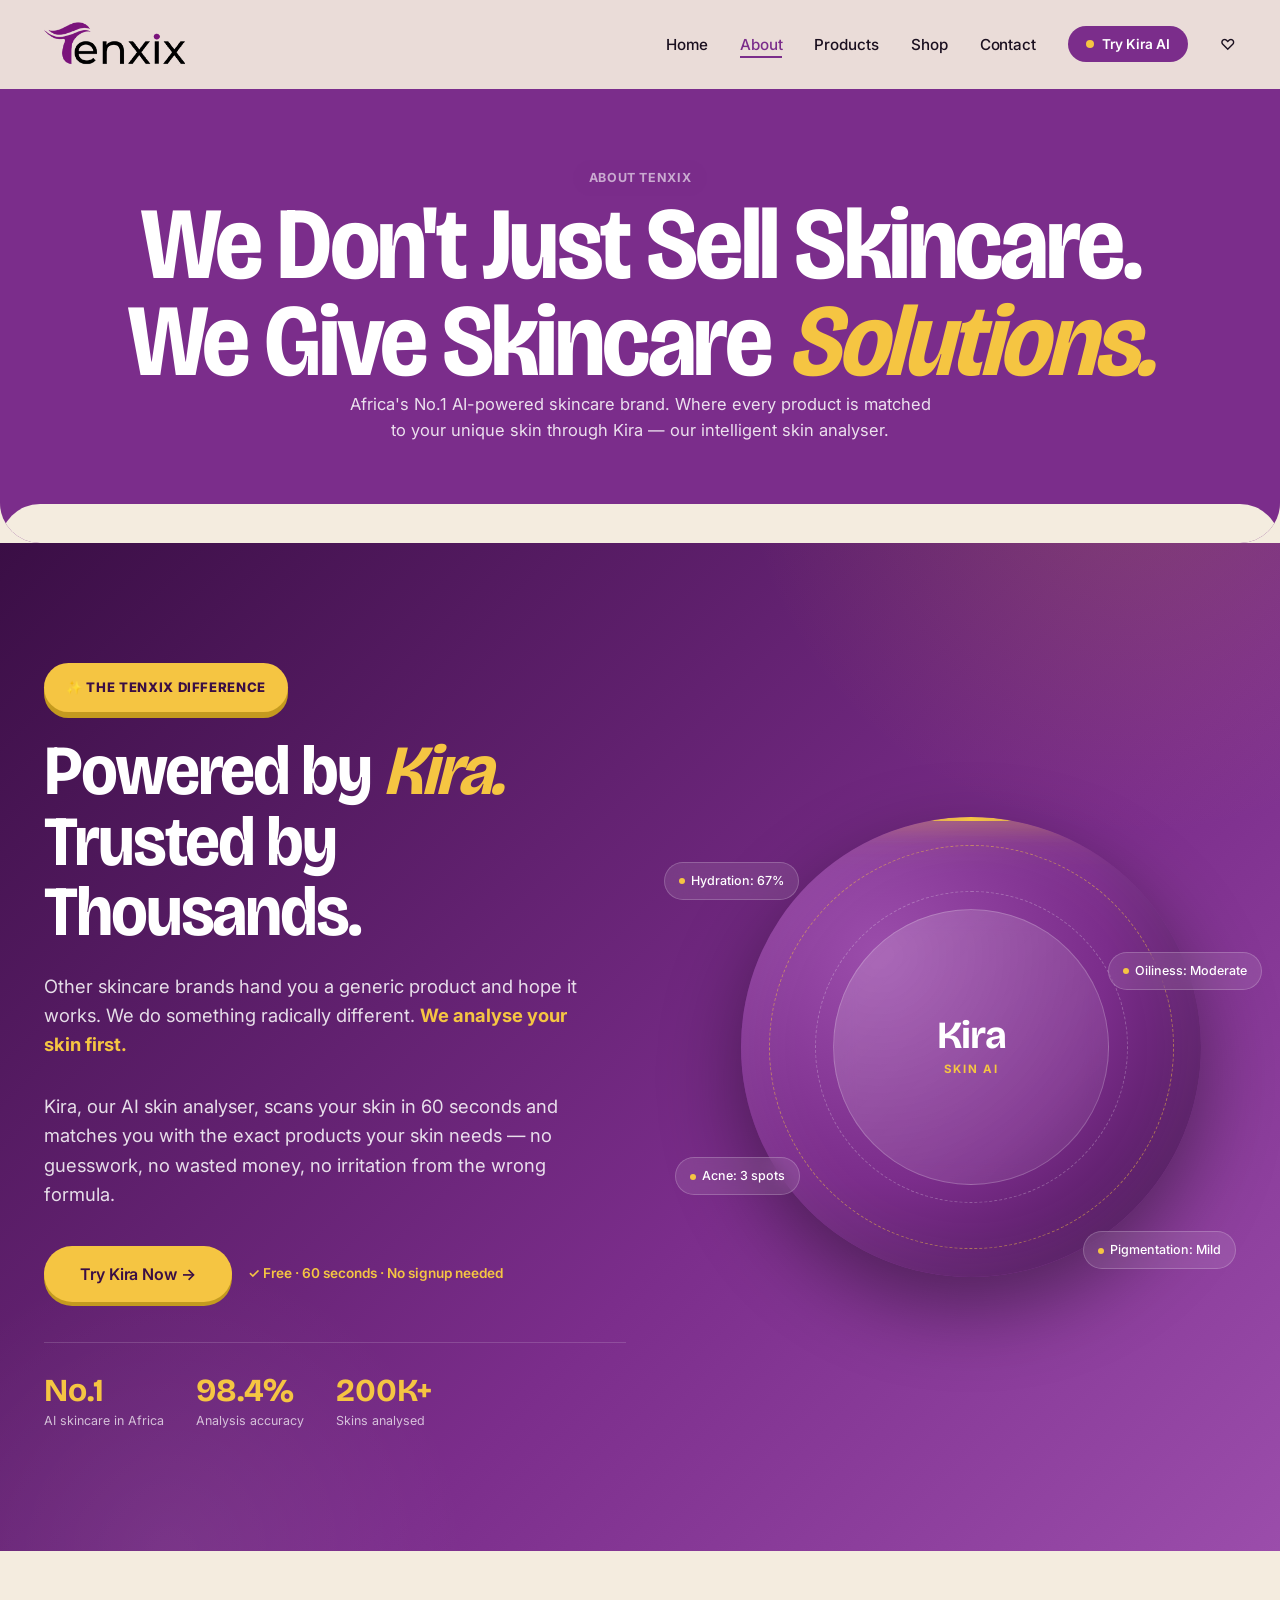
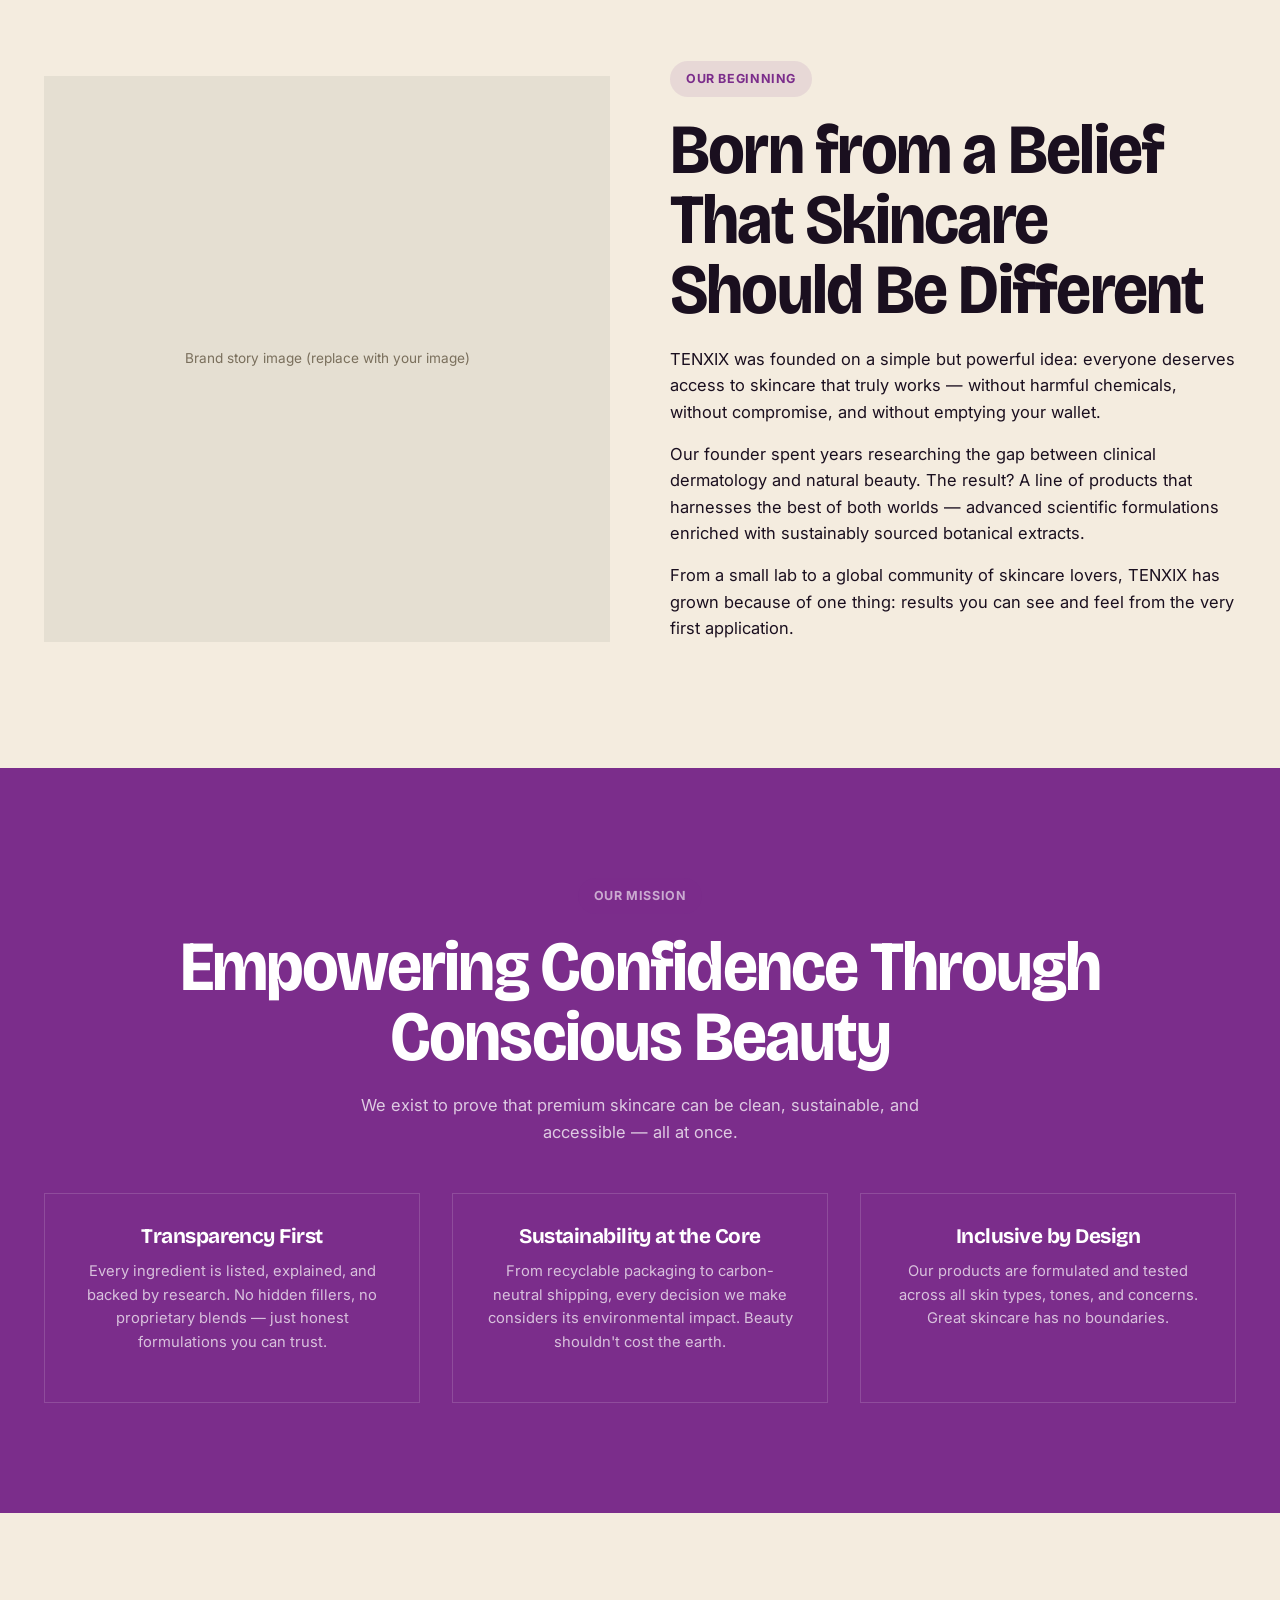
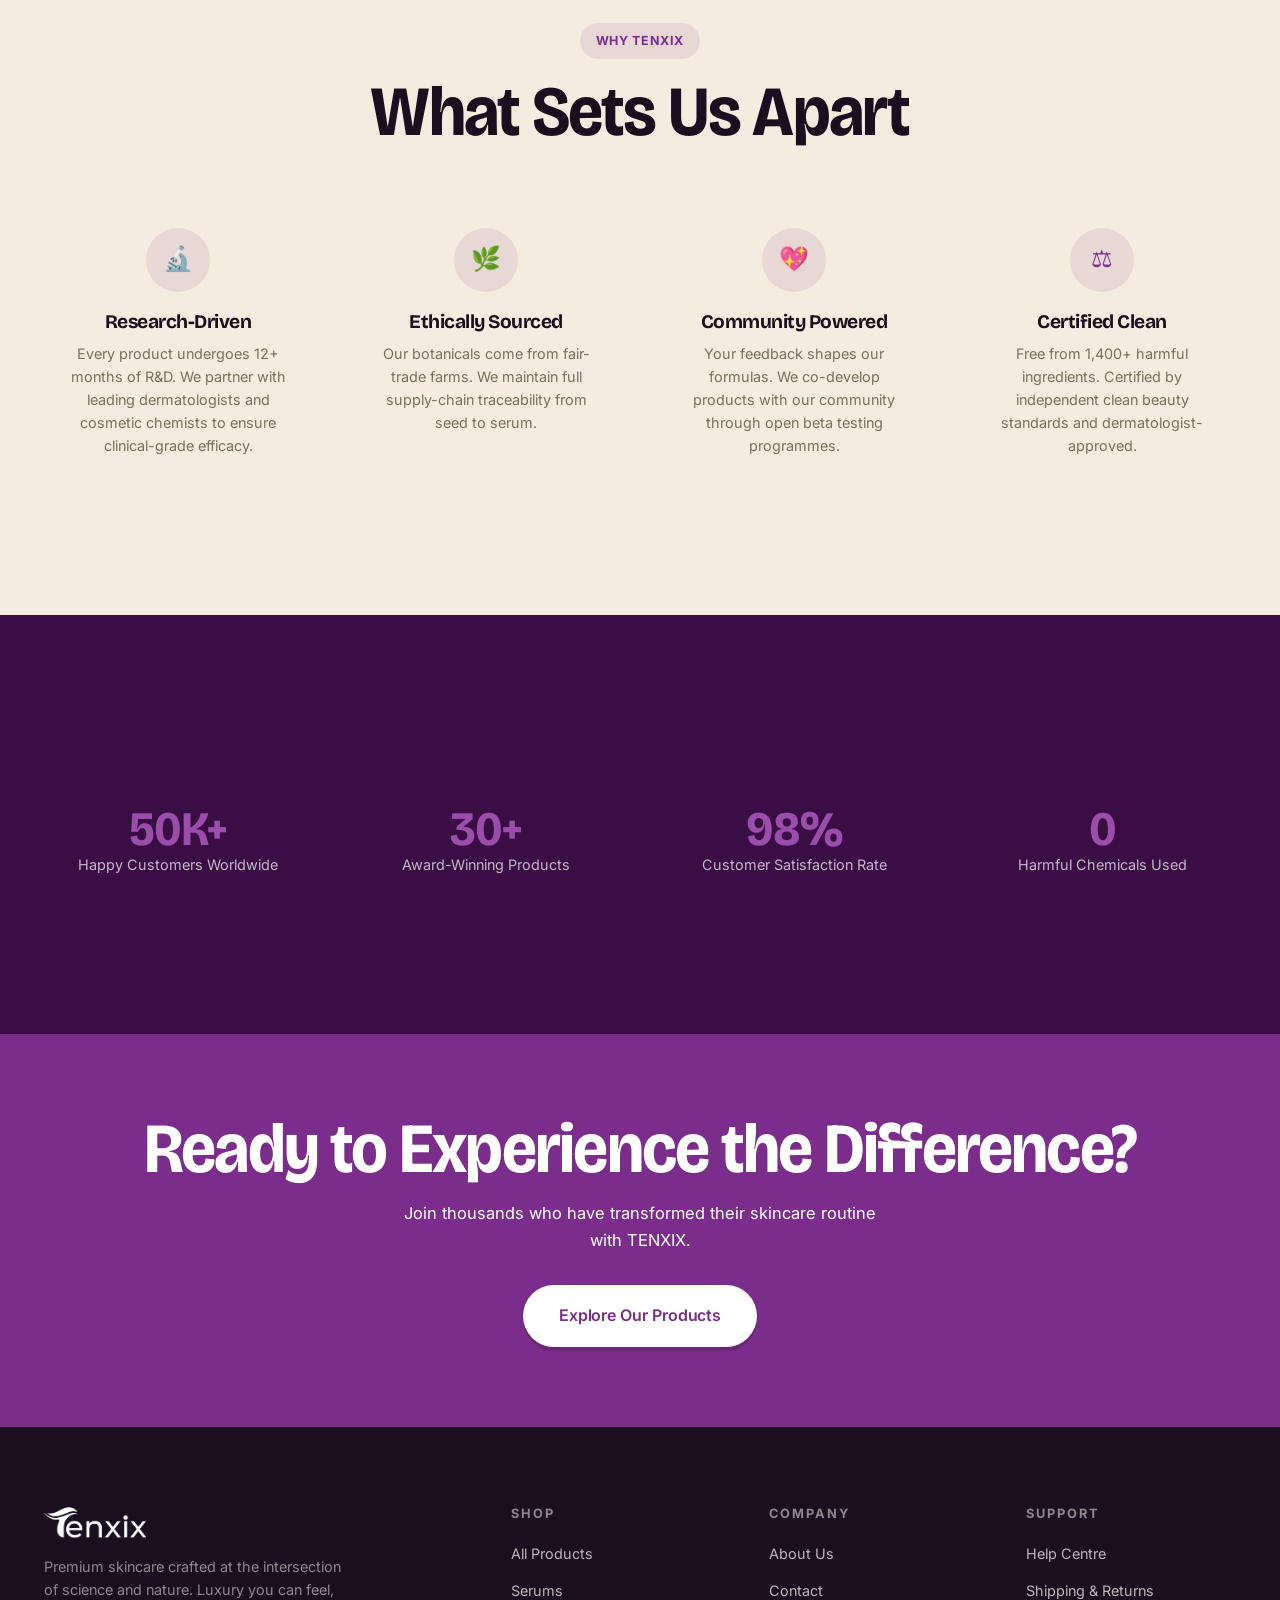
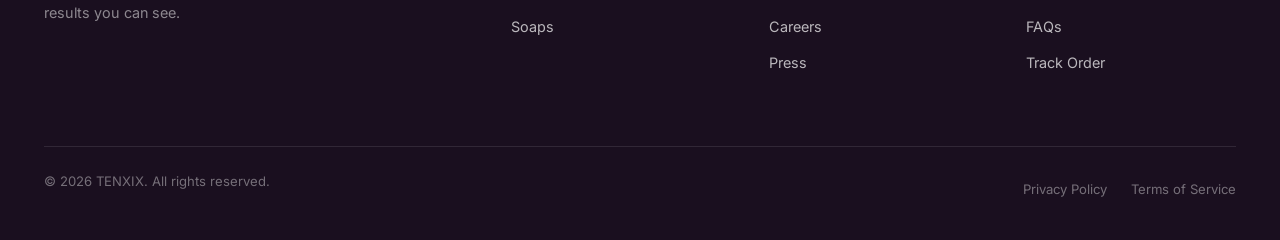
==== about.html @ 17459f5a "Cart redesign: free shipping progress bar, discount banner, secure checkout, trust badges" ====
<!DOCTYPE html>
<html lang="en">
<head>
  <meta charset="UTF-8">
  <meta name="viewport" content="width=device-width, initial-scale=1.0">
  <title>About — TENXIX</title>
  <link rel="preconnect" href="https://fonts.googleapis.com">
  <link rel="preconnect" href="https://fonts.gstatic.com" crossorigin>
  <link href="https://fonts.googleapis.com/css2?family=Bricolage+Grotesque:opsz,wght@12..96,400;12..96,500;12..96,600;12..96,700;12..96,800&family=Inter:wght@400;500;600;700;800&display=swap" rel="stylesheet">
  <link rel="stylesheet" href="assets/css/styles.css">
</head>
<body>

  <!-- ========== NAVBAR ========== -->
  <nav class="navbar">
    <div class="container">
      <a href="index.html" class="nav-logo">
        <img src="assets/images/tenxix-logo.png" alt="TENXIX">
      </a>
      <ul class="nav-links">
        <li><a href="index.html">Home</a></li>
        <li><a href="about.html" class="active">About</a></li>
        <li><a href="products.html">Products</a></li>
        <li><a href="shop.html">Shop</a></li>
        <li><a href="contact.html">Contact</a></li>
        <li><button class="btn-kira" onclick="openKira()"><span class="pulse-dot"></span> Try Kira AI</button></li>
        <li><a href="#" class="nav-cart" onclick="openCart(); return false;">&#9825; <span class="cart-count">0</span></a></li>
      </ul>
      <button class="hamburger" aria-label="Menu">
        <span></span><span></span><span></span>
      </button>
    </div>
  </nav>

  <!-- ========== PAGE HEADER ========== -->
  <section class="page-header">
    <div class="container">
      <p class="section-label">About TENXIX</p>
      <h1>We Don't Just Sell Skincare.<br>We Give Skincare <em style="color:var(--yellow);font-style:italic;">Solutions.</em></h1>
      <p>Africa's No.1 AI-powered skincare brand. Where every product is matched to your unique skin through Kira &mdash; our intelligent skin analyser.</p>
    </div>
  </section>

  <!-- ========== KIRA POSITIONING ========== -->
  <section class="kira-section">
    <div class="container">
      <div class="kira-grid">
        <div class="kira-content">
          <span class="sticker fade-up">&#10024; The TENXIX Difference</span>
          <h2 class="fade-up">Powered by <em>Kira.</em><br>Trusted by Thousands.</h2>
          <p class="fade-up">Other skincare brands hand you a generic product and hope it works. We do something radically different. <strong style="color:var(--yellow);">We analyse your skin first.</strong></p>
          <p class="fade-up" style="margin-bottom: 36px;">Kira, our AI skin analyser, scans your skin in 60 seconds and matches you with the exact products your skin needs &mdash; no guesswork, no wasted money, no irritation from the wrong formula.</p>

          <div class="kira-cta-row fade-up">
            <button class="btn btn-yellow" onclick="openKira()">Try Kira Now &rarr;</button>
            <span class="free-tag">&#10003; Free &middot; 60 seconds &middot; No signup needed</span>
          </div>

          <div class="kira-stats fade-up">
            <div>
              <div class="kira-stat-num">No.1</div>
              <div class="kira-stat-lbl">AI skincare in Africa</div>
            </div>
            <div>
              <div class="kira-stat-num">98.4%</div>
              <div class="kira-stat-lbl">Analysis accuracy</div>
            </div>
            <div>
              <div class="kira-stat-num">200K+</div>
              <div class="kira-stat-lbl">Skins analysed</div>
            </div>
          </div>
        </div>

        <div class="kira-visual fade-up">
          <div class="kira-orb">
            <div class="kira-scanline"></div>
            <div class="kira-orb-center">
              <div class="name">Kira</div>
              <div class="tag">Skin AI</div>
            </div>
          </div>
          <div class="kira-data kira-data-1"><span class="dot"></span>Hydration: 67%</div>
          <div class="kira-data kira-data-2"><span class="dot"></span>Oiliness: Moderate</div>
          <div class="kira-data kira-data-3"><span class="dot"></span>Acne: 3 spots</div>
          <div class="kira-data kira-data-4"><span class="dot"></span>Pigmentation: Mild</div>
        </div>
      </div>
    </div>
  </section>

  <!-- ========== BRAND STORY ========== -->
  <section class="section">
    <div class="container">
      <div class="story-section">
        <div class="story-image fade-up">Brand story image (replace with your image)</div>
        <div class="fade-up">
          <p class="section-label">Our Beginning</p>
          <h2 class="section-title">Born from a Belief That Skincare Should Be Different</h2>
          <p>TENXIX was founded on a simple but powerful idea: everyone deserves access to skincare that truly works — without harmful chemicals, without compromise, and without emptying your wallet.</p>
          <p>Our founder spent years researching the gap between clinical dermatology and natural beauty. The result? A line of products that harnesses the best of both worlds — advanced scientific formulations enriched with sustainably sourced botanical extracts.</p>
          <p>From a small lab to a global community of skincare lovers, TENXIX has grown because of one thing: results you can see and feel from the very first application.</p>
        </div>
      </div>
    </div>
  </section>

  <!-- ========== MISSION ========== -->
  <section class="section section-purple">
    <div class="container text-center">
      <p class="section-label fade-up" style="color:rgba(255,255,255,0.6);">Our Mission</p>
      <h2 class="section-title fade-up">Empowering Confidence Through Conscious Beauty</h2>
      <p class="section-subtitle mx-auto fade-up" style="color:rgba(255,255,255,0.75);">We exist to prove that premium skincare can be clean, sustainable, and accessible — all at once.</p>

      <div class="mission-grid">
        <div class="mission-card fade-up">
          <h4>Transparency First</h4>
          <p>Every ingredient is listed, explained, and backed by research. No hidden fillers, no proprietary blends — just honest formulations you can trust.</p>
        </div>
        <div class="mission-card fade-up">
          <h4>Sustainability at the Core</h4>
          <p>From recyclable packaging to carbon-neutral shipping, every decision we make considers its environmental impact. Beauty shouldn't cost the earth.</p>
        </div>
        <div class="mission-card fade-up">
          <h4>Inclusive by Design</h4>
          <p>Our products are formulated and tested across all skin types, tones, and concerns. Great skincare has no boundaries.</p>
        </div>
      </div>
    </div>
  </section>

  <!-- ========== WHY TENXIX ========== -->
  <section class="section">
    <div class="container text-center">
      <p class="section-label fade-up">Why TENXIX</p>
      <h2 class="section-title fade-up">What Sets Us Apart</h2>
      <div class="values-grid">
        <div class="value-card fade-up">
          <div class="value-icon">&#128300;</div>
          <h4>Research-Driven</h4>
          <p>Every product undergoes 12+ months of R&amp;D. We partner with leading dermatologists and cosmetic chemists to ensure clinical-grade efficacy.</p>
        </div>
        <div class="value-card fade-up">
          <div class="value-icon">&#127807;</div>
          <h4>Ethically Sourced</h4>
          <p>Our botanicals come from fair-trade farms. We maintain full supply-chain traceability from seed to serum.</p>
        </div>
        <div class="value-card fade-up">
          <div class="value-icon">&#128150;</div>
          <h4>Community Powered</h4>
          <p>Your feedback shapes our formulas. We co-develop products with our community through open beta testing programmes.</p>
        </div>
        <div class="value-card fade-up">
          <div class="value-icon">&#9878;</div>
          <h4>Certified Clean</h4>
          <p>Free from 1,400+ harmful ingredients. Certified by independent clean beauty standards and dermatologist-approved.</p>
        </div>
      </div>
    </div>
  </section>

  <!-- ========== STATS ========== -->
  <section class="section section-dark">
    <div class="container text-center">
      <div class="values-grid">
        <div class="value-card fade-up">
          <h2 style="color:var(--purple-light);font-size:3rem;">50K+</h2>
          <p style="color:rgba(255,255,255,0.7);">Happy Customers Worldwide</p>
        </div>
        <div class="value-card fade-up">
          <h2 style="color:var(--purple-light);font-size:3rem;">30+</h2>
          <p style="color:rgba(255,255,255,0.7);">Award-Winning Products</p>
        </div>
        <div class="value-card fade-up">
          <h2 style="color:var(--purple-light);font-size:3rem;">98%</h2>
          <p style="color:rgba(255,255,255,0.7);">Customer Satisfaction Rate</p>
        </div>
        <div class="value-card fade-up">
          <h2 style="color:var(--purple-light);font-size:3rem;">0</h2>
          <p style="color:rgba(255,255,255,0.7);">Harmful Chemicals Used</p>
        </div>
      </div>
    </div>
  </section>

  <!-- ========== CTA ========== -->
  <section class="section-purple cta-banner">
    <div class="container">
      <h2 class="fade-up">Ready to Experience the Difference?</h2>
      <p class="fade-up">Join thousands who have transformed their skincare routine with TENXIX.</p>
      <a href="shop.html" class="btn btn-white fade-up">Explore Our Products</a>
    </div>
  </section>

  <!-- ========== FOOTER ========== -->
  <footer class="footer">
    <div class="container">
      <div class="footer-grid">
        <div class="footer-brand">
          <img src="assets/images/tenxix-logo.png" alt="TENXIX">
          <p>Premium skincare crafted at the intersection of science and nature. Luxury you can feel, results you can see.</p>
        </div>
        <div>
          <h4>Shop</h4>
          <ul>
            <li><a href="products.html">All Products</a></li>
            <li><a href="shop.html">Serums</a></li>
            <li><a href="shop.html">Soaps</a></li>
          </ul>
        </div>
        <div>
          <h4>Company</h4>
          <ul>
            <li><a href="about.html">About Us</a></li>
            <li><a href="contact.html">Contact</a></li>
            <li><a href="#">Careers</a></li>
            <li><a href="#">Press</a></li>
          </ul>
        </div>
        <div>
          <h4>Support</h4>
          <ul>
            <li><a href="contact.html">Help Centre</a></li>
            <li><a href="#">Shipping & Returns</a></li>
            <li><a href="#">FAQs</a></li>
            <li><a href="#">Track Order</a></li>
          </ul>
        </div>
      </div>
      <div class="footer-bottom">
        <p>&copy; 2026 TENXIX. All rights reserved.</p>
        <div class="footer-bottom-links">
          <a href="#">Privacy Policy</a>
          <a href="#">Terms of Service</a>
        </div>
      </div>
    </div>
  </footer>

  <!-- Kira AI Modal -->
  <div class="kira-modal-overlay" onclick="closeKira()"></div>
  <div class="kira-modal" role="dialog" aria-label="Kira Skin Analyser">
    <div class="kira-modal-header">
      <div class="kira-modal-title">
        <div class="kira-modal-title-icon">K</div>
        <div class="kira-modal-title-text">
          <h3>Kira &mdash; AI Skin Analyser</h3>
          <p>Africa's smartest skincare advisor</p>
        </div>
      </div>
      <button class="kira-modal-close" onclick="closeKira()" aria-label="Close">&times;</button>
    </div>
    <div class="kira-modal-body">
      <div class="kira-modal-loading">
        <div class="kira-loader"></div>
        <p>Loading Kira&hellip;</p>
      </div>
      <iframe data-src="https://scan.tenxix.com" allow="camera; microphone" title="Kira Skin Analyser"></iframe>
    </div>
  </div>

  <!-- Cart Sidebar -->
  <div class="cart-overlay"></div>
  <div class="cart-sidebar">
    <div class="cart-header">
      <h3>Your Cart (<span class="cart-count-text">0</span>)</h3>
      <button class="cart-close" aria-label="Close cart">&times;</button>
    </div>
    <div class="cart-progress">
      <p class="cart-progress-text">Add <strong>&#8358;<span class="cart-progress-remaining">30,000</span></strong> more for <strong>FREE SHIPPING</strong></p>
      <div class="cart-progress-bar"><div class="cart-progress-fill"></div></div>
    </div>
    <div class="cart-discount-banner">
      <span class="cart-discount-banner-icon">&check;</span>
      Limited Time Discount Auto-Applied
    </div>
    <div class="cart-items"></div>
    <div class="cart-footer">
      <div class="cart-total">
        <span>Subtotal</span>
        <span class="cart-total-amount">&#8358;0</span>
      </div>
      <button class="btn btn-primary cart-checkout-btn">
        <svg viewBox="0 0 24 24" fill="currentColor"><path d="M18 8h-1V6c0-2.76-2.24-5-5-5S7 3.24 7 6v2H6c-1.1 0-2 .9-2 2v10c0 1.1.9 2 2 2h12c1.1 0 2-.9 2-2V10c0-1.1-.9-2-2-2zm-6 9c-1.1 0-2-.9-2-2s.9-2 2-2 2 .9 2 2-.9 2-2 2zm3.1-9H8.9V6c0-1.71 1.39-3.1 3.1-3.1 1.71 0 3.1 1.39 3.1 3.1v2z"/></svg>
        Secure Checkout
      </button>
      <div class="cart-trust">
        <div class="cart-trust-item">
          <span class="cart-trust-item-icon"><svg viewBox="0 0 24 24" stroke-linecap="round" stroke-linejoin="round"><polygon points="12 2 15.09 8.26 22 9.27 17 14.14 18.18 21.02 12 17.77 5.82 21.02 7 14.14 2 9.27 8.91 8.26 12 2"/></svg></span>
          4.9 Stars<br>50K+ reviews
        </div>
        <div class="cart-trust-item">
          <span class="cart-trust-item-icon"><svg viewBox="0 0 24 24" stroke-linecap="round" stroke-linejoin="round"><path d="M21 12a9 9 0 1 1-3.5-7.1"/><polyline points="21 4 21 12 13 12"/></svg></span>
          30-day<br>guarantee
        </div>
        <div class="cart-trust-item">
          <span class="cart-trust-item-icon"><svg viewBox="0 0 24 24" stroke-linecap="round" stroke-linejoin="round"><rect x="3" y="11" width="18" height="11" rx="2"/><path d="M7 11V7a5 5 0 0 1 10 0v4"/></svg></span>
          Secure<br>checkout
        </div>
      </div>
    </div>
  </div>

  <script src="assets/js/main.js"></script>
</body>
</html>
---- assets/css/styles.css ----
/* ============================================
   TENXIX — Premium Skincare Brand
   Global Stylesheet
   ============================================ */

/* ---------- Reset & Base ---------- */
*, *::before, *::after {
  margin: 0;
  padding: 0;
  box-sizing: border-box;
}

:root {
  --purple: #7B2D8B;
  --purple-light: #9B4DAB;
  --purple-dark: #5A1D6B;
  --purple-deep: #3A0E45;
  --black: #1A0F1F;
  --cream: #F4ECDF;
  --cream-light: #FAF4E8;
  --cream-dark: #E8DDC9;
  --white: #FFFFFF;
  --yellow: #F5C542;
  --yellow-soft: #FCE9A4;
  --gray: #E5DFD2;
  --gray-light: #F0EADC;
  --gray-dark: #7A6F5C;
  --font-heading: 'Bricolage Grotesque', sans-serif;
  --font-body: 'Inter', sans-serif;
  --max-width: 1240px;
  --transition: 0.3s cubic-bezier(0.4, 0, 0.2, 1);
  --radius-sm: 12px;
  --radius: 18px;
  --radius-lg: 28px;
  --radius-xl: 40px;
  --shadow-sm: 0 4px 12px rgba(58,14,69,0.06);
  --shadow: 0 10px 35px rgba(58,14,69,0.08);
  --shadow-lg: 0 25px 70px rgba(58,14,69,0.12);
}

html {
  scroll-behavior: smooth;
}

body {
  font-family: var(--font-body);
  background: var(--cream);
  color: var(--black);
  line-height: 1.6;
  font-size: 16.5px;
  -webkit-font-smoothing: antialiased;
}

a {
  text-decoration: none;
  color: inherit;
  transition: color var(--transition);
}

ul { list-style: none; }
img { max-width: 100%; display: block; }

.container {
  max-width: var(--max-width);
  margin: 0 auto;
  padding: 0 24px;
}

/* ---------- Typography ---------- */
h1, h2, h3, h4 {
  font-family: var(--font-heading);
  font-weight: 700;
  line-height: 1.05;
  letter-spacing: -0.025em;
  font-stretch: 100%;
}

h1 { font-size: clamp(3.2rem, 8vw, 7rem); font-weight: 700; font-stretch: 90%; line-height: 0.95; }
h2 { font-size: clamp(2.4rem, 5.5vw, 4.4rem); font-weight: 700; font-stretch: 92%; line-height: 1; }
h3 { font-size: clamp(1.5rem, 2.6vw, 2rem); font-weight: 700; }
h4 { font-size: 1.25rem; font-weight: 700; }

p { margin-bottom: 1rem; }

.section-label {
  display: inline-block;
  font-family: var(--font-body);
  text-transform: uppercase;
  letter-spacing: 0.05em;
  font-size: 0.78rem;
  color: var(--purple);
  margin-bottom: 18px;
  font-weight: 700;
  background: rgba(123,45,139,0.1);
  padding: 8px 16px;
  border-radius: 999px;
}

.section-title {
  margin-bottom: 20px;
}

.section-subtitle {
  color: var(--gray-dark);
  max-width: 600px;
  margin-bottom: 40px;
}

/* ---------- Buttons ---------- */
.btn {
  display: inline-flex;
  align-items: center;
  justify-content: center;
  gap: 8px;
  padding: 18px 36px;
  font-family: var(--font-body);
  font-size: 1rem;
  font-weight: 600;
  letter-spacing: -0.005em;
  text-transform: none;
  border: none;
  border-radius: 999px;
  cursor: pointer;
  transition: all var(--transition);
  white-space: nowrap;
}

.btn-primary {
  background: var(--purple);
  color: #fff;
  box-shadow: 0 4px 0 var(--purple-deep);
}
.btn-primary:hover {
  background: var(--purple-dark);
  transform: translateY(-2px);
  box-shadow: 0 6px 0 var(--purple-deep);
}
.btn-primary:active {
  transform: translateY(2px);
  box-shadow: 0 0 0 var(--purple-deep);
}

.btn-outline {
  background: transparent;
  color: var(--purple);
  border: 2px solid var(--purple);
}
.btn-outline:hover {
  background: var(--purple);
  color: #fff;
}

.btn-dark {
  background: var(--black);
  color: #fff;
}
.btn-dark:hover {
  background: #222;
  transform: translateY(-2px);
}

.btn-white {
  background: #fff;
  color: var(--purple);
  box-shadow: 0 4px 0 rgba(0,0,0,0.15);
}
.btn-white:hover {
  background: var(--cream-light);
  transform: translateY(-2px);
  box-shadow: 0 6px 0 rgba(0,0,0,0.18);
}

.btn-yellow {
  background: var(--yellow);
  color: var(--purple-deep);
  box-shadow: 0 4px 0 #C49A1F;
}
.btn-yellow:hover {
  background: #FFD060;
  transform: translateY(-2px);
  box-shadow: 0 6px 0 #C49A1F;
}

/* ---------- Navigation ---------- */
.navbar {
  position: fixed;
  top: 0;
  left: 0;
  width: 100%;
  z-index: 1000;
  background: rgba(244, 236, 223, 0.92);
  backdrop-filter: blur(20px);
  border-bottom: 1px solid transparent;
  transition: border-color var(--transition), box-shadow var(--transition), background var(--transition);
}
.navbar.scrolled {
  background: rgba(244, 236, 223, 0.98);
  border-bottom-color: rgba(123,45,139,0.1);
}

.navbar .container {
  display: flex;
  align-items: center;
  justify-content: space-between;
  height: 88px;
  padding-top: 16px;
  padding-bottom: 16px;
}

.nav-logo {
  display: flex;
  align-items: center;
  flex-shrink: 0;
  height: 100%;
}
.nav-logo img {
  height: auto;
  max-height: 44px;
  width: auto;
  max-width: 160px;
  object-fit: contain;
  display: block;
}

.nav-links {
  display: flex;
  gap: 32px;
  align-items: center;
}

.nav-links a {
  font-size: 0.95rem;
  font-weight: 500;
  letter-spacing: -0.005em;
  text-transform: none;
  color: var(--black);
  position: relative;
}
.nav-links a::after {
  content: '';
  position: absolute;
  bottom: -4px;
  left: 0;
  width: 0;
  height: 1.5px;
  background: var(--purple);
  transition: width var(--transition);
}
.nav-links a:hover::after,
.nav-links a.active::after {
  width: 100%;
}
.nav-links a:hover,
.nav-links a.active {
  color: var(--purple);
}

.nav-cart {
  position: relative;
  font-size: 1.2rem;
}
.cart-count {
  position: absolute;
  top: -8px;
  right: -10px;
  background: var(--purple);
  color: #fff;
  font-size: 0.65rem;
  width: 18px;
  height: 18px;
  border-radius: 50%;
  display: flex;
  align-items: center;
  justify-content: center;
  font-weight: 600;
}

/* Hamburger */
.hamburger {
  display: none;
  flex-direction: column;
  gap: 5px;
  cursor: pointer;
  background: none;
  border: none;
  padding: 4px;
}
.hamburger span {
  width: 24px;
  height: 2px;
  background: var(--black);
  transition: all var(--transition);
}
.hamburger.open span:nth-child(1) {
  transform: rotate(45deg) translate(5px, 5px);
}
.hamburger.open span:nth-child(2) {
  opacity: 0;
}
.hamburger.open span:nth-child(3) {
  transform: rotate(-45deg) translate(5px, -5px);
}

/* ---------- Hero Section ---------- */
.hero {
  min-height: 100vh;
  position: relative;
  padding-top: 88px;
  padding-bottom: 60px;
  overflow: hidden;
  border-radius: 0 0 var(--radius-xl) var(--radius-xl);
  color: #fff;
}
.hero h1 {
  font-size: clamp(2.8rem, 7vw, 6.5rem);
  line-height: 0.95;
  margin-bottom: 24px;
  letter-spacing: -0.03em;
}
.hero-content p {
  font-size: 1.15rem;
  margin-bottom: 28px;
  max-width: 520px;
  opacity: 0.9;
}
.hero::after {
  content: '';
  position: absolute;
  bottom: -1px;
  left: 0;
  right: 0;
  height: 40px;
  background: var(--cream);
  border-radius: var(--radius-xl) var(--radius-xl) 0 0;
  z-index: 1;
  pointer-events: none;
}

/* Slides container */
.hero-slides {
  position: absolute;
  inset: 0;
}
.hero-slide {
  position: absolute;
  inset: 0;
  opacity: 0;
  visibility: hidden;
  transition: opacity 0.8s ease, visibility 0.8s ease;
  display: flex;
  align-items: center;
  padding-top: 130px;
  padding-bottom: 180px;
  z-index: 2;
}
.hero-slide .container {
  max-height: 100%;
}
.hero-slide.active {
  opacity: 1;
  visibility: visible;
}
.hero-slide.bg-purple { background: var(--purple); }
.hero-slide.bg-deep { background: linear-gradient(135deg, var(--purple-deep) 0%, var(--purple) 100%); }
.hero-slide.bg-gradient { background: linear-gradient(135deg, var(--purple) 0%, var(--purple-light) 100%); }
.hero-slide .container {
  display: grid;
  grid-template-columns: 1fr 1fr;
  gap: 60px;
  align-items: center;
  position: relative;
  z-index: 2;
  width: 100%;
}
.hero-slide .hero-content { animation: none; }
.hero-slide.active .hero-content > * {
  animation: hero-fade-in 0.8s ease backwards;
}
.hero-slide.active .hero-content > *:nth-child(1) { animation-delay: 0.1s; }
.hero-slide.active .hero-content > *:nth-child(2) { animation-delay: 0.2s; }
.hero-slide.active .hero-content > *:nth-child(3) { animation-delay: 0.3s; }
.hero-slide.active .hero-content > *:nth-child(4) { animation-delay: 0.4s; }
.hero-slide.active .hero-image img { animation: hero-fade-in 0.8s ease 0.2s backwards; }
@keyframes hero-fade-in {
  from { opacity: 0; transform: translateY(20px); }
  to { opacity: 1; transform: translateY(0); }
}

/* Pagination dots */
.hero-dots {
  position: absolute;
  bottom: 80px;
  left: 50%;
  transform: translateX(-50%);
  z-index: 6;
  display: flex;
  gap: 10px;
  background: rgba(255,255,255,0.15);
  backdrop-filter: blur(10px);
  padding: 10px 14px;
  border-radius: 999px;
  border: 1px solid rgba(255,255,255,0.2);
}
.hero-dot {
  width: 32px;
  height: 6px;
  background: rgba(255,255,255,0.3);
  border-radius: 999px;
  cursor: pointer;
  border: none;
  padding: 0;
  transition: all var(--transition);
  position: relative;
  overflow: hidden;
}
.hero-dot.active {
  background: rgba(255,255,255,0.4);
  width: 60px;
}
.hero-dot.active::after {
  content: '';
  position: absolute;
  inset: 0;
  background: var(--yellow);
  border-radius: 999px;
  animation: hero-progress 6s linear forwards;
  transform-origin: left;
}
@keyframes hero-progress {
  from { transform: scaleX(0); }
  to { transform: scaleX(1); }
}

/* Arrow controls */
.hero-arrow {
  position: absolute;
  top: 50%;
  transform: translateY(-50%);
  z-index: 6;
  width: 52px;
  height: 52px;
  background: rgba(255,255,255,0.12);
  backdrop-filter: blur(10px);
  border: 1px solid rgba(255,255,255,0.2);
  color: #fff;
  border-radius: 50%;
  display: flex;
  align-items: center;
  justify-content: center;
  cursor: pointer;
  font-size: 1.4rem;
  transition: all var(--transition);
}
.hero-arrow:hover { background: rgba(255,255,255,0.25); }
.hero-arrow.prev { left: 24px; }
.hero-arrow.next { right: 24px; }
@media (max-width: 768px) { .hero-arrow { display: none; } }
.hero::before {
  content: '';
  position: absolute;
  top: -50%;
  right: -20%;
  width: 80%;
  height: 200%;
  background: radial-gradient(ellipse, rgba(255,255,255,0.06) 0%, transparent 70%);
  pointer-events: none;
}
.hero .container {
  display: grid;
  grid-template-columns: 1fr 1fr;
  gap: 60px;
  align-items: center;
  position: relative;
  z-index: 1;
}
.hero-content .section-label {
  color: rgba(255,255,255,0.7);
}
.hero-content h1 {
  margin-bottom: 24px;
}
.hero-content p {
  font-size: 1.1rem;
  opacity: 0.85;
  margin-bottom: 32px;
  max-width: 480px;
}
.hero-buttons {
  display: flex;
  gap: 16px;
  flex-wrap: wrap;
}
.hero-image {
  display: flex;
  align-items: center;
  justify-content: center;
  position: relative;
}
.hero-image img {
  width: 100%;
  max-width: 540px;
  height: auto;
  filter: drop-shadow(0 30px 60px rgba(0,0,0,0.35));
  animation: float 6s ease-in-out infinite;
  position: relative;
  z-index: 2;
}
.hero-image-placeholder {
  width: 100%;
  max-width: 460px;
  aspect-ratio: 3/4;
  background: rgba(255,255,255,0.08);
  border: 1px solid rgba(255,255,255,0.15);
  border-radius: var(--radius-xl);
  display: flex;
  align-items: center;
  justify-content: center;
  font-size: 0.85rem;
  color: rgba(255,255,255,0.4);
  text-align: center;
  padding: 20px;
}
@keyframes float {
  0%, 100% { transform: translateY(0) rotate(0deg); }
  50% { transform: translateY(-20px) rotate(2deg); }
}

/* Decorative orbits/blobs around hero product */
.hero-blob {
  position: absolute;
  border-radius: 50%;
  filter: blur(40px);
  z-index: 1;
  pointer-events: none;
}
.hero-blob-1 { width: 280px; height: 280px; background: var(--yellow); opacity: 0.35; top: 10%; left: 10%; }
.hero-blob-2 { width: 200px; height: 200px; background: var(--purple-light); opacity: 0.5; bottom: 10%; right: 5%; }

/* Floating sticker accents */
.hero-accent {
  position: absolute;
  z-index: 3;
  font-family: var(--font-body);
  font-weight: 800;
  font-size: 0.78rem;
  text-transform: uppercase;
  letter-spacing: 0.05em;
  background: var(--yellow);
  color: var(--purple-deep);
  padding: 12px 18px;
  border-radius: 999px;
  box-shadow: 0 6px 0 #C49A1F, 0 12px 30px rgba(0,0,0,0.15);
}
.hero-accent-1 { top: 12%; right: 5%; transform: rotate(8deg); }
.hero-accent-2 { bottom: 18%; left: -2%; transform: rotate(-6deg); background: #fff; color: var(--purple); box-shadow: 0 6px 0 rgba(0,0,0,0.15); }

/* Hero Rating Badge */
.hero-rating {
  display: inline-flex;
  align-items: center;
  gap: 12px;
  background: rgba(255,255,255,0.12);
  backdrop-filter: blur(10px);
  border: 1px solid rgba(255,255,255,0.2);
  padding: 10px 18px;
  border-radius: 999px;
  margin-bottom: 24px;
  font-size: 0.85rem;
  color: #fff;
}
.hero-rating-stars {
  color: #FFD56B;
  letter-spacing: 1px;
  font-size: 0.95rem;
}
.hero-rating-text strong { font-weight: 700; }

/* ---------- Section Padding ---------- */
.section {
  padding: 110px 0;
}
.section-dark {
  background: var(--purple-deep);
  color: #fff;
}
.section-purple {
  background: var(--purple);
  color: #fff;
}
.section-gray {
  background: var(--cream-light);
}
.section-cream {
  background: var(--cream);
}
.section-white {
  background: var(--white);
}
.section-yellow {
  background: var(--yellow-soft);
}

.text-center {
  text-align: center;
}
.mx-auto {
  margin-left: auto;
  margin-right: auto;
}

/* ---------- Featured Products ---------- */
.products-grid {
  display: grid;
  grid-template-columns: repeat(auto-fill, minmax(280px, 1fr));
  gap: 32px;
  margin-top: 48px;
}

.product-card {
  background: var(--white);
  border: none;
  border-radius: var(--radius-xl);
  transition: all var(--transition);
  overflow: hidden;
  box-shadow: var(--shadow-sm);
}
.product-card:hover {
  box-shadow: var(--shadow-lg);
  transform: translateY(-8px);
}
.product-image {
  width: 100%;
  aspect-ratio: 1;
  background: var(--cream-light);
  display: flex;
  align-items: center;
  justify-content: center;
  color: var(--gray-dark);
  font-size: 0.8rem;
  position: relative;
  overflow: hidden;
  border-radius: var(--radius-xl) var(--radius-xl) 0 0;
  padding: 20px;
}
.product-image img {
  width: 100%;
  height: 100%;
  object-fit: contain;
  transition: transform 0.6s cubic-bezier(0.4,0,0.2,1);
  filter: drop-shadow(0 20px 30px rgba(58,14,69,0.18));
}
.product-card:hover .product-image img {
  transform: scale(1.08) rotate(-2deg);
}
.product-badge {
  position: absolute;
  top: 18px;
  left: 18px;
  background: var(--yellow);
  color: var(--purple-deep);
  font-size: 0.75rem;
  padding: 8px 16px;
  border-radius: 999px;
  text-transform: uppercase;
  letter-spacing: 0.05em;
  font-weight: 800;
  z-index: 2;
  transform: rotate(-4deg);
  box-shadow: 0 4px 0 #C49A1F, 0 8px 18px rgba(0,0,0,0.08);
  font-family: var(--font-body);
}
.product-info {
  padding: 32px 28px;
}
.product-category {
  font-size: 0.72rem;
  text-transform: uppercase;
  letter-spacing: 1.5px;
  color: var(--purple);
  margin-bottom: 6px;
}
.product-name {
  font-family: var(--font-heading);
  font-size: 1.3rem;
  margin-bottom: 8px;
  font-weight: 700;
  letter-spacing: -0.01em;
}
.product-desc {
  font-size: 0.88rem;
  color: var(--gray-dark);
  margin-bottom: 16px;
}
.product-price {
  font-weight: 600;
  font-size: 1.1rem;
  margin-bottom: 16px;
}
.product-card .btn {
  width: 100%;
  text-align: center;
}

/* ---------- About Snippet ---------- */
.about-grid {
  display: grid;
  grid-template-columns: 1fr 1fr;
  gap: 60px;
  align-items: center;
}
.about-image-placeholder {
  width: 100%;
  aspect-ratio: 4/3;
  background: var(--gray);
  display: flex;
  align-items: center;
  justify-content: center;
  color: var(--gray-dark);
  font-size: 0.85rem;
}
.about-content h2 {
  margin-bottom: 20px;
}
.about-content p {
  color: var(--gray-dark);
  margin-bottom: 16px;
}

/* ---------- Values / Features ---------- */
.values-grid {
  display: grid;
  grid-template-columns: repeat(auto-fill, minmax(250px, 1fr));
  gap: 40px;
  margin-top: 48px;
}
.value-card {
  text-align: center;
  padding: 32px 20px;
}
.value-icon {
  width: 64px;
  height: 64px;
  margin: 0 auto 20px;
  background: rgba(123, 45, 139, 0.1);
  border-radius: 50%;
  display: flex;
  align-items: center;
  justify-content: center;
  font-size: 1.5rem;
  color: var(--purple);
}
.section-dark .value-icon {
  background: rgba(255,255,255,0.1);
  color: #fff;
}
.value-card h4 {
  margin-bottom: 10px;
  font-family: var(--font-heading);
  font-size: 1.2rem;
}
.value-card p {
  font-size: 0.9rem;
  color: var(--gray-dark);
}
.section-dark .value-card p {
  color: rgba(255,255,255,0.6);
}

/* ---------- Testimonials ---------- */
.testimonials-grid {
  display: grid;
  grid-template-columns: repeat(auto-fill, minmax(320px, 1fr));
  gap: 32px;
  margin-top: 48px;
}
.testimonial-card {
  background: linear-gradient(135deg, var(--purple) 0%, var(--purple-deep) 100%);
  color: #fff;
  padding: 36px 32px;
  border: none;
  border-radius: var(--radius-lg);
  position: relative;
  overflow: hidden;
  transition: transform var(--transition), box-shadow var(--transition);
  display: flex;
  flex-direction: column;
  box-shadow: 0 8px 30px rgba(58,14,69,0.12);
}
.testimonial-card::before {
  content: '\201C';
  position: absolute;
  top: 12px;
  right: 24px;
  font-family: var(--font-heading);
  font-size: 6rem;
  line-height: 1;
  color: rgba(255,255,255,0.15);
  font-weight: 700;
}
.testimonial-card:hover {
  transform: translateY(-6px);
  box-shadow: 0 14px 40px rgba(58,14,69,0.25);
}
.testimonial-product-tag {
  display: inline-block;
  background: rgba(255,255,255,0.15);
  color: var(--yellow);
  font-size: 0.72rem;
  font-weight: 700;
  padding: 5px 12px;
  border-radius: 999px;
  margin-bottom: 14px;
  text-transform: uppercase;
  letter-spacing: 0.04em;
  position: relative;
  z-index: 1;
  border: 1px solid rgba(255,255,255,0.2);
}
.testimonial-stars {
  color: var(--yellow);
  font-size: 1rem;
  margin-bottom: 14px;
  letter-spacing: 2px;
  position: relative;
  z-index: 1;
}
.testimonial-text {
  font-size: 1rem;
  line-height: 1.55;
  color: #fff;
  margin-bottom: 24px;
  font-style: normal;
  font-weight: 500;
  flex: 1;
  position: relative;
  z-index: 1;
}
.testimonial-meta {
  display: flex;
  align-items: center;
  gap: 14px;
  position: relative;
  z-index: 1;
}
.testimonial-avatar {
  width: 52px;
  height: 52px;
  border-radius: 50%;
  background: linear-gradient(135deg, var(--yellow), #FFD060);
  color: var(--purple-deep);
  display: flex;
  align-items: center;
  justify-content: center;
  font-family: var(--font-heading);
  font-weight: 800;
  font-size: 1rem;
  flex-shrink: 0;
  overflow: hidden;
  border: 2px solid rgba(255,255,255,0.3);
  box-shadow: 0 4px 14px rgba(0,0,0,0.2);
}
.testimonial-avatar img {
  width: 100%;
  height: 100%;
  object-fit: cover;
  display: block;
}
.testimonial-author {
  font-weight: 700;
  font-size: 0.95rem;
  color: #fff;
  margin: 0;
}
.testimonial-role {
  font-size: 0.78rem;
  color: rgba(255,255,255,0.7);
  margin: 2px 0 0;
}
.testimonial-role .verified {
  color: var(--yellow);
  font-weight: 600;
}

/* ---------- CTA Banner ---------- */
.cta-banner {
  text-align: center;
  padding: 80px 24px;
}
.cta-banner h2 {
  margin-bottom: 16px;
}
.cta-banner p {
  opacity: 0.8;
  margin-bottom: 32px;
  max-width: 500px;
  margin-left: auto;
  margin-right: auto;
}

/* ---------- Categories Grid ---------- */
.categories-grid {
  display: grid;
  grid-template-columns: repeat(auto-fill, minmax(300px, 1fr));
  gap: 24px;
  margin-top: 48px;
}
.category-card {
  position: relative;
  aspect-ratio: 4/3;
  background: var(--gray);
  border-radius: var(--radius-lg);
  overflow: hidden;
  cursor: pointer;
  display: flex;
  align-items: flex-end;
}
.category-card::before {
  content: '';
  position: absolute;
  inset: 0;
  background: linear-gradient(to top, rgba(10,10,10,0.7) 0%, transparent 60%);
  z-index: 1;
  transition: background var(--transition);
}
.category-card:hover::before {
  background: linear-gradient(to top, rgba(123,45,139,0.8) 0%, rgba(123,45,139,0.2) 60%);
}
.category-info {
  position: relative;
  z-index: 2;
  padding: 28px;
  color: #fff;
}
.category-info h3 {
  margin-bottom: 4px;
}
.category-info p {
  font-size: 0.85rem;
  opacity: 0.8;
}

/* ---------- About Page ---------- */
.page-header {
  padding: 160px 0 100px;
  text-align: center;
  background: var(--purple);
  color: #fff;
  border-radius: 0 0 var(--radius-xl) var(--radius-xl);
  position: relative;
  overflow: hidden;
}
.page-header::after {
  content: '';
  position: absolute;
  bottom: -1px;
  left: 0;
  right: 0;
  height: 40px;
  background: var(--cream);
  border-radius: var(--radius-xl) var(--radius-xl) 0 0;
}
.page-header .section-label {
  color: rgba(255,255,255,0.7);
}
.page-header p {
  max-width: 600px;
  margin: 0 auto;
  opacity: 0.85;
}

.story-section {
  display: grid;
  grid-template-columns: 1fr 1fr;
  gap: 60px;
  align-items: center;
}
.story-image {
  width: 100%;
  aspect-ratio: 1;
  background: var(--gray);
  display: flex;
  align-items: center;
  justify-content: center;
  color: var(--gray-dark);
  font-size: 0.85rem;
}

.mission-grid {
  display: grid;
  grid-template-columns: repeat(auto-fill, minmax(300px, 1fr));
  gap: 32px;
  margin-top: 48px;
}
.mission-card {
  padding: 32px;
  border: 1px solid rgba(255,255,255,0.15);
}
.mission-card h4 {
  font-family: var(--font-heading);
  font-size: 1.3rem;
  margin-bottom: 12px;
}
.mission-card p {
  opacity: 0.7;
  font-size: 0.92rem;
}

/* ---------- Filters ---------- */
.filter-bar {
  display: flex;
  gap: 12px;
  flex-wrap: wrap;
  justify-content: center;
  margin-top: 32px;
}
.filter-btn {
  padding: 10px 24px;
  background: transparent;
  border: 1.5px solid var(--gray);
  font-family: var(--font-body);
  font-size: 0.82rem;
  letter-spacing: 0.5px;
  cursor: pointer;
  transition: all var(--transition);
  color: var(--black);
}
.filter-btn:hover,
.filter-btn.active {
  border-color: var(--purple);
  background: var(--purple);
  color: #fff;
}

/* ---------- Contact ---------- */
.contact-grid {
  display: grid;
  grid-template-columns: 1fr 1fr;
  gap: 60px;
  margin-top: 48px;
}
.contact-form {
  display: flex;
  flex-direction: column;
  gap: 20px;
}
.form-group label {
  display: block;
  font-size: 0.82rem;
  text-transform: uppercase;
  letter-spacing: 1px;
  margin-bottom: 8px;
  font-weight: 500;
}
.form-group input,
.form-group textarea,
.form-group select {
  width: 100%;
  padding: 16px 18px;
  border: 1.5px solid var(--gray);
  border-radius: var(--radius-sm);
  background: #fff;
  font-family: var(--font-body);
  font-size: 0.95rem;
  transition: all var(--transition);
  outline: none;
}
.form-group input:focus,
.form-group textarea:focus,
.form-group select:focus {
  border-color: var(--purple);
}
.form-group textarea {
  resize: vertical;
  min-height: 140px;
}

.contact-info-block {
  margin-bottom: 32px;
}
.contact-info-block h4 {
  font-family: var(--font-heading);
  font-size: 1.2rem;
  margin-bottom: 8px;
}
.contact-info-block p,
.contact-info-block a {
  color: var(--gray-dark);
  font-size: 0.95rem;
}
.contact-info-block a:hover {
  color: var(--purple);
}

.social-links {
  display: flex;
  gap: 16px;
  margin-top: 8px;
}
.social-links a {
  width: 44px;
  height: 44px;
  border: 1.5px solid var(--gray);
  border-radius: 50%;
  display: flex;
  align-items: center;
  justify-content: center;
  font-size: 1rem;
  transition: all var(--transition);
}
.social-links a:hover {
  background: var(--purple);
  border-color: var(--purple);
  color: #fff;
}

/* ---------- Footer ---------- */
.footer {
  background: var(--black);
  color: #fff;
  padding: 80px 0 32px;
}
.footer-grid {
  display: grid;
  grid-template-columns: 2fr 1fr 1fr 1fr;
  gap: 48px;
  margin-bottom: 60px;
}
.footer-brand p {
  color: rgba(255,255,255,0.5);
  font-size: 0.9rem;
  margin-top: 16px;
  max-width: 300px;
}
.footer-brand img {
  height: 32px;
  filter: brightness(0) invert(1);
}
.footer h4 {
  font-family: var(--font-body);
  font-size: 0.8rem;
  text-transform: uppercase;
  letter-spacing: 2px;
  margin-bottom: 20px;
  color: rgba(255,255,255,0.5);
}
.footer ul li {
  margin-bottom: 10px;
}
.footer ul a {
  color: rgba(255,255,255,0.7);
  font-size: 0.9rem;
  transition: color var(--transition);
}
.footer ul a:hover {
  color: var(--purple-light);
}
.footer-bottom {
  border-top: 1px solid rgba(255,255,255,0.1);
  padding-top: 24px;
  display: flex;
  justify-content: space-between;
  align-items: center;
  font-size: 0.82rem;
  color: rgba(255,255,255,0.4);
}
.footer-bottom-links {
  display: flex;
  gap: 24px;
}
.footer-bottom-links a {
  color: rgba(255,255,255,0.4);
}
.footer-bottom-links a:hover {
  color: #fff;
}

/* ---------- Cart Sidebar ---------- */
.cart-overlay {
  position: fixed;
  inset: 0;
  background: rgba(10,10,10,0.5);
  z-index: 2000;
  opacity: 0;
  visibility: hidden;
  transition: all var(--transition);
}
.cart-overlay.open {
  opacity: 1;
  visibility: visible;
}

.cart-sidebar {
  position: fixed;
  top: 0;
  right: -420px;
  width: 400px;
  max-width: 90vw;
  height: 100vh;
  background: #fff;
  z-index: 2001;
  transition: right var(--transition);
  display: flex;
  flex-direction: column;
}
.cart-sidebar.open {
  right: 0;
}

.cart-header {
  display: flex;
  justify-content: space-between;
  align-items: center;
  padding: 22px 24px 16px;
  border-bottom: 1px solid var(--gray);
}
.cart-header h3 {
  font-family: var(--font-heading);
  font-size: 1.3rem;
}
.cart-close {
  background: none;
  border: none;
  font-size: 1.6rem;
  cursor: pointer;
  color: var(--black);
  width: 36px;
  height: 36px;
  border-radius: 50%;
  display: flex;
  align-items: center;
  justify-content: center;
  transition: background var(--transition);
}
.cart-close:hover { background: var(--gray); }

/* Free shipping progress */
.cart-progress {
  padding: 16px 24px 14px;
  background: var(--cream-light);
  border-bottom: 1px solid var(--gray);
}
.cart-progress-text {
  font-size: 0.82rem;
  text-align: center;
  margin-bottom: 10px;
  color: var(--black);
  font-weight: 500;
}
.cart-progress-text strong { color: var(--purple); font-weight: 700; }
.cart-progress-text.unlocked { color: #2a9d2a; font-weight: 600; }
.cart-progress-text.unlocked strong { color: #2a9d2a; }
.cart-progress-bar {
  width: 100%;
  height: 6px;
  background: var(--cream-dark);
  border-radius: 999px;
  overflow: hidden;
}
.cart-progress-fill {
  height: 100%;
  background: linear-gradient(90deg, var(--purple), var(--purple-light));
  border-radius: 999px;
  transition: width 0.4s ease;
  width: 0%;
}
.cart-progress-fill.unlocked {
  background: linear-gradient(90deg, #2a9d2a, #4dbe4d);
}

/* Discount auto-applied banner */
.cart-discount-banner {
  background: var(--purple-deep);
  color: #fff;
  text-align: center;
  padding: 12px 20px;
  font-family: var(--font-body);
  font-weight: 700;
  font-size: 0.85rem;
  letter-spacing: 0.02em;
  display: flex;
  align-items: center;
  justify-content: center;
  gap: 8px;
}
.cart-discount-banner-icon {
  width: 18px;
  height: 18px;
  background: var(--yellow);
  color: var(--purple-deep);
  border-radius: 4px;
  display: inline-flex;
  align-items: center;
  justify-content: center;
  font-size: 0.7rem;
  font-weight: 800;
  flex-shrink: 0;
}

.cart-items {
  flex: 1;
  overflow-y: auto;
  padding: 24px;
}
.cart-item {
  display: flex;
  gap: 14px;
  padding: 18px 0;
  border-bottom: 1px solid var(--gray);
}
.cart-item:last-child { border-bottom: none; }
.cart-item-image {
  width: 72px;
  height: 72px;
  background: var(--cream-light);
  border-radius: var(--radius-sm);
  flex-shrink: 0;
  display: flex;
  align-items: center;
  justify-content: center;
  font-family: var(--font-heading);
  font-size: 1.6rem;
  font-weight: 700;
  color: var(--purple);
}
.cart-item-details {
  flex: 1;
}
.cart-item-name {
  font-weight: 600;
  font-size: 0.9rem;
  margin-bottom: 4px;
}
.cart-item-price {
  font-size: 0.85rem;
  color: var(--gray-dark);
}
.cart-item-qty {
  display: flex;
  align-items: center;
  gap: 8px;
  margin-top: 8px;
}
.cart-item-qty button {
  width: 28px;
  height: 28px;
  border: 1px solid var(--gray);
  background: #fff;
  cursor: pointer;
  font-size: 0.9rem;
  display: flex;
  align-items: center;
  justify-content: center;
}
.cart-item-qty span {
  font-size: 0.85rem;
  min-width: 20px;
  text-align: center;
}
.cart-item-remove {
  background: none;
  border: none;
  color: var(--gray-dark);
  cursor: pointer;
  font-size: 0.75rem;
  text-transform: uppercase;
  letter-spacing: 1px;
  align-self: flex-start;
  margin-top: 4px;
}
.cart-item-remove:hover {
  color: #c00;
}

.cart-empty {
  text-align: center;
  padding: 60px 20px;
  color: var(--gray-dark);
}

.cart-footer {
  padding: 20px 24px 24px;
  border-top: 1px solid var(--gray);
  background: #fff;
}
.cart-total {
  display: flex;
  justify-content: space-between;
  align-items: center;
  font-size: 1.05rem;
  font-weight: 700;
  margin-bottom: 18px;
}
.cart-total span:first-child {
  color: var(--black);
}
.cart-total-amount {
  color: var(--purple-deep);
  font-size: 1.25rem;
  font-family: var(--font-heading);
  font-weight: 800;
}
.cart-footer .btn.cart-checkout-btn {
  width: 100%;
  text-align: center;
  padding: 18px 24px;
  font-size: 1rem;
  font-weight: 700;
  display: inline-flex;
  align-items: center;
  justify-content: center;
  gap: 10px;
}
.cart-checkout-btn svg {
  width: 16px;
  height: 16px;
  fill: currentColor;
}

/* Trust badges in cart */
.cart-trust {
  display: grid;
  grid-template-columns: 1fr 1fr 1fr;
  gap: 12px;
  margin-top: 16px;
  padding-top: 16px;
  border-top: 1px solid var(--gray);
}
.cart-trust-item {
  text-align: center;
  font-size: 0.7rem;
  color: var(--gray-dark);
  font-weight: 600;
  display: flex;
  flex-direction: column;
  align-items: center;
  gap: 4px;
  line-height: 1.2;
}
.cart-trust-item-icon {
  width: 24px;
  height: 24px;
  display: flex;
  align-items: center;
  justify-content: center;
  color: var(--purple);
}
.cart-trust-item-icon svg { width: 18px; height: 18px; stroke: currentColor; fill: none; stroke-width: 2; }

/* ---------- Notification Toast ---------- */
.toast {
  position: fixed;
  bottom: 32px;
  right: 32px;
  background: var(--black);
  color: #fff;
  padding: 16px 28px;
  font-size: 0.9rem;
  z-index: 3000;
  transform: translateY(100px);
  opacity: 0;
  transition: all 0.4s ease;
}
.toast.show {
  transform: translateY(0);
  opacity: 1;
}

/* ---------- Responsive ---------- */
@media (max-width: 992px) {
  .hero .container {
    grid-template-columns: 1fr;
    text-align: center;
  }
  .hero-content p { margin-left: auto; margin-right: auto; }
  .hero-buttons { justify-content: center; }
  .hero-image { display: none; }

  .about-grid,
  .story-section,
  .contact-grid {
    grid-template-columns: 1fr;
  }

  .footer-grid {
    grid-template-columns: 1fr 1fr;
  }
}

@media (max-width: 768px) {
  .nav-links {
    position: fixed;
    top: 80px;
    left: 0;
    width: 100%;
    background: var(--white);
    flex-direction: column;
    padding: 32px 24px;
    gap: 24px;
    border-bottom: 1px solid var(--gray);
    transform: translateY(-120%);
    transition: transform var(--transition);
  }
  .nav-links.open {
    transform: translateY(0);
  }
  .hamburger {
    display: flex;
  }

  .footer-grid {
    grid-template-columns: 1fr;
    gap: 32px;
  }
  .footer-bottom {
    flex-direction: column;
    gap: 12px;
    text-align: center;
  }

  .section { padding: 60px 0; }
  .page-header { padding: 120px 0 60px; }
}

@media (max-width: 480px) {
  .products-grid { grid-template-columns: 1fr; }
  .testimonials-grid { grid-template-columns: 1fr; }
  .categories-grid { grid-template-columns: 1fr; }
  .hero-buttons { flex-direction: column; align-items: center; }
}

/* ---------- Product Detail Page ---------- */
.breadcrumb { padding: 100px 0 0; }
.breadcrumb a { font-size: 0.82rem; color: var(--gray-dark); text-transform: uppercase; letter-spacing: 1px; }
.breadcrumb a:hover { color: var(--purple); }
.breadcrumb span { font-size: 0.82rem; color: var(--black); text-transform: uppercase; letter-spacing: 1px; }

.product-page { padding: 160px 0 80px; }
.product-page-grid { display: grid; grid-template-columns: 1fr 1fr; gap: 60px; align-items: start; }

/* ---------- Product Hero Card (Gruns-style image card) ---------- */
.product-hero-card {
  background: linear-gradient(135deg, #FAF4E8 0%, #F0E6F4 100%);
  border-radius: var(--radius-xl);
  overflow: hidden;
  box-shadow: var(--shadow);
  position: relative;
}
.product-hero-banner {
  background: var(--purple-deep);
  color: #fff;
  text-align: center;
  padding: 14px 20px;
  font-family: var(--font-body);
  font-size: 0.95rem;
  font-weight: 800;
  letter-spacing: 0.02em;
  text-transform: uppercase;
}
.product-hero-banner .flame { color: var(--yellow); display: inline-block; margin: 0 6px; }

.product-hero-body {
  display: block;
}
.product-hero-image-area {
  padding: 0;
  display: flex;
  align-items: center;
  justify-content: center;
  position: relative;
}
.product-hero-image-area img {
  width: 100%;
  height: auto;
  display: block;
}

@media (max-width: 768px) {
  .product-hero-image-area img { width: 100%; }
}

/* ---------- Checkmark Benefit List (Gruns-style) ---------- */
.benefit-list {
  list-style: none;
  margin: 0 0 28px;
  padding: 0;
  display: flex;
  flex-direction: column;
  gap: 14px;
}
.benefit-list li {
  display: flex;
  align-items: flex-start;
  gap: 14px;
  font-size: 1rem;
  font-weight: 600;
  color: var(--black);
  line-height: 1.4;
}
.benefit-check {
  width: 24px;
  height: 24px;
  border-radius: 50%;
  background: var(--purple);
  color: #fff;
  display: flex;
  align-items: center;
  justify-content: center;
  font-size: 0.78rem;
  font-weight: 800;
  flex-shrink: 0;
  margin-top: 2px;
}

/* ---------- Subhead under product title ---------- */
.product-page-subhead {
  font-size: 1.15rem;
  font-weight: 700;
  color: var(--black);
  line-height: 1.45;
  margin-bottom: 24px;
  letter-spacing: -0.01em;
}

/* ---------- Reviews link styling ---------- */
.product-rating-link {
  text-decoration: underline;
  text-decoration-thickness: 1.5px;
  text-underline-offset: 3px;
  cursor: pointer;
  color: var(--gray-dark);
  font-weight: 600;
  transition: color var(--transition);
}
.product-rating-link:hover { color: var(--purple); }

/* Image Gallery */
.product-gallery { position: sticky; top: 100px; }
.product-gallery-main {
  width: 100%;
  aspect-ratio: 1;
  overflow: hidden;
  border: 1px solid var(--gray);
  background: var(--gray);
  margin-bottom: 12px;
}
.product-gallery-main img {
  width: 100%;
  height: 100%;
  object-fit: cover;
  transition: opacity 0.3s ease;
}
.product-gallery-thumbs {
  display: flex;
  gap: 10px;
}
.product-gallery-thumbs .thumb {
  width: 72px;
  height: 72px;
  border: 2px solid transparent;
  overflow: hidden;
  cursor: pointer;
  background: var(--gray);
  transition: border-color var(--transition);
  flex-shrink: 0;
}
.product-gallery-thumbs .thumb.active,
.product-gallery-thumbs .thumb:hover {
  border-color: var(--purple);
}
.product-gallery-thumbs .thumb img {
  width: 100%;
  height: 100%;
  object-fit: cover;
}

/* Product Info */
.product-page-info .section-label { margin-bottom: 8px; }
.product-page-info h1 { font-size: clamp(1.8rem, 4vw, 2.6rem); margin-bottom: 12px; }

.product-rating {
  display: flex;
  align-items: center;
  gap: 8px;
  margin-bottom: 16px;
}
.product-rating-stars { color: var(--purple); font-size: 1rem; letter-spacing: 2px; }
.product-rating-text { font-size: 0.85rem; color: var(--gray-dark); }

.product-page-price { font-size: 1.6rem; font-weight: 600; color: var(--purple); margin-bottom: 8px; }
.product-page-price-note { font-size: 0.82rem; color: var(--gray-dark); margin-bottom: 24px; }

.product-page-desc { color: #555; line-height: 1.8; margin-bottom: 28px; font-size: 1.02rem; }

/* Quick benefits strip */
.product-quick-benefits {
  display: flex;
  flex-wrap: wrap;
  gap: 10px;
  margin-bottom: 28px;
}
.product-quick-benefits .qb {
  display: flex;
  align-items: center;
  gap: 6px;
  background: rgba(123,45,139,0.06);
  padding: 8px 14px;
  font-size: 0.82rem;
  font-weight: 500;
  color: var(--purple-dark);
}
.product-quick-benefits .qb-icon { font-size: 1rem; }

/* Actions */
.product-page-actions { display: flex; gap: 16px; flex-wrap: wrap; margin-bottom: 24px; }
.qty-selector { display: flex; align-items: center; border: 1.5px solid var(--gray); }
.qty-selector button { width: 48px; height: 52px; border: none; background: #fff; font-size: 1.2rem; cursor: pointer; transition: background var(--transition); }
.qty-selector button:hover { background: var(--gray); }
.qty-selector span { width: 48px; text-align: center; font-weight: 600; font-size: 1rem; }

/* Trust badges */
.trust-badges {
  margin-bottom: 28px;
  border-radius: var(--radius-lg);
  overflow: hidden;
  border: 1px solid rgba(123,45,139,0.1);
  background: #fff;
}
.trust-badges-banner {
  background: var(--yellow-soft);
  color: var(--purple-deep);
  text-align: center;
  font-size: 0.92rem;
  font-weight: 700;
  padding: 12px 20px;
  display: flex;
  align-items: center;
  justify-content: center;
  gap: 10px;
}
.trust-badges-banner-check {
  width: 22px;
  height: 22px;
  border-radius: 6px;
  background: var(--purple);
  color: #fff;
  display: inline-flex;
  align-items: center;
  justify-content: center;
  font-size: 0.78rem;
  font-weight: 800;
}
.trust-badges-row {
  display: grid;
  grid-template-columns: 1fr 1fr 1fr;
  gap: 0;
  padding: 28px 12px;
  background: #fff;
}
.trust-badge {
  display: flex;
  flex-direction: column;
  align-items: center;
  text-align: center;
  gap: 12px;
  font-size: 0.85rem;
  font-weight: 600;
  color: var(--purple-deep);
  padding: 0 10px;
  line-height: 1.35;
}
.trust-badge-icon {
  width: 52px;
  height: 52px;
  border: 2px solid var(--purple);
  border-radius: 50%;
  display: flex;
  align-items: center;
  justify-content: center;
  color: var(--purple);
  flex-shrink: 0;
}
.trust-badge-icon svg { width: 24px; height: 24px; stroke: var(--purple); fill: none; stroke-width: 2; }
@media (max-width: 600px) {
  .trust-badges-row { grid-template-columns: 1fr; gap: 18px; padding: 22px 16px; }
  .trust-badge { flex-direction: row; text-align: left; }
}

/* Product meta */
.product-page-meta { border-top: 1px solid var(--gray); padding-top: 20px; }
.product-page-meta p { font-size: 0.88rem; color: var(--gray-dark); margin-bottom: 6px; }
.product-page-meta p strong { color: var(--black); }

/* ---------- Product Highlights Section ---------- */
.highlights-grid {
  display: grid;
  grid-template-columns: repeat(4, 1fr);
  gap: 32px;
  margin-top: 48px;
}
.highlight-card {
  text-align: center;
  padding: 32px 16px;
}
.highlight-icon {
  width: 80px;
  height: 80px;
  margin: 0 auto 20px;
  background: rgba(123,45,139,0.08);
  border-radius: 50%;
  display: flex;
  align-items: center;
  justify-content: center;
  font-size: 2rem;
}
.section-dark .highlight-icon {
  background: rgba(255,255,255,0.08);
}
.highlight-card h4 {
  font-family: var(--font-heading);
  font-size: 1.15rem;
  margin-bottom: 8px;
}
.highlight-card p {
  font-size: 0.88rem;
  color: var(--gray-dark);
  line-height: 1.6;
}
.section-dark .highlight-card p { color: rgba(255,255,255,0.6); }

/* ---------- Before / After ---------- */
.ba-grid {
  display: grid;
  grid-template-columns: 1fr 1fr;
  gap: 40px;
  margin-top: 48px;
  align-items: center;
}
.ba-visual {
  display: grid;
  grid-template-columns: 1fr 1fr;
  gap: 16px;
}
.ba-card {
  text-align: center;
}
.ba-card-img {
  width: 100%;
  aspect-ratio: 1;
  background: var(--gray);
  display: flex;
  align-items: center;
  justify-content: center;
  color: var(--gray-dark);
  font-size: 0.8rem;
  margin-bottom: 12px;
  border: 1px solid var(--gray);
}
.ba-card-img img {
  width: 100%;
  height: 100%;
  object-fit: cover;
}
.ba-card p { font-weight: 600; font-size: 0.85rem; text-transform: uppercase; letter-spacing: 1px; }
.ba-content h2 { margin-bottom: 16px; }
.ba-content p { color: #555; margin-bottom: 16px; }
.ba-stats {
  display: grid;
  grid-template-columns: 1fr 1fr;
  gap: 16px;
  margin-top: 24px;
}
.ba-stat {
  background: rgba(123,45,139,0.06);
  padding: 20px;
  text-align: center;
}
.ba-stat-number {
  font-family: var(--font-heading);
  font-size: 2rem;
  font-weight: 700;
  color: var(--purple);
  margin-bottom: 4px;
}
.ba-stat-label { font-size: 0.8rem; color: #555; }

/* ---------- Ingredients ---------- */
.ingredients-grid {
  display: grid;
  grid-template-columns: repeat(auto-fill, minmax(220px, 1fr));
  gap: 24px;
  margin-top: 48px;
}
.ingredient-card {
  background: #fff;
  border: 1px solid var(--gray);
  padding: 28px 24px;
  text-align: center;
  transition: all var(--transition);
}
.ingredient-card:hover {
  border-color: var(--purple);
  box-shadow: 0 8px 30px rgba(123,45,139,0.08);
}
.ingredient-icon {
  font-size: 2.2rem;
  margin-bottom: 14px;
}
.ingredient-card h4 {
  font-family: var(--font-heading);
  font-size: 1.15rem;
  margin-bottom: 8px;
}
.ingredient-card p {
  font-size: 0.85rem;
  color: var(--gray-dark);
  line-height: 1.6;
}

/* ---------- Product Testimonials ---------- */
.product-reviews {
  margin-top: 48px;
  display: grid;
  grid-template-columns: 1fr 1fr;
  gap: 20px;
}
.review-card {
  background: #fff;
  border: 1px solid var(--gray);
  border-radius: var(--radius);
  padding: 28px;
  margin-bottom: 0;
}
.review-header {
  display: flex;
  justify-content: space-between;
  align-items: flex-start;
  margin-bottom: 12px;
  gap: 16px;
}
.review-author-info h4 { font-family: var(--font-heading); font-size: 1.05rem; font-weight: 700; }
.review-author-info p { font-size: 0.78rem; color: var(--gray-dark); }
.review-stars { color: var(--purple); letter-spacing: 2px; font-size: 0.88rem; flex-shrink: 0; }
.review-text { color: #555; line-height: 1.65; font-size: 0.92rem; }
.review-verified {
  display: inline-flex;
  align-items: center;
  gap: 4px;
  font-size: 0.74rem;
  color: #2a9d2a;
  margin-top: 12px;
  font-weight: 600;
}
@media (max-width: 768px) {
  .product-reviews { grid-template-columns: 1fr; gap: 16px; }
  .review-card { padding: 22px 20px; }
}

/* ---------- FAQ Accordion ---------- */
.faq-list { margin-top: 48px; max-width: 800px; }
.faq-item {
  border-bottom: 1px solid var(--gray);
}
.faq-question {
  width: 100%;
  background: none;
  border: none;
  padding: 20px 0;
  display: flex;
  justify-content: space-between;
  align-items: center;
  cursor: pointer;
  font-family: var(--font-heading);
  font-size: 1.15rem;
  font-weight: 600;
  color: var(--black);
  text-align: left;
}
.faq-question:hover { color: var(--purple); }
.faq-toggle {
  font-size: 1.4rem;
  transition: transform var(--transition);
  color: var(--purple);
  flex-shrink: 0;
  margin-left: 16px;
}
.faq-item.open .faq-toggle { transform: rotate(45deg); }
.faq-answer {
  max-height: 0;
  overflow: hidden;
  transition: max-height 0.4s ease, padding 0.4s ease;
}
.faq-item.open .faq-answer {
  max-height: 300px;
}
.faq-answer p {
  padding-bottom: 20px;
  color: #555;
  line-height: 1.7;
  font-size: 0.95rem;
}

/* ---------- Urgency Banner ---------- */
.urgency-bar {
  position: fixed;
  top: 0;
  left: 0;
  right: 0;
  z-index: 1001;
  background: linear-gradient(90deg, #FF6B6B 0%, #E63946 50%, #FF6B6B 100%);
  background-size: 200% 100%;
  color: #fff;
  text-align: center;
  padding: 12px 24px;
  font-size: 0.85rem;
  font-weight: 600;
  letter-spacing: 0;
  animation: urgency-shimmer 6s linear infinite;
}
.urgency-bar strong { font-weight: 800; }
@keyframes urgency-shimmer {
  0% { background-position: 0% 50%; }
  100% { background-position: 200% 50%; }
}
@media (max-width: 600px) {
  .urgency-bar { font-size: 0.75rem; padding: 10px 16px; }
}

/* ---------- Product Page Responsive ---------- */
@media (max-width: 992px) {
  .product-page-grid { grid-template-columns: 1fr; }
  .product-gallery { position: static; }
  .ba-grid { grid-template-columns: 1fr; }
  .highlights-grid { grid-template-columns: 1fr 1fr; }
}
@media (max-width: 768px) {
  .product-page { padding: 24px 0 60px; }
  .trust-badges { grid-template-columns: 1fr; }
  .highlights-grid { grid-template-columns: 1fr; }
  .ba-stats { grid-template-columns: 1fr; }
}

/* ============================================
   GRUNS-INSPIRED SECTIONS
   ============================================ */

/* ---------- Press Logos Strip ---------- */
.press-strip {
  background: var(--white);
  padding: 40px 0;
  border-bottom: 1px solid var(--gray);
}
.press-strip-label {
  text-align: center;
  font-size: 0.78rem;
  font-weight: 600;
  letter-spacing: 2px;
  text-transform: uppercase;
  color: var(--gray-dark);
  margin-bottom: 24px;
}
.press-logos {
  display: flex;
  justify-content: center;
  align-items: center;
  flex-wrap: wrap;
  gap: 48px;
}
.press-logo {
  font-family: var(--font-heading);
  font-size: 1.4rem;
  font-weight: 700;
  letter-spacing: -0.02em;
  color: var(--black);
  opacity: 0.55;
  transition: opacity var(--transition);
}
.press-logo:hover { opacity: 1; }
.press-logo.italic { font-style: italic; }
.press-logo.serif { font-family: 'Cormorant Garamond', serif; font-weight: 600; font-size: 1.6rem; }

/* ---------- Big Stats Section ---------- */
.big-stats {
  background: var(--white);
  padding: 100px 0;
}
.big-stats-grid {
  display: grid;
  grid-template-columns: repeat(4, 1fr);
  gap: 32px;
  text-align: center;
}
.big-stat {
  padding: 40px 20px;
  background: var(--gray-light);
  border-radius: var(--radius-lg);
  transition: transform var(--transition);
}
.big-stat:hover { transform: translateY(-6px); }
.big-stat-number {
  font-family: var(--font-heading);
  font-size: clamp(2.8rem, 5vw, 4rem);
  font-weight: 800;
  line-height: 1;
  color: var(--purple);
  margin-bottom: 12px;
  letter-spacing: -0.03em;
}
.big-stat-label {
  font-size: 0.95rem;
  color: #555;
  font-weight: 500;
  line-height: 1.5;
}

/* ---------- Comparison Table (Gruns-style) ---------- */
.comparison-section {
  padding: 100px 0;
  background: var(--cream-light);
}
.comparison-layout {
  display: grid;
  grid-template-columns: 1fr 1.5fr;
  gap: 80px;
  align-items: center;
}
.comparison-text { text-align: left; }
.comparison-text h2 { margin-bottom: 20px; line-height: 1; }
.comparison-text p {
  font-size: 1.1rem;
  color: #555;
  max-width: 420px;
}

/* Table (built as a grid for tighter control) */
.compare-table {
  position: relative;
  padding: 40px 0;
  border: 1.5px solid rgba(123,45,139,0.12);
  border-radius: var(--radius-lg);
  background: #fff;
}
.compare-row {
  display: grid;
  grid-template-columns: 1.4fr 1fr 1fr 1fr;
  align-items: stretch;
  border-bottom: 1px solid rgba(123,45,139,0.08);
}
.compare-row:last-child { border-bottom: none; }
.compare-row > div {
  padding: 18px 14px;
  display: flex;
  align-items: center;
  justify-content: center;
  text-align: center;
  font-size: 0.95rem;
  color: var(--black);
}
.compare-row > div:first-child {
  text-align: left;
  justify-content: flex-start;
  font-weight: 700;
  padding-left: 24px;
}

/* TENXIX column — highlighted, popping out */
.compare-row > .col-tenxix {
  background: var(--purple-deep);
  color: var(--yellow);
  font-weight: 800;
  font-size: 1.05rem;
  position: relative;
}
.compare-row.compare-header > .col-tenxix {
  border-radius: var(--radius-lg) var(--radius-lg) 0 0;
  padding-top: 28px;
  margin-top: -40px;
  height: calc(100% + 40px);
  align-items: flex-end;
  padding-bottom: 28px;
}
.compare-row:last-child > .col-tenxix {
  border-radius: 0 0 var(--radius-lg) var(--radius-lg);
  padding-bottom: 28px;
  margin-bottom: -40px;
  align-items: flex-start;
  padding-top: 28px;
}

/* Header brand cells (logos at the top) */
.compare-header { border-bottom: 1.5px solid rgba(123,45,139,0.12); }
.compare-brand {
  font-family: var(--font-heading);
  font-weight: 800;
  font-size: 1.5rem;
  letter-spacing: -0.02em;
}
.compare-brand-tenxix { color: var(--yellow); font-style: italic; }
.compare-brand-other {
  color: var(--gray-dark);
  font-size: 0.85rem;
  font-weight: 600;
  text-transform: lowercase;
  display: flex;
  flex-direction: column;
  align-items: center;
  gap: 6px;
}
.compare-brand-other-icon {
  width: 36px;
  height: 36px;
  border: 2px solid #ccc;
  border-radius: 8px;
  display: flex;
  align-items: center;
  justify-content: center;
  color: #aaa;
  margin-bottom: 4px;
}

/* Symbols inside cells */
.compare-circle {
  width: 32px;
  height: 32px;
  border-radius: 50%;
  display: inline-flex;
  align-items: center;
  justify-content: center;
  font-weight: 800;
  font-size: 0.95rem;
  flex-shrink: 0;
}
.compare-yes-bg {
  background: var(--black);
  color: #fff;
}
.compare-no-bg {
  background: #E8E1D2;
  color: #999;
  font-size: 1rem;
}
.compare-tenxix-mark {
  font-family: var(--font-heading);
  font-weight: 800;
  font-size: 1.5rem;
  color: var(--yellow);
  letter-spacing: -0.05em;
}
.compare-stars-yellow { color: var(--yellow); font-size: 0.95rem; letter-spacing: 1px; }
.compare-stars-grey { color: #c4baa8; font-size: 0.95rem; letter-spacing: 1px; }
.compare-price-red { color: #C9302C; font-weight: 700; }
.compare-emoji { font-size: 1.4rem; }

@media (max-width: 992px) {
  .comparison-layout { grid-template-columns: 1fr; gap: 40px; }
  .comparison-text { text-align: center; }
  .comparison-text p { margin-left: auto; margin-right: auto; }
}
@media (max-width: 600px) {
  .compare-row { grid-template-columns: 1.6fr 1fr 0.9fr 0.9fr; }
  .compare-row > div { font-size: 0.78rem; padding: 14px 6px; }
  .compare-row > div:first-child { padding-left: 14px; font-size: 0.82rem; }
  .compare-circle { width: 26px; height: 26px; font-size: 0.78rem; }
  .compare-tenxix-mark { font-size: 1.2rem; }
  .compare-brand { font-size: 1.05rem; }
  .compare-brand-other { font-size: 0.66rem; }
  .compare-brand-other-icon { width: 28px; height: 28px; }
  .compare-stars-yellow, .compare-stars-grey { font-size: 0.78rem; letter-spacing: 0.5px; }
  .compare-row.compare-header > .col-tenxix { padding-top: 18px; padding-bottom: 18px; }
}

/* ---------- Bundle Builder ---------- */
.bundle-section {
  padding: 100px 0;
  background: var(--white);
}
.bundle-grid {
  display: grid;
  grid-template-columns: 2fr 1fr;
  gap: 48px;
  margin-top: 48px;
  align-items: start;
}
.bundle-products {
  display: grid;
  grid-template-columns: repeat(3, 1fr);
  gap: 16px;
}
.bundle-item {
  background: #fff;
  border: 2px solid var(--gray);
  border-radius: var(--radius-lg);
  padding: 20px 16px;
  text-align: center;
  cursor: pointer;
  transition: all var(--transition);
  position: relative;
}
.bundle-item:hover {
  border-color: var(--purple);
}
.bundle-item.selected {
  border-color: var(--purple);
  background: rgba(123,45,139,0.03);
}
.bundle-item.selected::after {
  content: '✓';
  position: absolute;
  top: 10px;
  right: 10px;
  width: 24px;
  height: 24px;
  background: var(--purple);
  color: #fff;
  border-radius: 50%;
  display: flex;
  align-items: center;
  justify-content: center;
  font-size: 0.85rem;
  font-weight: 700;
}
.bundle-item-image {
  width: 100%;
  aspect-ratio: 1;
  background: var(--gray-light);
  border-radius: var(--radius);
  margin-bottom: 14px;
  overflow: hidden;
}
.bundle-item-image img {
  width: 100%;
  height: 100%;
  object-fit: cover;
}
.bundle-item-name {
  font-size: 0.88rem;
  font-weight: 700;
  margin-bottom: 4px;
  line-height: 1.3;
}
.bundle-item-price {
  font-size: 0.85rem;
  color: var(--gray-dark);
}

.bundle-summary {
  background: var(--black);
  color: #fff;
  padding: 32px;
  border-radius: var(--radius-lg);
  position: sticky;
  top: 100px;
}
.bundle-summary h3 {
  margin-bottom: 20px;
}
.bundle-summary-row {
  display: flex;
  justify-content: space-between;
  align-items: center;
  padding: 10px 0;
  font-size: 0.92rem;
  color: rgba(255,255,255,0.75);
}
.bundle-summary-row.discount { color: #FFD56B; font-weight: 600; }
.bundle-summary-divider {
  height: 1px;
  background: rgba(255,255,255,0.15);
  margin: 12px 0;
}
.bundle-summary-total {
  display: flex;
  justify-content: space-between;
  align-items: center;
  padding: 16px 0;
  font-size: 1.3rem;
  font-weight: 800;
  color: #fff;
}
.bundle-summary .btn {
  width: 100%;
  margin-top: 16px;
  text-align: center;
}

/* ---------- Sticky Add to Cart Bar ---------- */
.sticky-cart-bar {
  position: fixed;
  bottom: 0;
  left: 0;
  width: 100%;
  background: #fff;
  border-top: 1px solid var(--gray);
  padding: 14px 24px;
  display: flex;
  align-items: center;
  justify-content: space-between;
  gap: 20px;
  z-index: 900;
  box-shadow: 0 -8px 30px rgba(0,0,0,0.06);
  transform: translateY(100%);
  transition: transform 0.4s ease;
}
.sticky-cart-bar.visible {
  transform: translateY(0);
}
.sticky-cart-info {
  display: flex;
  align-items: center;
  gap: 14px;
  flex: 1;
  min-width: 0;
}
.sticky-cart-img {
  width: 48px;
  height: 48px;
  border-radius: var(--radius-sm);
  background: var(--gray-light);
  overflow: hidden;
  flex-shrink: 0;
}
.sticky-cart-img img {
  width: 100%;
  height: 100%;
  object-fit: cover;
}
.sticky-cart-text { min-width: 0; flex: 1; }
.sticky-cart-name {
  font-weight: 700;
  font-size: 0.92rem;
  white-space: nowrap;
  overflow: hidden;
  text-overflow: ellipsis;
}
.sticky-cart-price {
  font-size: 0.9rem;
  color: var(--purple);
  font-weight: 700;
}
.sticky-cart-bar .btn {
  flex-shrink: 0;
  padding: 12px 28px;
}
@media (max-width: 600px) {
  .sticky-cart-bar { padding: 10px 16px; gap: 12px; }
  .sticky-cart-img { width: 40px; height: 40px; }
  .sticky-cart-name { font-size: 0.85rem; }
  .sticky-cart-bar .btn { padding: 10px 18px; font-size: 0.82rem; }
}

/* ---------- Responsive Adjustments ---------- */
@media (max-width: 992px) {
  .big-stats-grid { grid-template-columns: repeat(2, 1fr); }
  .bundle-grid { grid-template-columns: 1fr; }
  .bundle-summary { position: static; }
}
@media (max-width: 600px) {
  .big-stats-grid { grid-template-columns: 1fr; }
  .bundle-products { grid-template-columns: 1fr; }
  .press-logos { gap: 24px; }
  .press-logo, .press-logo.serif { font-size: 1.1rem; }
  .comparison-table thead th { padding: 16px 8px; font-size: 0.85rem; }
  .comparison-table tbody td { padding: 14px 8px; font-size: 0.82rem; }
}

/* ============================================
   VIDEO TESTIMONIALS — Gruns-style reel
   ============================================ */
.video-reel {
  padding: 100px 0;
  background: var(--cream-light);
  overflow: hidden;
}
.video-grid {
  display: grid;
  grid-template-columns: repeat(5, 1fr);
  gap: 16px;
  margin-top: 56px;
}
.video-card {
  position: relative;
  aspect-ratio: 9/16;
  border-radius: var(--radius-lg);
  overflow: hidden;
  cursor: pointer;
  transition: transform var(--transition);
  background: linear-gradient(160deg, #E8D5C4 0%, #D4B8A0 100%);
}
.video-card:nth-child(2n) { background: linear-gradient(160deg, #D8C9B4 0%, #B8A088 100%); }
.video-card:nth-child(3n) { background: linear-gradient(160deg, #EBD8C7 0%, #C9A98E 100%); }
.video-card:nth-child(4n) { background: linear-gradient(160deg, #C8B59A 0%, #A89478 100%); }
.video-card:nth-child(5n) { background: linear-gradient(160deg, #DCC8B0 0%, #B89B7E 100%); }
.video-card:hover { transform: translateY(-6px); }
.video-card video,
.video-card img.video-thumb {
  position: absolute;
  inset: 0;
  width: 100%;
  height: 100%;
  object-fit: cover;
  z-index: 0;
}

/* Decorative customer initial placeholder */
.video-card-placeholder {
  position: absolute;
  inset: 0;
  display: flex;
  flex-direction: column;
  align-items: center;
  justify-content: center;
  color: rgba(58,14,69,0.25);
  font-family: var(--font-heading);
  font-weight: 800;
  font-size: 4rem;
  letter-spacing: -0.03em;
  z-index: 0;
}
.video-card-placeholder span {
  font-size: 0.75rem;
  font-weight: 600;
  letter-spacing: 0.1em;
  text-transform: uppercase;
  color: rgba(58,14,69,0.35);
  margin-top: 4px;
  font-family: var(--font-body);
}

/* Tag at top of card */
.video-card-tag {
  position: absolute;
  top: 16px;
  left: 50%;
  transform: translateX(-50%);
  background: var(--cream);
  color: var(--purple-deep);
  padding: 9px 16px;
  border-radius: 999px;
  font-weight: 800;
  font-size: 0.72rem;
  text-transform: uppercase;
  letter-spacing: 0.05em;
  box-shadow: 0 4px 0 var(--cream-dark);
  z-index: 3;
  white-space: nowrap;
}

/* Play button */
.video-card-play {
  position: absolute;
  top: 50%;
  left: 50%;
  transform: translate(-50%, -50%);
  width: 54px;
  height: 54px;
  background: rgba(0,0,0,0.75);
  border: none;
  border-radius: 14px;
  display: flex;
  align-items: center;
  justify-content: center;
  color: #fff;
  cursor: pointer;
  z-index: 2;
  transition: transform var(--transition);
}
.video-card:hover .video-card-play { transform: translate(-50%, -50%) scale(1.1); }
.video-card-play svg { width: 22px; height: 22px; fill: #fff; margin-left: 3px; }

/* Caption pill near bottom */
.video-card-caption {
  position: absolute;
  bottom: 64px;
  left: 50%;
  transform: translateX(-50%);
  background: rgba(0,0,0,0.78);
  color: #fff;
  padding: 9px 14px;
  border-radius: 10px;
  font-size: 0.82rem;
  font-weight: 600;
  text-align: center;
  width: 84%;
  line-height: 1.35;
  z-index: 2;
}

/* Expand icon */
.video-card-expand {
  position: absolute;
  bottom: 14px;
  right: 14px;
  width: 32px;
  height: 32px;
  background: rgba(0,0,0,0.75);
  color: #fff;
  border-radius: 8px;
  display: flex;
  align-items: center;
  justify-content: center;
  font-size: 0.95rem;
  z-index: 2;
}
.video-card-expand svg { width: 14px; height: 14px; fill: none; stroke: #fff; stroke-width: 2.5; stroke-linecap: round; stroke-linejoin: round; }

@media (max-width: 1100px) {
  .video-grid { grid-template-columns: repeat(3, 1fr); }
  .video-grid .video-card:nth-child(n+4) { display: none; }
}
@media (max-width: 768px) {
  .video-reel { padding: 70px 0; }
  .video-grid {
    grid-template-columns: none;
    grid-auto-flow: column;
    grid-auto-columns: 70%;
    gap: 12px;
    overflow-x: auto;
    scroll-snap-type: x mandatory;
    padding: 0 24px;
    margin: 56px -24px 0;
    scrollbar-width: none;
  }
  .video-grid::-webkit-scrollbar { display: none; }
  .video-grid .video-card { scroll-snap-align: start; display: block; }
  .video-card-placeholder { font-size: 3rem; }
  .video-card-caption { font-size: 0.76rem; bottom: 58px; }
}

/* ============================================
   GRUNS-INSPIRED PLAYFUL EXTRAS
   ============================================ */

/* ---------- Sticker Badge (rotated chunky badge) ---------- */
.sticker {
  display: inline-block;
  background: var(--yellow);
  color: var(--purple-deep);
  padding: 14px 22px;
  border-radius: 999px;
  font-family: var(--font-body);
  font-weight: 800;
  font-size: 0.82rem;
  text-transform: uppercase;
  letter-spacing: 0.05em;
  transform: rotate(-5deg);
  box-shadow: 0 6px 0 #C49A1F;
}
.sticker.purple { background: var(--purple); color: #fff; box-shadow: 0 6px 0 var(--purple-deep); }
.sticker.cream { background: var(--cream); color: var(--purple-deep); box-shadow: 0 6px 0 var(--cream-dark); }

/* ---------- Scrolling Reviews Marquee ---------- */
.marquee {
  background: var(--purple-deep);
  color: #fff;
  padding: 24px 0;
  overflow: hidden;
  position: relative;
}
.marquee-track {
  display: flex;
  gap: 60px;
  animation: marquee-scroll 40s linear infinite;
  white-space: nowrap;
  width: max-content;
}
.marquee-item {
  display: inline-flex;
  align-items: center;
  gap: 14px;
  font-size: 1.05rem;
  font-family: var(--font-heading);
  font-weight: 600;
}
.marquee-item .stars { color: var(--yellow); }
.marquee-item .dot { width: 6px; height: 6px; border-radius: 50%; background: var(--yellow); }
@keyframes marquee-scroll {
  0% { transform: translateX(0); }
  100% { transform: translateX(-50%); }
}

/* ---------- Subscribe & Save Toggle ---------- */
.purchase-options {
  display: grid;
  grid-template-columns: 1fr 1fr;
  gap: 12px;
  margin-bottom: 24px;
}
.purchase-option {
  background: var(--white);
  border: 2px solid var(--gray);
  border-radius: var(--radius);
  padding: 18px 20px;
  cursor: pointer;
  transition: all var(--transition);
  position: relative;
}
.purchase-option:hover { border-color: var(--purple-light); }
.purchase-option.selected {
  border-color: var(--purple);
  background: rgba(123,45,139,0.04);
}
.purchase-option.selected::before {
  content: '';
  position: absolute;
  top: 16px;
  right: 16px;
  width: 20px;
  height: 20px;
  border-radius: 50%;
  background: var(--purple);
  border: 4px solid #fff;
  box-shadow: 0 0 0 2px var(--purple);
}
.purchase-option-label {
  font-weight: 700;
  font-size: 0.95rem;
  margin-bottom: 4px;
  display: flex;
  align-items: center;
  gap: 8px;
}
.purchase-option-savings {
  display: inline-block;
  background: var(--yellow);
  color: var(--purple-deep);
  font-size: 0.7rem;
  padding: 2px 8px;
  border-radius: 999px;
  font-weight: 800;
}
.purchase-option-price {
  font-size: 1.05rem;
  font-weight: 700;
  color: var(--purple);
}
.purchase-option-strike {
  text-decoration: line-through;
  color: var(--gray-dark);
  font-weight: 400;
  font-size: 0.9rem;
  margin-right: 6px;
}
.purchase-option-perks {
  font-size: 0.8rem;
  color: var(--gray-dark);
  margin-top: 4px;
}

/* ---------- Pack Selector ---------- */
.pack-selector {
  display: grid;
  grid-template-columns: repeat(3, 1fr);
  gap: 10px;
  margin-bottom: 24px;
}
.pack-option {
  background: var(--white);
  border: 2px solid var(--gray);
  border-radius: var(--radius);
  padding: 18px 12px;
  cursor: pointer;
  text-align: center;
  transition: all var(--transition);
  position: relative;
}
.pack-option:hover { border-color: var(--purple-light); }
.pack-option.selected {
  border-color: var(--purple);
  background: rgba(123,45,139,0.04);
}
.pack-option-badge {
  position: absolute;
  top: -10px;
  left: 50%;
  transform: translateX(-50%);
  background: var(--yellow);
  color: var(--purple-deep);
  font-size: 0.65rem;
  padding: 4px 10px;
  border-radius: 999px;
  font-weight: 800;
  text-transform: uppercase;
  letter-spacing: 0.05em;
  white-space: nowrap;
}
.pack-option-qty {
  font-family: var(--font-heading);
  font-size: 1.6rem;
  font-weight: 700;
  line-height: 1;
  margin-bottom: 4px;
}
.pack-option-label {
  font-size: 0.78rem;
  color: var(--gray-dark);
  margin-bottom: 8px;
}
.pack-option-price {
  font-size: 0.95rem;
  font-weight: 700;
  color: var(--purple);
}

/* ---------- Stock Bar (Almost Sold Out) ---------- */
.stock-bar {
  background: var(--cream-light);
  padding: 14px 18px;
  border-radius: var(--radius);
  margin-bottom: 20px;
  display: flex;
  align-items: center;
  gap: 12px;
  font-size: 0.88rem;
}
.stock-bar-icon { font-size: 1.1rem; }
.stock-bar-text strong { color: var(--purple-deep); }
.stock-bar-progress {
  flex: 1;
  height: 6px;
  background: var(--cream-dark);
  border-radius: 999px;
  overflow: hidden;
  margin-left: auto;
  max-width: 120px;
}
.stock-bar-progress-fill {
  height: 100%;
  background: var(--purple);
  border-radius: 999px;
  width: 18%;
}

/* ---------- Big Decorative Curved Section ---------- */
.curved-section {
  border-radius: var(--radius-xl);
  margin: 60px 24px;
  padding: 80px 40px;
}
.curved-purple {
  background: var(--purple);
  color: #fff;
}
.curved-yellow {
  background: var(--yellow-soft);
}

/* ---------- Animations ---------- */
.fade-up {
  opacity: 0;
  transform: translateY(30px);
  transition: opacity 0.6s ease, transform 0.6s ease;
}
.fade-up.visible {
  opacity: 1;
  transform: translateY(0);
}

/* Wiggle on hover */
@keyframes wiggle {
  0%, 100% { transform: rotate(-5deg); }
  50% { transform: rotate(5deg); }
}
.sticker:hover, .product-badge:hover { animation: wiggle 0.5s ease; }

/* ============================================
   MOBILE OPTIMIZATIONS
   ============================================ */
@media (max-width: 992px) {
  /* Hero carousel — stack columns */
  .hero-slide .container {
    grid-template-columns: 1fr;
    gap: 32px;
    text-align: center;
  }
  .hero-content p { margin-left: auto; margin-right: auto; }
  .hero-buttons { justify-content: center; }
  .hero-image { order: -1; }
  .hero-image img { max-width: 320px; margin: 0 auto; }

  /* Kira section — stack */
  .kira-grid { grid-template-columns: 1fr; gap: 56px; text-align: center; }
  .kira-content > p { margin-left: auto; margin-right: auto; }
  .kira-cta-row { justify-content: center; }
  .kira-stats { justify-content: center; }
  .kira-visual { max-width: 360px; margin: 0 auto; }
}

@media (max-width: 768px) {
  body { font-size: 15.5px; }

  /* Section padding globally tighter */
  .section { padding: 56px 0; }

  /* Mobile nav — Try Kira sits in the mobile menu */
  .nav-links {
    padding: 24px;
    gap: 16px;
  }
  .nav-links li { width: 100%; }
  .nav-links a, .nav-links .btn-kira {
    width: 100%;
    justify-content: center;
    text-align: center;
    padding: 14px 18px;
  }
  .btn-kira { font-size: 0.95rem; }
  .nav-cart { width: auto !important; }

  /* Hero — compact mobile layout */
  .hero {
    min-height: 100vh;
    padding-top: 0;
    padding-bottom: 0;
  }
  .hero-slide {
    padding-top: 110px;
    padding-bottom: 80px;
    align-items: flex-start;
  }
  .hero-slide .container { padding: 0 20px; gap: 20px; }
  .hero h1 {
    font-size: clamp(1.9rem, 9vw, 2.6rem);
    line-height: 1.05;
    margin-bottom: 14px;
  }
  .hero-content p { font-size: 0.95rem; margin-bottom: 18px; }
  .hero-buttons { flex-direction: column; gap: 10px; width: 100%; }
  .hero-buttons .btn { width: 100%; padding: 14px 22px; font-size: 0.92rem; }
  .hero-image img { max-width: 200px; }
  .hero-image .kira-orb { max-width: 220px; margin: 0 auto; }
  .hero-image > div[style*="aspect-ratio"] { max-width: 220px !important; }

  /* Show floating stickers on mobile (smaller) */
  .hero-accent-1, .hero-accent-2 {
    display: inline-block;
    font-size: 0.62rem;
    padding: 7px 12px;
    box-shadow: 0 4px 0 #C49A1F, 0 8px 16px rgba(0,0,0,0.12);
  }
  .hero-accent-1 { top: 4%; right: -2%; transform: rotate(6deg); }
  .hero-accent-2 { bottom: 4%; left: -2%; transform: rotate(-5deg); background: #fff; color: var(--purple); box-shadow: 0 4px 0 rgba(0,0,0,0.12); }
  .hero-blob-1 { width: 200px; height: 200px; opacity: 0.3; }
  .hero-blob-2 { width: 160px; height: 160px; opacity: 0.4; }

  /* Ensure hero image / orb wrapper is properly sized on mobile */
  .hero-image {
    width: 100%;
    display: flex;
    justify-content: center;
    position: relative;
    min-height: 240px;
  }
  .hero-image > div[style*="aspect-ratio"] {
    max-width: 240px !important;
    width: 100% !important;
    margin: 0 auto !important;
  }
  .hero-image .kira-orb { width: 100%; height: 100%; }

  /* Hero rating badge smaller */
  .hero-rating {
    padding: 7px 12px;
    font-size: 0.74rem;
    gap: 6px;
    margin-bottom: 14px;
  }
  .hero-rating-stars { font-size: 0.82rem; }

  /* Hero sticker on slides */
  .hero-content .sticker {
    font-size: 0.66rem;
    padding: 8px 14px;
    margin-bottom: 12px !important;
  }

  /* Hero dots — sit cleanly above cream curve */
  .hero-dots { bottom: 56px; padding: 7px 10px; gap: 5px; }
  .hero-dot { width: 20px; height: 4px; }
  .hero-dot.active { width: 36px; }

  /* Marquee — tighter */
  .marquee { padding: 12px 0; }
  .marquee-item { font-size: 0.8rem; gap: 8px; }
  .marquee-track { gap: 32px; }

  /* Kira section adjustments — much tighter */
  .kira-section { padding: 56px 0; }
  .kira-content h2 { font-size: clamp(1.8rem, 8vw, 2.4rem); margin-bottom: 16px; }
  .kira-content > p { font-size: 1rem; margin-bottom: 22px; }
  .kira-steps { flex-direction: column; }
  .kira-step { min-width: 100%; }
  .kira-cta-row { flex-direction: column; gap: 12px; }
  .kira-cta-row .btn { width: 100%; }
  .kira-stats { gap: 20px 28px; padding-top: 24px; flex-wrap: wrap; }
  .kira-stat-num { font-size: 1.6rem; }
  .kira-visual { max-width: 280px; }
  .kira-data { font-size: 0.7rem; padding: 6px 10px; }
  .kira-data-1 { left: -4%; }
  .kira-data-2 { right: -2%; }
  .kira-data-3 { left: -3%; }
  .kira-orb-center .name { font-size: 1.8rem; }
  .kira-orb-center .tag { font-size: 0.62rem; }

  /* Big stats — single column readable */
  .big-stats { padding: 56px 0; }
  .big-stats-grid { grid-template-columns: 1fr 1fr; gap: 12px; }
  .big-stat { padding: 24px 12px; }
  .big-stat-number { font-size: clamp(2rem, 7vw, 2.8rem); }
  .big-stat-label { font-size: 0.85rem; }

  /* Press strip — wrap better */
  .press-strip { padding: 24px 0; }
  .press-logos { gap: 20px 28px; }
  .press-logo, .press-logo.serif { font-size: 1rem; }
  .press-strip-label { font-size: 0.7rem; margin-bottom: 16px; }

  /* Comparison table — readable on mobile */
  .comparison-section { padding: 56px 0; }
  .comparison-table-wrap { margin-top: 28px; }
  .comparison-table thead th { padding: 14px 8px; font-size: 0.78rem; }
  .comparison-table tbody td { padding: 14px 8px; font-size: 0.78rem; }
  .comparison-table tbody td:first-child { font-size: 0.82rem; }

  /* Bundle builder */
  .bundle-section { padding: 56px 0; }
  .bundle-grid { grid-template-columns: 1fr; gap: 20px; }
  .bundle-products { grid-template-columns: 1fr 1fr 1fr; gap: 10px; }
  .bundle-item { padding: 14px 10px; }
  .bundle-item-name { font-size: 0.78rem; }
  .bundle-item-price { font-size: 0.78rem; }
  .bundle-summary { position: static; padding: 24px; }

  /* Wall of love */
  .wall-of-love { padding: 56px 0; }
  .wall-grid { grid-template-columns: 1fr 1fr; gap: 12px; }
  .wall-card:nth-child(n) { transform: none; aspect-ratio: 1; }
  .wall-card-content { padding: 14px; }
  .wall-card-content p { font-size: 0.78rem; }
  .wall-card-content .name { font-size: 0.7rem; }

  /* Big display headline section */
  .headline-massive { font-size: clamp(2.2rem, 11vw, 3.6rem); }

  /* Page header (about/contact/products) */
  .page-header { padding: 110px 0 60px; }
  .page-header h1 { font-size: clamp(2rem, 8vw, 3.2rem); }
  .page-header p { font-size: 0.95rem; }

  /* Tighter heading spacing globally on mobile */
  .section-label {
    font-size: 0.68rem;
    padding: 6px 12px;
    margin-bottom: 14px;
    letter-spacing: 0.08em;
  }
  .section-title { margin-bottom: 14px; font-size: clamp(1.7rem, 7vw, 2.4rem); }
  .section-subtitle { font-size: 0.95rem; margin-bottom: 28px; }

  /* Product cards */
  .products-grid { gap: 20px; }
  .product-info { padding: 22px 20px; }

  /* Product detail page */
  .product-page-grid { grid-template-columns: 1fr; gap: 32px; }
  .product-gallery { position: static; }
  .product-page-info h1 { font-size: clamp(1.6rem, 6vw, 2.2rem); }
  .product-page-price { font-size: 1.4rem; }
  .pack-selector { grid-template-columns: 1fr 1fr 1fr; gap: 8px; }
  .pack-option { padding: 14px 8px; }
  .pack-option-qty { font-size: 1.3rem; }
  .pack-option-label { font-size: 0.7rem; }
  .pack-option-price { font-size: 0.82rem; }
  .pack-option-badge { font-size: 0.58rem; padding: 3px 8px; }
  .purchase-options { grid-template-columns: 1fr; }
  .qty-selector button { width: 40px; height: 46px; }
  .qty-selector span { width: 40px; }

  /* Trust badges single column on phone */
  .trust-badges { grid-template-columns: 1fr; gap: 10px; padding: 16px; }
  .trust-badge { font-size: 0.78rem; }

  /* Kira CTA card stacks vertically */
  .kira-cta-card { flex-direction: column; text-align: center; padding: 22px 18px; gap: 14px; }
  .kira-cta-card .btn { width: 100%; }
  .kira-cta-text h4 { font-size: 1rem; }
  .kira-cta-text p { font-size: 0.82rem; }

  /* Stock bar */
  .stock-bar { flex-wrap: wrap; }
  .stock-bar-progress { width: 100%; max-width: 100%; margin-left: 0; margin-top: 6px; }

  /* Highlights / value cards */
  .highlights-grid { grid-template-columns: 1fr 1fr; gap: 16px; }
  .highlight-card { padding: 24px 12px; }
  .highlight-icon { width: 60px; height: 60px; font-size: 1.6rem; margin-bottom: 14px; }
  .highlight-card h4 { font-size: 1rem; }
  .highlight-card p { font-size: 0.82rem; }

  /* Before & After */
  .ba-grid { grid-template-columns: 1fr; gap: 32px; }
  .ba-stats { grid-template-columns: 1fr 1fr; gap: 12px; }
  .ba-stat { padding: 16px; }
  .ba-stat-number { font-size: 1.6rem; }

  /* Ingredients */
  .ingredients-grid { grid-template-columns: 1fr 1fr; gap: 14px; }
  .ingredient-card { padding: 22px 16px; }
  .ingredient-icon { font-size: 1.8rem; margin-bottom: 10px; }
  .ingredient-card h4 { font-size: 1rem; }
  .ingredient-card p { font-size: 0.8rem; }

  /* Reviews */
  .review-card { padding: 24px 20px; }
  .review-text { font-size: 0.88rem; }

  /* FAQ */
  .faq-question { font-size: 1rem; padding: 16px 0; }
  .faq-answer p { font-size: 0.88rem; }

  /* About story section */
  .story-section { grid-template-columns: 1fr; gap: 32px; }
  .story-image { aspect-ratio: 4/3; }

  /* Mission grid */
  .mission-grid { grid-template-columns: 1fr; gap: 16px; }
  .mission-card { padding: 24px 20px; }

  /* Contact form */
  .contact-grid { grid-template-columns: 1fr; gap: 40px; }
  .form-group input, .form-group textarea, .form-group select {
    padding: 14px 16px;
    font-size: 1rem;
  }

  /* Footer */
  .footer { padding: 60px 0 24px; }
  .footer-grid { grid-template-columns: 1fr; gap: 32px; margin-bottom: 40px; }
  .footer-bottom { flex-direction: column; gap: 12px; text-align: center; }
  .footer-brand p { max-width: 100%; }

  /* Page header (about etc) curved corners on mobile */
  .page-header h1 { line-height: 1.05; }

  /* Cart sidebar full width */
  .cart-sidebar { width: 100%; max-width: 100%; }

  /* CTA banner */
  .cta-banner { padding: 60px 20px; }
  .cta-banner h2 { font-size: clamp(1.8rem, 7vw, 2.6rem); }
  .cta-banner p { font-size: 0.95rem; }

  /* Sticker on mobile slightly smaller */
  .sticker { font-size: 0.72rem; padding: 10px 16px; }

  /* Buttons full-width feel */
  .btn { padding: 16px 26px; font-size: 0.95rem; }
}

@media (max-width: 480px) {
  /* Press logos — minimal */
  .press-logos { gap: 18px 24px; }
  .press-logo, .press-logo.serif { font-size: 0.9rem; }

  /* Big stats — single col */
  .big-stats-grid { grid-template-columns: 1fr; }

  /* Wall of love */
  .wall-grid { grid-template-columns: 1fr; }

  /* Bundle products stack on smallest */
  .bundle-products { grid-template-columns: 1fr; }

  /* Highlights / Ingredients single col */
  .highlights-grid { grid-template-columns: 1fr; }
  .ingredients-grid { grid-template-columns: 1fr; }

  /* Filter bar buttons smaller */
  .filter-btn { padding: 8px 16px; font-size: 0.78rem; }

  /* Hero accents — hide both on tiny screens */
  .hero-accent-1, .hero-accent-2 { display: none; }
  .hero-image img { max-width: 200px; }

  /* Kira data labels — hide some on tiny screens */
  .kira-data-2, .kira-data-4 { display: none; }

  /* Pack selector — keep 3 col but tighter */
  .pack-selector { gap: 6px; }
  .pack-option { padding: 12px 6px; }
  .pack-option-qty { font-size: 1.2rem; }
  .pack-option-label { font-size: 0.65rem; line-height: 1.2; }
  .pack-option-price { font-size: 0.75rem; }
  .pack-option-badge { font-size: 0.55rem; padding: 3px 6px; top: -8px; }
}

/* ---------- Decorative SVG / Doodle Elements ---------- */
.squiggle-underline {
  display: inline-block;
  position: relative;
}
.squiggle-underline::after {
  content: '';
  position: absolute;
  left: 0;
  right: 0;
  bottom: -16px;
  height: 14px;
  background-image: url("data:image/svg+xml,%3Csvg xmlns='http://www.w3.org/2000/svg' viewBox='0 0 200 14' preserveAspectRatio='none'%3E%3Cpath d='M0 7 Q25 0 50 7 T100 7 T150 7 T200 7' fill='none' stroke='%23F5C542' stroke-width='4' stroke-linecap='round'/%3E%3C/svg%3E");
  background-repeat: no-repeat;
  background-size: 100% 100%;
}

.highlight-yellow {
  background: linear-gradient(180deg, transparent 60%, var(--yellow-soft) 60%);
  padding: 0 4px;
}

/* Decorative star */
.star-decor {
  display: inline-block;
  color: var(--yellow);
  filter: drop-shadow(0 4px 0 #C49A1F);
  animation: spin-slow 8s linear infinite;
}
@keyframes spin-slow {
  from { transform: rotate(0deg); }
  to { transform: rotate(360deg); }
}

/* Sparkles around heading */
.sparkle-wrap { position: relative; display: inline-block; }
.sparkle-wrap::before, .sparkle-wrap::after {
  content: '✦';
  position: absolute;
  color: var(--yellow);
  font-size: 1.6rem;
  animation: twinkle 2s ease-in-out infinite;
}
.sparkle-wrap::before { top: -10px; left: -30px; animation-delay: 0s; }
.sparkle-wrap::after { bottom: -10px; right: -30px; animation-delay: 1s; }
@keyframes twinkle {
  0%, 100% { transform: scale(1) rotate(0deg); opacity: 0.7; }
  50% { transform: scale(1.4) rotate(180deg); opacity: 1; }
}

/* ---------- "Wall of Love" — testimonial grid ---------- */
.wall-of-love {
  padding: 100px 0;
  background: var(--cream);
  overflow: hidden;
}
.wall-grid {
  display: grid;
  grid-template-columns: repeat(4, 1fr);
  gap: 20px;
  margin-top: 56px;
}
.wall-card {
  background: linear-gradient(135deg, var(--purple) 0%, var(--purple-deep) 100%);
  color: #fff;
  border: none;
  border-radius: var(--radius-lg);
  padding: 28px 24px;
  cursor: default;
  transition: transform var(--transition), box-shadow var(--transition);
  display: flex;
  flex-direction: column;
  position: relative;
  overflow: hidden;
  box-shadow: 0 8px 24px rgba(58,14,69,0.12);
}
.wall-card:nth-child(2n) {
  background: linear-gradient(135deg, var(--purple-deep) 0%, var(--purple) 100%);
}
.wall-card:nth-child(3n) {
  background: linear-gradient(135deg, var(--purple-light) 0%, var(--purple) 100%);
}
.wall-card::before {
  content: '\201C';
  position: absolute;
  top: 8px;
  right: 18px;
  font-family: var(--font-heading);
  font-size: 5rem;
  line-height: 1;
  color: rgba(255,255,255,0.18);
  font-weight: 700;
}
.wall-card:hover {
  transform: translateY(-6px);
  box-shadow: 0 14px 36px rgba(58,14,69,0.25);
}
.wall-card .stars {
  color: var(--yellow);
  font-size: 0.9rem;
  letter-spacing: 1.5px;
  margin-bottom: 14px;
  position: relative;
  z-index: 1;
}
.wall-card-quote {
  font-size: 0.95rem;
  line-height: 1.5;
  color: #fff;
  font-weight: 500;
  margin: 0 0 20px;
  flex: 1;
  position: relative;
  z-index: 1;
}
.wall-card-author {
  display: flex;
  align-items: center;
  gap: 12px;
  position: relative;
  z-index: 1;
}
.wall-card-avatar {
  width: 56px;
  height: 56px;
  border-radius: 50%;
  background: linear-gradient(135deg, var(--yellow), #FFD060);
  color: var(--purple-deep);
  display: flex;
  align-items: center;
  justify-content: center;
  font-family: var(--font-heading);
  font-weight: 800;
  font-size: 1.05rem;
  flex-shrink: 0;
  overflow: hidden;
  border: 2px solid rgba(255,255,255,0.3);
  box-shadow: 0 4px 14px rgba(0,0,0,0.2);
}
.wall-card-avatar img {
  width: 100%;
  height: 100%;
  object-fit: cover;
  display: block;
}
.wall-card-meta .name {
  font-size: 0.88rem;
  font-weight: 700;
  color: #fff;
  margin: 0;
}
.wall-card-meta .location {
  font-size: 0.75rem;
  color: rgba(255,255,255,0.7);
  margin: 2px 0 0;
}
.wall-card-meta .location .verified,
.wall-card-meta .location:has(span) {
  color: var(--yellow);
}
@media (max-width: 992px) {
  .wall-grid { grid-template-columns: 1fr 1fr; }
}
@media (max-width: 600px) {
  .wall-grid { grid-template-columns: 1fr; gap: 14px; }
  .wall-card { padding: 24px 22px; }
}

/* ============================================
   KIRA — AI Skin Analyser
   ============================================ */

/* Meet Kira hero section */
.kira-section {
  padding: 120px 0;
  background: linear-gradient(135deg, var(--purple-deep) 0%, var(--purple) 60%, var(--purple-light) 100%);
  color: #fff;
  position: relative;
  overflow: hidden;
}
.kira-section::before {
  content: '';
  position: absolute;
  top: -50%;
  right: -20%;
  width: 800px;
  height: 800px;
  background: radial-gradient(circle, rgba(245,197,66,0.15) 0%, transparent 70%);
  pointer-events: none;
}
.kira-section::after {
  content: '';
  position: absolute;
  bottom: -30%;
  left: -10%;
  width: 600px;
  height: 600px;
  background: radial-gradient(circle, rgba(255,255,255,0.06) 0%, transparent 70%);
  pointer-events: none;
}
.kira-grid {
  display: grid;
  grid-template-columns: 1.1fr 1fr;
  gap: 80px;
  align-items: center;
  position: relative;
  z-index: 1;
}
.kira-content .sticker { margin-bottom: 24px; }
.kira-content h2 {
  color: #fff;
  margin-bottom: 24px;
  font-size: clamp(2.4rem, 5.5vw, 4.5rem);
  letter-spacing: -0.03em;
}
.kira-content h2 em {
  font-style: italic;
  color: var(--yellow);
  font-weight: 700;
}
.kira-content > p {
  font-size: 1.15rem;
  color: rgba(255,255,255,0.85);
  margin-bottom: 32px;
  line-height: 1.6;
  max-width: 540px;
}
.kira-steps {
  display: flex;
  gap: 14px;
  margin-bottom: 36px;
  flex-wrap: wrap;
}
.kira-step {
  flex: 1;
  min-width: 140px;
  background: rgba(255,255,255,0.08);
  border: 1px solid rgba(255,255,255,0.15);
  backdrop-filter: blur(10px);
  border-radius: var(--radius);
  padding: 20px 18px;
  position: relative;
}
.kira-step-num {
  width: 30px;
  height: 30px;
  background: var(--yellow);
  color: var(--purple-deep);
  border-radius: 50%;
  display: flex;
  align-items: center;
  justify-content: center;
  font-family: var(--font-heading);
  font-weight: 700;
  font-size: 0.92rem;
  margin-bottom: 12px;
}
.kira-step h4 {
  font-size: 1rem;
  margin-bottom: 4px;
  color: #fff;
}
.kira-step p {
  font-size: 0.82rem;
  color: rgba(255,255,255,0.7);
  margin: 0;
  line-height: 1.4;
}

.kira-cta-row {
  display: flex;
  gap: 16px;
  align-items: center;
  flex-wrap: wrap;
}
.kira-cta-row .free-tag {
  font-size: 0.85rem;
  color: var(--yellow);
  font-weight: 600;
}

.kira-stats {
  display: flex;
  gap: 32px;
  margin-top: 40px;
  padding-top: 32px;
  border-top: 1px solid rgba(255,255,255,0.15);
}
.kira-stat-num {
  font-family: var(--font-heading);
  font-size: 2rem;
  font-weight: 700;
  color: var(--yellow);
  line-height: 1;
  margin-bottom: 4px;
}
.kira-stat-lbl {
  font-size: 0.78rem;
  color: rgba(255,255,255,0.7);
}

/* Visual side — animated scan visual */
.kira-visual {
  position: relative;
  aspect-ratio: 1;
  display: flex;
  align-items: center;
  justify-content: center;
}
.kira-orb {
  position: relative;
  width: 100%;
  max-width: 460px;
  aspect-ratio: 1;
  border-radius: 50%;
  background: radial-gradient(circle at 30% 30%, var(--purple-light), var(--purple) 50%, var(--purple-deep));
  box-shadow: 0 30px 80px rgba(0,0,0,0.4), inset 0 0 80px rgba(255,255,255,0.08);
  display: flex;
  align-items: center;
  justify-content: center;
  overflow: hidden;
}
.kira-orb::before {
  content: '';
  position: absolute;
  inset: 6%;
  border-radius: 50%;
  border: 1.5px dashed rgba(245,197,66,0.5);
  animation: kira-spin 25s linear infinite;
}
.kira-orb::after {
  content: '';
  position: absolute;
  inset: 16%;
  border-radius: 50%;
  border: 1.5px dashed rgba(255,255,255,0.25);
  animation: kira-spin 18s linear infinite reverse;
}
@keyframes kira-spin { to { transform: rotate(360deg); } }

.kira-scanline {
  position: absolute;
  inset: 0;
  border-radius: 50%;
  overflow: hidden;
}
.kira-scanline::before {
  content: '';
  position: absolute;
  left: 0;
  right: 0;
  height: 4px;
  background: linear-gradient(to right, transparent, var(--yellow), transparent);
  box-shadow: 0 0 20px var(--yellow), 0 0 40px var(--yellow);
  animation: kira-scan 3s ease-in-out infinite;
}
@keyframes kira-scan {
  0% { top: 10%; opacity: 0; }
  20% { opacity: 1; }
  80% { opacity: 1; }
  100% { top: 90%; opacity: 0; }
}

.kira-orb-center {
  position: relative;
  z-index: 2;
  width: 60%;
  aspect-ratio: 1;
  border-radius: 50%;
  background: linear-gradient(135deg, rgba(255,255,255,0.18), rgba(255,255,255,0.05));
  backdrop-filter: blur(10px);
  border: 1px solid rgba(255,255,255,0.2);
  display: flex;
  flex-direction: column;
  align-items: center;
  justify-content: center;
  text-align: center;
  padding: 20px;
}
.kira-orb-center .name {
  font-family: var(--font-heading);
  font-size: 2.4rem;
  font-weight: 700;
  letter-spacing: -0.03em;
  color: #fff;
  line-height: 1;
}
.kira-orb-center .tag {
  font-size: 0.72rem;
  text-transform: uppercase;
  letter-spacing: 0.15em;
  color: var(--yellow);
  margin-top: 6px;
  font-weight: 700;
}

/* Floating data labels around orb */
.kira-data {
  position: absolute;
  background: rgba(255,255,255,0.1);
  border: 1px solid rgba(255,255,255,0.2);
  backdrop-filter: blur(10px);
  padding: 8px 14px;
  border-radius: 999px;
  font-size: 0.78rem;
  color: #fff;
  font-weight: 500;
  white-space: nowrap;
  animation: kira-float 4s ease-in-out infinite;
}
.kira-data .dot { display: inline-block; width: 6px; height: 6px; border-radius: 50%; background: var(--yellow); margin-right: 6px; vertical-align: middle; }
.kira-data-1 { top: 15%; left: -8%; animation-delay: 0s; }
.kira-data-2 { top: 32%; right: -5%; animation-delay: 1s; }
.kira-data-3 { bottom: 22%; left: -6%; animation-delay: 2s; }
.kira-data-4 { bottom: 8%; right: 0%; animation-delay: 3s; }
@keyframes kira-float {
  0%, 100% { transform: translateY(0); }
  50% { transform: translateY(-12px); }
}

@media (max-width: 992px) {
  .kira-grid { grid-template-columns: 1fr; gap: 60px; }
  .kira-visual { max-width: 400px; margin: 0 auto; }
  .kira-data { font-size: 0.72rem; }
  .kira-stats { flex-wrap: wrap; gap: 20px; }
}

/* ---------- Try Kira Nav Button ---------- */
.btn-kira {
  display: inline-flex;
  align-items: center;
  gap: 8px;
  background: var(--purple);
  color: #fff;
  padding: 10px 18px;
  border-radius: 999px;
  font-family: var(--font-body);
  font-size: 0.85rem;
  font-weight: 600;
  cursor: pointer;
  border: none;
  transition: all var(--transition);
  text-decoration: none;
  position: relative;
  overflow: hidden;
}
.btn-kira::before {
  content: '';
  position: absolute;
  inset: -2px;
  background: linear-gradient(45deg, var(--yellow), var(--purple-light), var(--yellow));
  background-size: 200% 200%;
  border-radius: 999px;
  z-index: -1;
  opacity: 0;
  transition: opacity var(--transition);
  animation: shimmer 3s linear infinite;
}
.btn-kira:hover {
  transform: translateY(-2px);
  background: var(--purple-dark);
}
.btn-kira:hover::before { opacity: 1; }
.btn-kira .pulse-dot {
  width: 8px;
  height: 8px;
  background: var(--yellow);
  border-radius: 50%;
  box-shadow: 0 0 0 0 var(--yellow);
  animation: pulse 1.6s ease infinite;
}
@keyframes pulse {
  0% { box-shadow: 0 0 0 0 rgba(245,197,66,0.7); }
  70% { box-shadow: 0 0 0 8px rgba(245,197,66,0); }
  100% { box-shadow: 0 0 0 0 rgba(245,197,66,0); }
}
@keyframes shimmer {
  0% { background-position: 0% 50%; }
  100% { background-position: 200% 50%; }
}

/* ---------- Kira CTA Card (for product pages) ---------- */
.kira-cta-card {
  background: linear-gradient(135deg, var(--purple-deep), var(--purple));
  color: #fff;
  border-radius: var(--radius-lg);
  padding: 28px 32px;
  margin: 24px 0;
  display: flex;
  align-items: center;
  gap: 20px;
  position: relative;
  overflow: hidden;
}
.kira-cta-card::before {
  content: '';
  position: absolute;
  top: -40%;
  right: -10%;
  width: 250px;
  height: 250px;
  background: radial-gradient(circle, rgba(245,197,66,0.2), transparent);
  border-radius: 50%;
  pointer-events: none;
}
.kira-cta-icon {
  width: 56px;
  height: 56px;
  border-radius: 50%;
  background: var(--yellow);
  display: flex;
  align-items: center;
  justify-content: center;
  font-size: 1.6rem;
  flex-shrink: 0;
  position: relative;
  z-index: 1;
}
.kira-cta-text { flex: 1; position: relative; z-index: 1; }
.kira-cta-text h4 {
  margin-bottom: 4px;
  font-size: 1.1rem;
  color: #fff;
}
.kira-cta-text p {
  margin: 0;
  font-size: 0.85rem;
  color: rgba(255,255,255,0.8);
}
.kira-cta-card .btn { flex-shrink: 0; position: relative; z-index: 1; }
@media (max-width: 600px) {
  .kira-cta-card { flex-direction: column; text-align: center; padding: 24px 20px; }
}

/* ---------- Kira Iframe Modal ---------- */
.kira-modal-overlay {
  position: fixed;
  inset: 0;
  background: rgba(58,14,69,0.8);
  backdrop-filter: blur(8px);
  z-index: 4000;
  opacity: 0;
  visibility: hidden;
  transition: all var(--transition);
}
.kira-modal-overlay.open { opacity: 1; visibility: visible; }

.kira-modal {
  position: fixed;
  top: 50%;
  left: 50%;
  transform: translate(-50%, -50%) scale(0.9);
  width: 95%;
  max-width: 1000px;
  height: 90vh;
  max-height: 800px;
  background: #fff;
  border-radius: var(--radius-lg);
  z-index: 4001;
  opacity: 0;
  visibility: hidden;
  transition: all 0.4s cubic-bezier(0.4,0,0.2,1);
  display: flex;
  flex-direction: column;
  overflow: hidden;
  box-shadow: 0 40px 100px rgba(0,0,0,0.4);
}
.kira-modal.open {
  opacity: 1;
  visibility: visible;
  transform: translate(-50%, -50%) scale(1);
}

.kira-modal-header {
  background: linear-gradient(90deg, var(--purple-deep), var(--purple));
  color: #fff;
  padding: 18px 24px;
  display: flex;
  align-items: center;
  justify-content: space-between;
  flex-shrink: 0;
}
.kira-modal-title {
  display: flex;
  align-items: center;
  gap: 12px;
}
.kira-modal-title-icon {
  width: 36px;
  height: 36px;
  background: var(--yellow);
  color: var(--purple-deep);
  border-radius: 50%;
  display: flex;
  align-items: center;
  justify-content: center;
  font-size: 1.1rem;
  font-weight: 700;
  font-family: var(--font-heading);
}
.kira-modal-title-text h3 {
  margin: 0;
  font-size: 1.1rem;
  letter-spacing: -0.01em;
}
.kira-modal-title-text p {
  margin: 0;
  font-size: 0.78rem;
  color: rgba(255,255,255,0.7);
}
.kira-modal-close {
  width: 36px;
  height: 36px;
  background: rgba(255,255,255,0.1);
  border: none;
  color: #fff;
  font-size: 1.4rem;
  cursor: pointer;
  border-radius: 50%;
  display: flex;
  align-items: center;
  justify-content: center;
  transition: background var(--transition);
}
.kira-modal-close:hover { background: rgba(255,255,255,0.2); }

.kira-modal-body {
  flex: 1;
  position: relative;
  background: var(--cream);
}
.kira-modal-body iframe {
  width: 100%;
  height: 100%;
  border: 0;
  display: block;
}
.kira-modal-loading {
  position: absolute;
  inset: 0;
  display: flex;
  flex-direction: column;
  align-items: center;
  justify-content: center;
  gap: 20px;
  background: var(--cream);
  pointer-events: none;
  transition: opacity var(--transition);
}
.kira-modal-loading.hidden { opacity: 0; }
.kira-loader {
  width: 60px;
  height: 60px;
  border: 4px solid var(--cream-dark);
  border-top-color: var(--purple);
  border-radius: 50%;
  animation: kira-spin 1s linear infinite;
}
.kira-modal-loading p {
  font-size: 0.95rem;
  color: var(--gray-dark);
  margin: 0;
}

@media (max-width: 600px) {
  .kira-modal { width: 100%; height: 100%; max-height: 100vh; border-radius: 0; }
}

/* ---------- Big Display Headlines ---------- */
.headline-massive {
  font-size: clamp(3.5rem, 10vw, 9rem);
  line-height: 0.9;
  letter-spacing: -0.04em;
  font-stretch: 80%;
  font-weight: 700;
}
.headline-massive em {
  font-style: italic;
  color: var(--yellow);
}
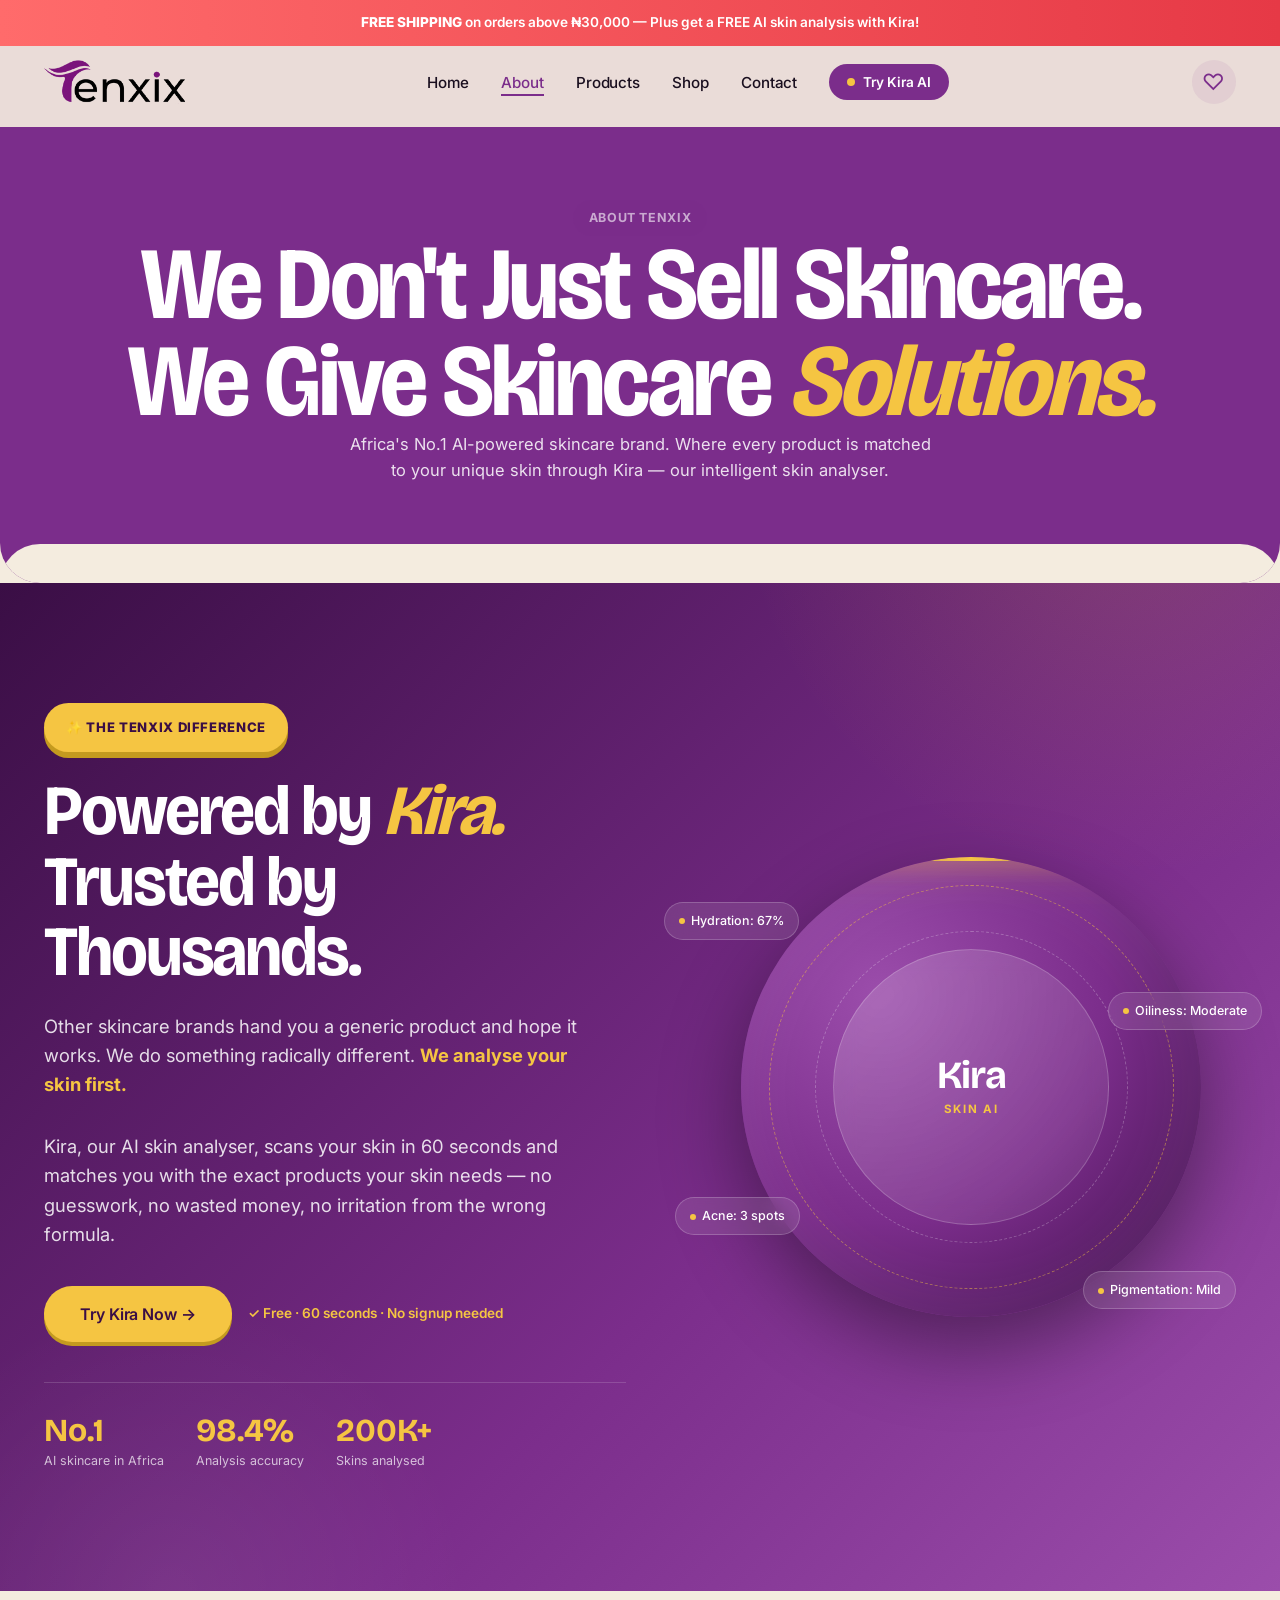
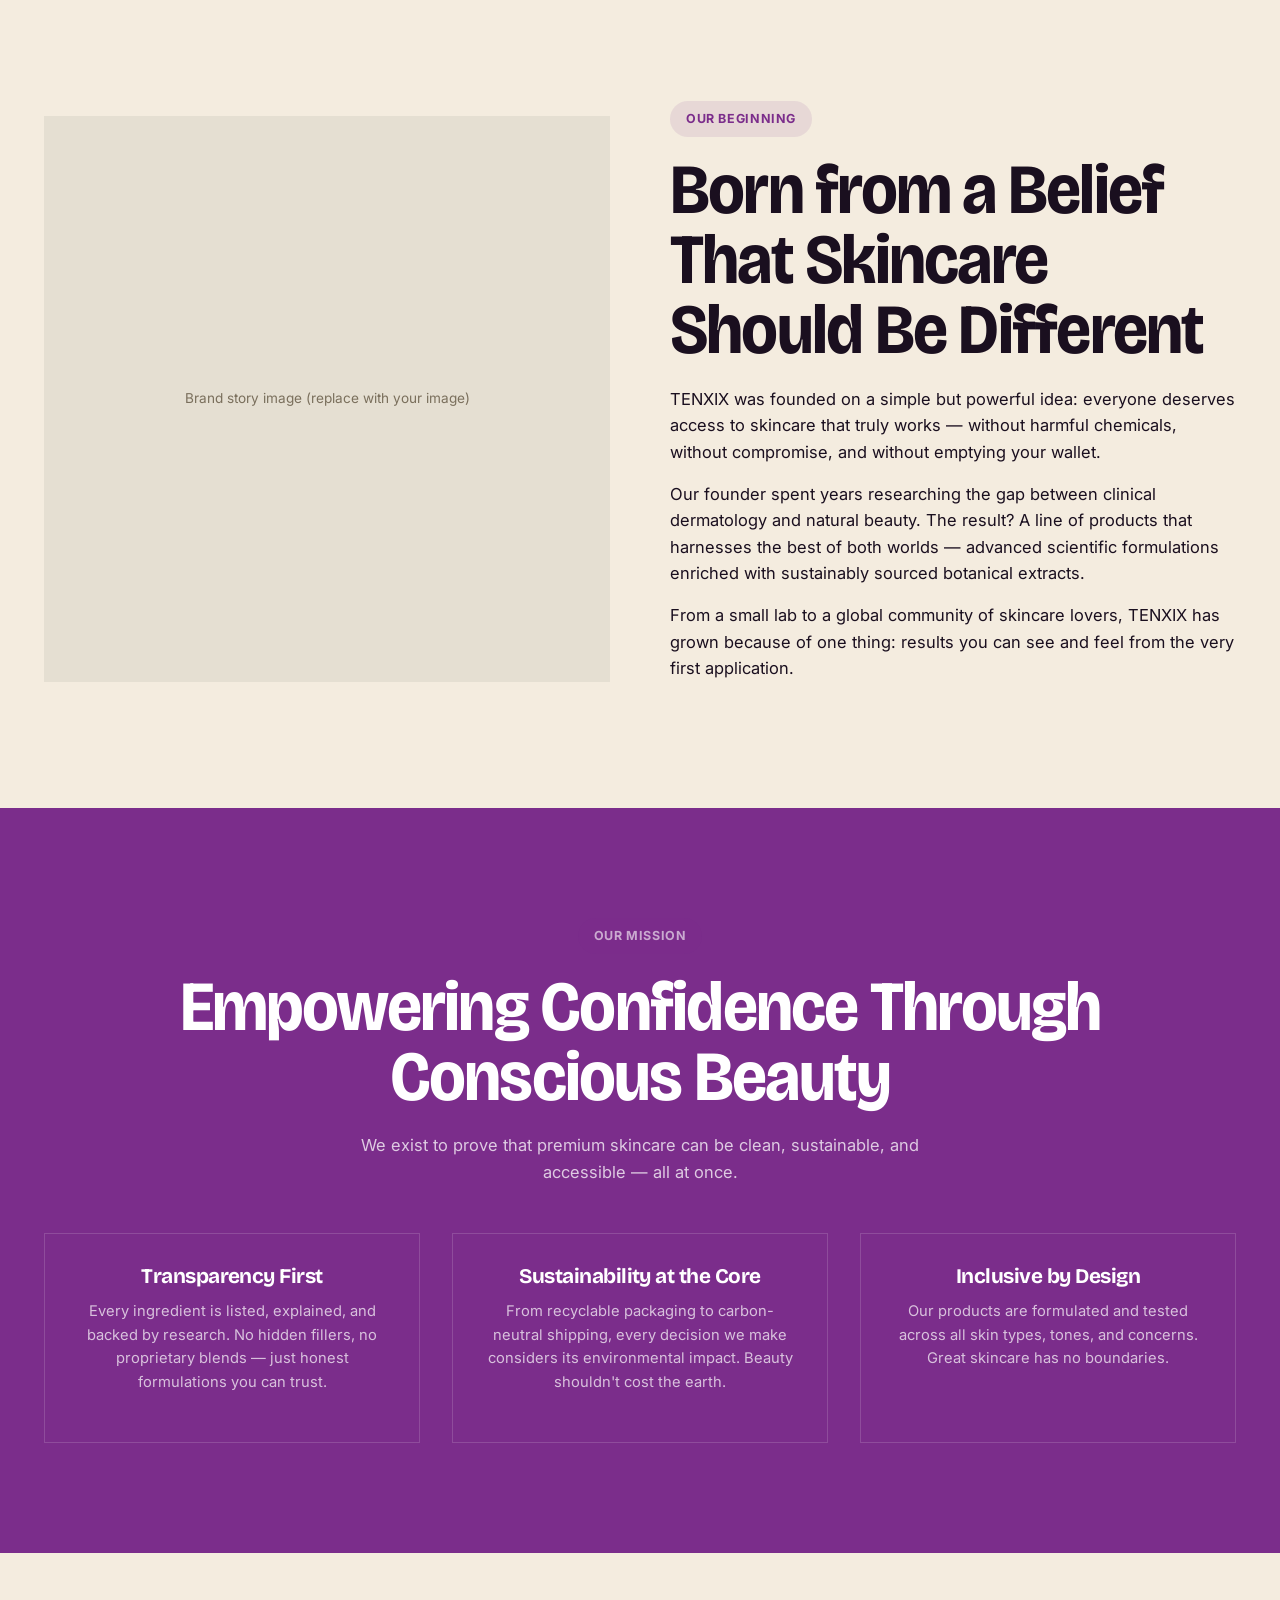
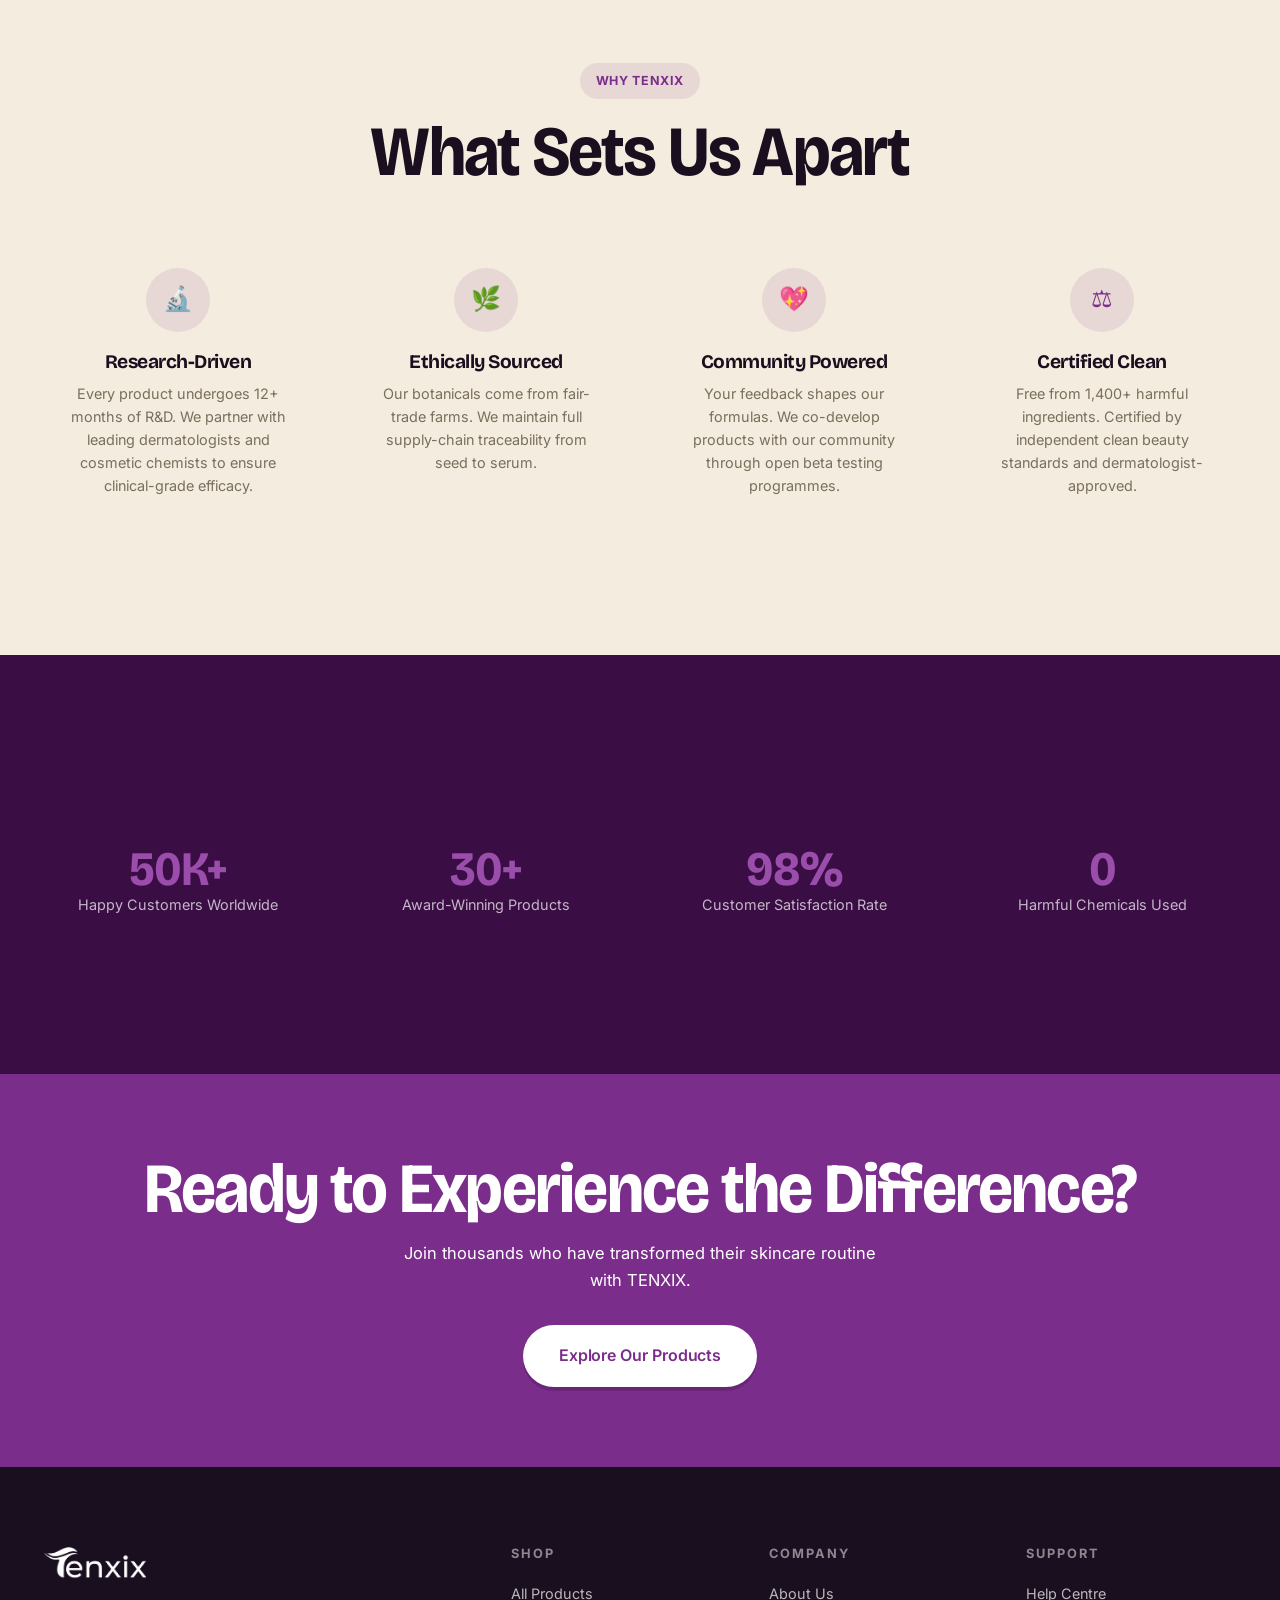
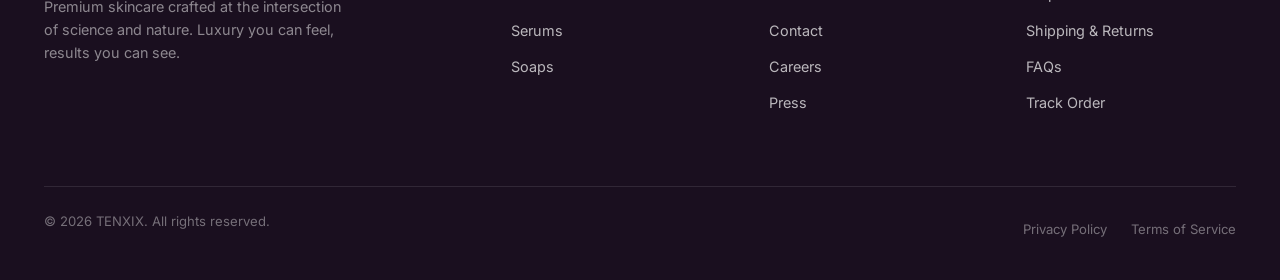
==== commit 4d6ca42d: "Mobile UX: urgency bar on every page, visible cart icon, quick-shop CTA row" ====
--- a/about.html
+++ b/about.html
@@ -11,8 +11,13 @@
 </head>
 <body>
 
+  <!-- ========== URGENCY BAR ========== -->
+  <div class="urgency-bar">
+    <strong>FREE SHIPPING</strong> on orders above &#8358;30,000 &mdash; Plus get a FREE AI skin analysis with Kira!
+  </div>
+
   <!-- ========== NAVBAR ========== -->
-  <nav class="navbar">
+  <nav class="navbar" style="top:38px;">
     <div class="container">
       <a href="index.html" class="nav-logo">
         <img src="assets/images/tenxix-logo.png" alt="TENXIX">
@@ -24,11 +29,15 @@
         <li><a href="shop.html">Shop</a></li>
         <li><a href="contact.html">Contact</a></li>
         <li><button class="btn-kira" onclick="openKira()"><span class="pulse-dot"></span> Try Kira AI</button></li>
-        <li><a href="#" class="nav-cart" onclick="openCart(); return false;">&#9825; <span class="cart-count">0</span></a></li>
       </ul>
+      <a href="#" class="nav-cart" onclick="openCart(); return false;" aria-label="Open cart">&#9825;<span class="cart-count">0</span></a>
       <button class="hamburger" aria-label="Menu">
         <span></span><span></span><span></span>
       </button>
+    </div>
+    <div class="nav-quick-actions">
+      <a href="shop.html" class="nav-quick-btn">Shop Now</a>
+      <button class="nav-quick-btn nav-quick-btn-yellow" onclick="openKira()">Try Kira AI &rarr;</button>
     </div>
   </nav>
 
--- a/assets/css/styles.css
+++ b/assets/css/styles.css
@@ -257,23 +257,66 @@
 
 .nav-cart {
   position: relative;
-  font-size: 1.2rem;
-}
+  font-size: 1.4rem;
+  display: flex;
+  align-items: center;
+  justify-content: center;
+  width: 44px;
+  height: 44px;
+  border-radius: 50%;
+  color: var(--purple);
+  background: rgba(123,45,139,0.08);
+  flex-shrink: 0;
+  transition: background var(--transition);
+}
+.nav-cart:hover { background: rgba(123,45,139,0.15); }
 .cart-count {
   position: absolute;
-  top: -8px;
-  right: -10px;
+  top: -2px;
+  right: -2px;
   background: var(--purple);
   color: #fff;
   font-size: 0.65rem;
-  width: 18px;
+  min-width: 18px;
   height: 18px;
-  border-radius: 50%;
-  display: flex;
-  align-items: center;
-  justify-content: center;
-  font-weight: 600;
-}
+  padding: 0 4px;
+  border-radius: 999px;
+  display: flex;
+  align-items: center;
+  justify-content: center;
+  font-weight: 700;
+  border: 2px solid var(--cream);
+}
+
+/* Quick-action row in mobile navbar (Shop / Try Kira) */
+.nav-quick-actions {
+  display: none;
+  grid-template-columns: 1fr 1fr;
+  gap: 0;
+  border-top: 1px solid rgba(123,45,139,0.1);
+}
+.nav-quick-btn {
+  display: flex;
+  align-items: center;
+  justify-content: center;
+  padding: 14px 16px;
+  font-family: var(--font-body);
+  font-weight: 700;
+  font-size: 0.92rem;
+  background: var(--purple);
+  color: #fff;
+  border: none;
+  cursor: pointer;
+  text-decoration: none;
+  transition: filter var(--transition);
+  letter-spacing: 0.01em;
+}
+.nav-quick-btn:hover { filter: brightness(1.1); }
+.nav-quick-btn-yellow {
+  background: var(--yellow);
+  color: var(--purple-deep);
+}
+.nav-quick-btn-yellow:hover { background: #FFD060; }
 
 /* Hamburger */
 .hamburger {
@@ -941,7 +984,7 @@
 
 /* ---------- About Page ---------- */
 .page-header {
-  padding: 160px 0 100px;
+  padding: 200px 0 100px;
   text-align: center;
   background: var(--purple);
   color: #fff;
@@ -1534,7 +1577,7 @@
 .breadcrumb a:hover { color: var(--purple); }
 .breadcrumb span { font-size: 0.82rem; color: var(--black); text-transform: uppercase; letter-spacing: 1px; }
 
-.product-page { padding: 160px 0 80px; }
+.product-page { padding: 180px 0 80px; }
 .product-page-grid { display: grid; grid-template-columns: 1fr 1fr; gap: 60px; align-items: start; }
 
 /* ---------- Product Hero Card (Gruns-style image card) ---------- */
@@ -2903,7 +2946,17 @@
     padding: 14px 18px;
   }
   .btn-kira { font-size: 0.95rem; }
-  .nav-cart { width: auto !important; }
+  .nav-cart {
+    width: 40px !important;
+    height: 40px !important;
+    font-size: 1.25rem;
+  }
+
+  /* Show quick-action row on mobile */
+  .nav-quick-actions { display: grid; }
+
+  /* Navbar height includes second row on mobile */
+  .navbar .container { height: 76px; padding-top: 8px; padding-bottom: 8px; }
 
   /* Hero — compact mobile layout */
   .hero {
@@ -2912,7 +2965,7 @@
     padding-bottom: 0;
   }
   .hero-slide {
-    padding-top: 110px;
+    padding-top: 170px;
     padding-bottom: 80px;
     align-items: flex-start;
   }
@@ -3041,7 +3094,7 @@
   .headline-massive { font-size: clamp(2.2rem, 11vw, 3.6rem); }
 
   /* Page header (about/contact/products) */
-  .page-header { padding: 110px 0 60px; }
+  .page-header { padding: 170px 0 60px; }
   .page-header h1 { font-size: clamp(2rem, 8vw, 3.2rem); }
   .page-header p { font-size: 0.95rem; }
 
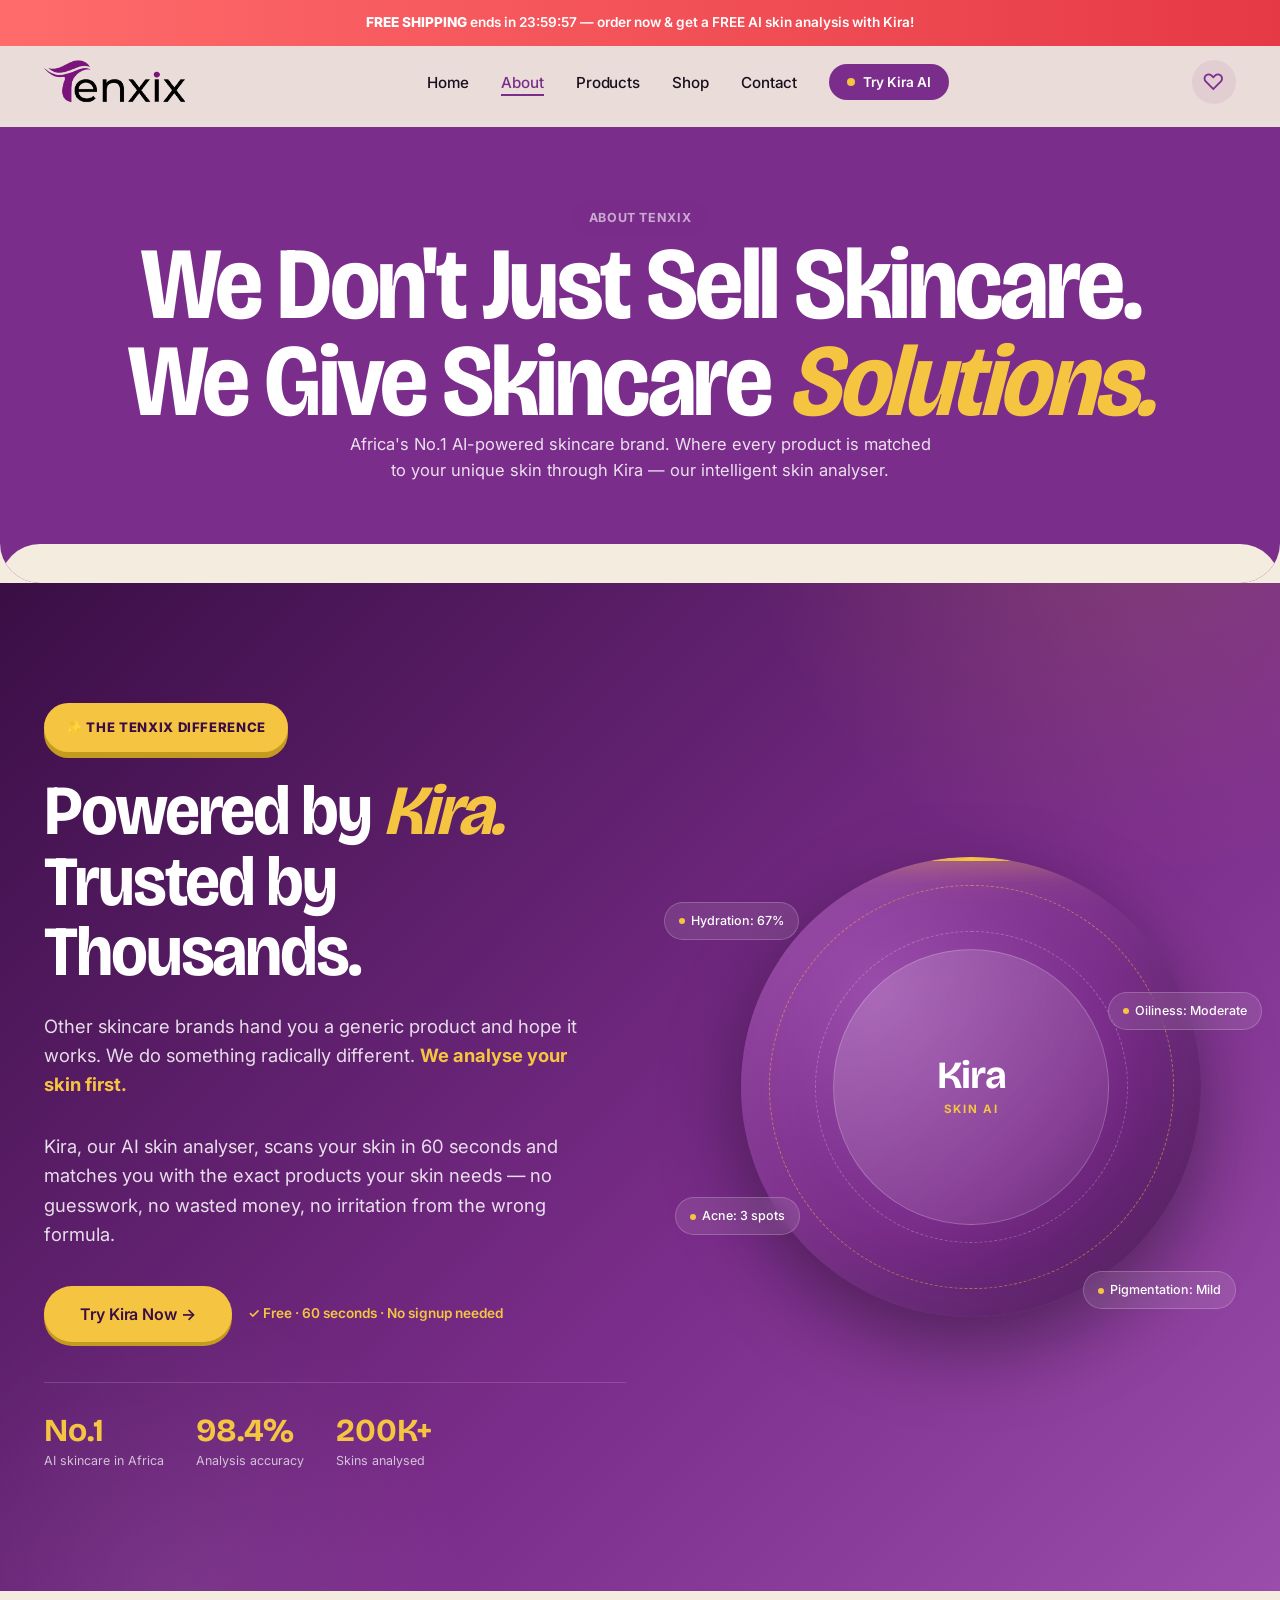
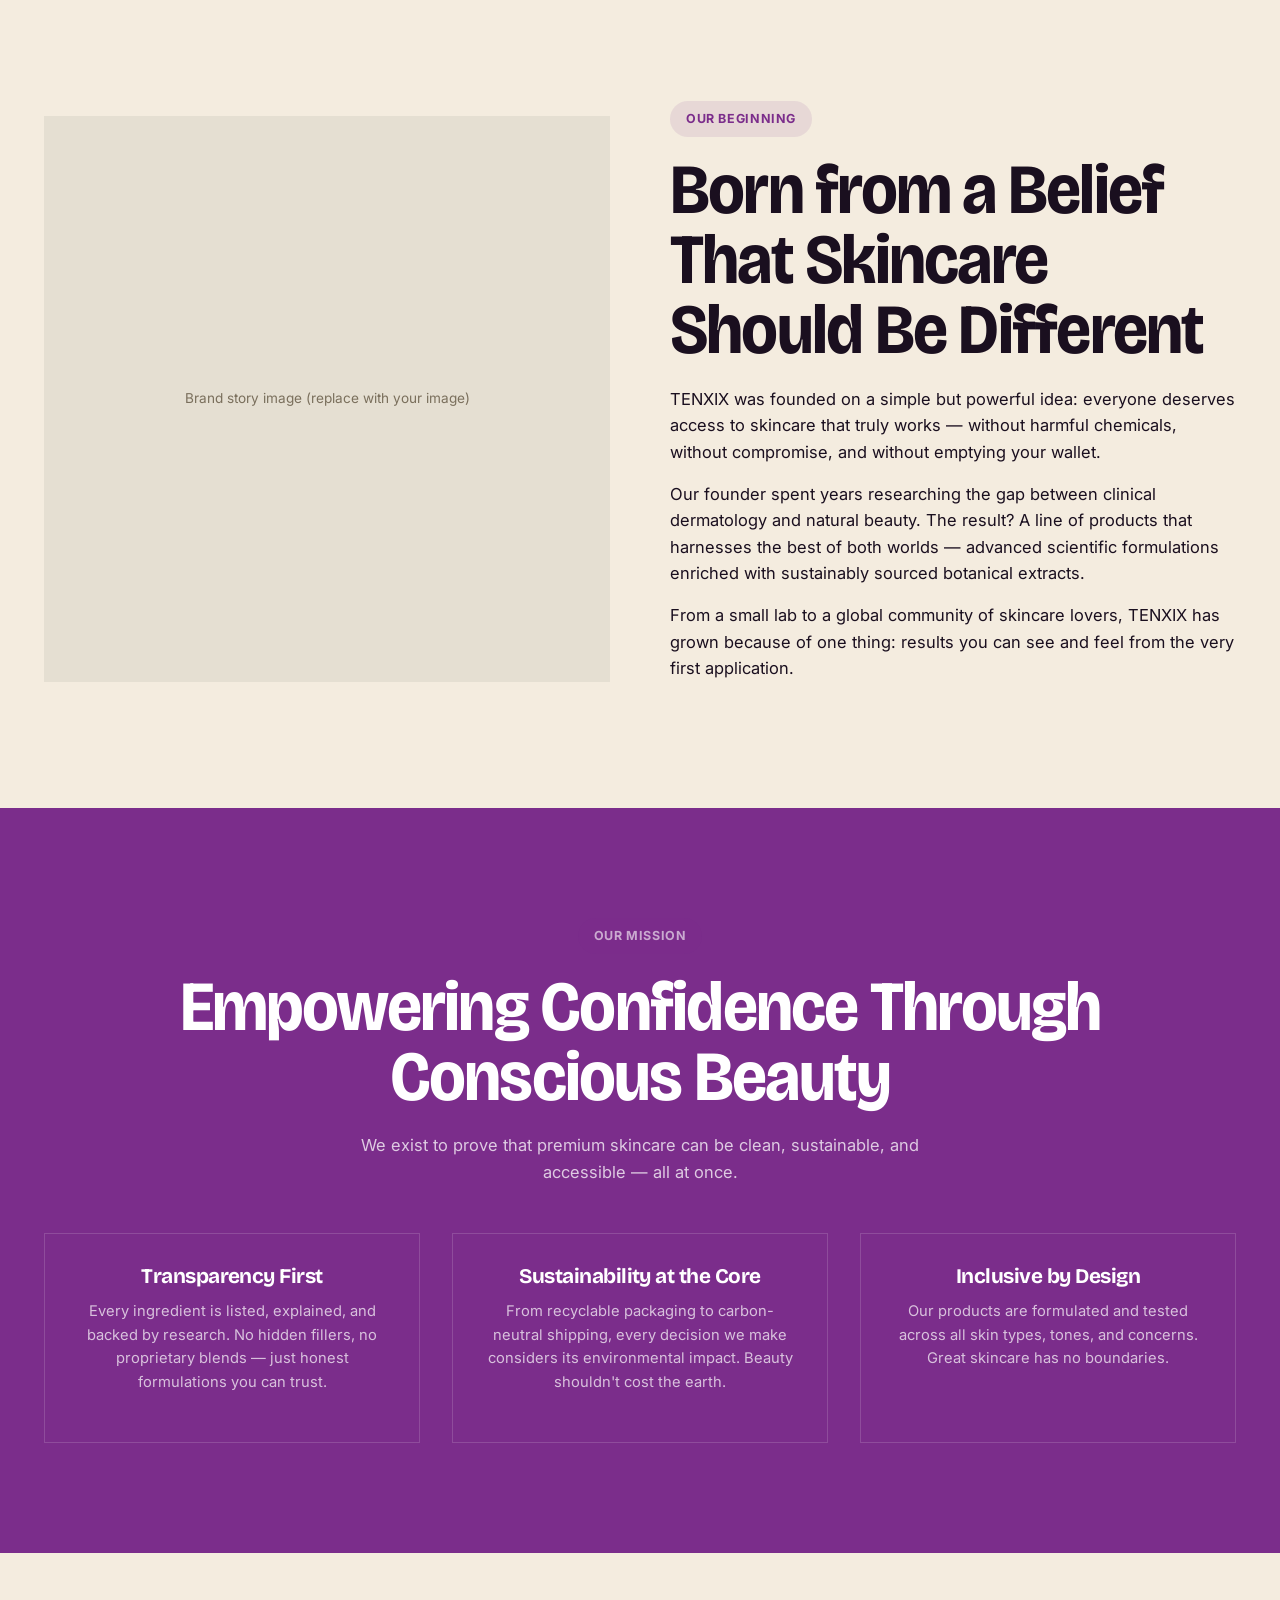
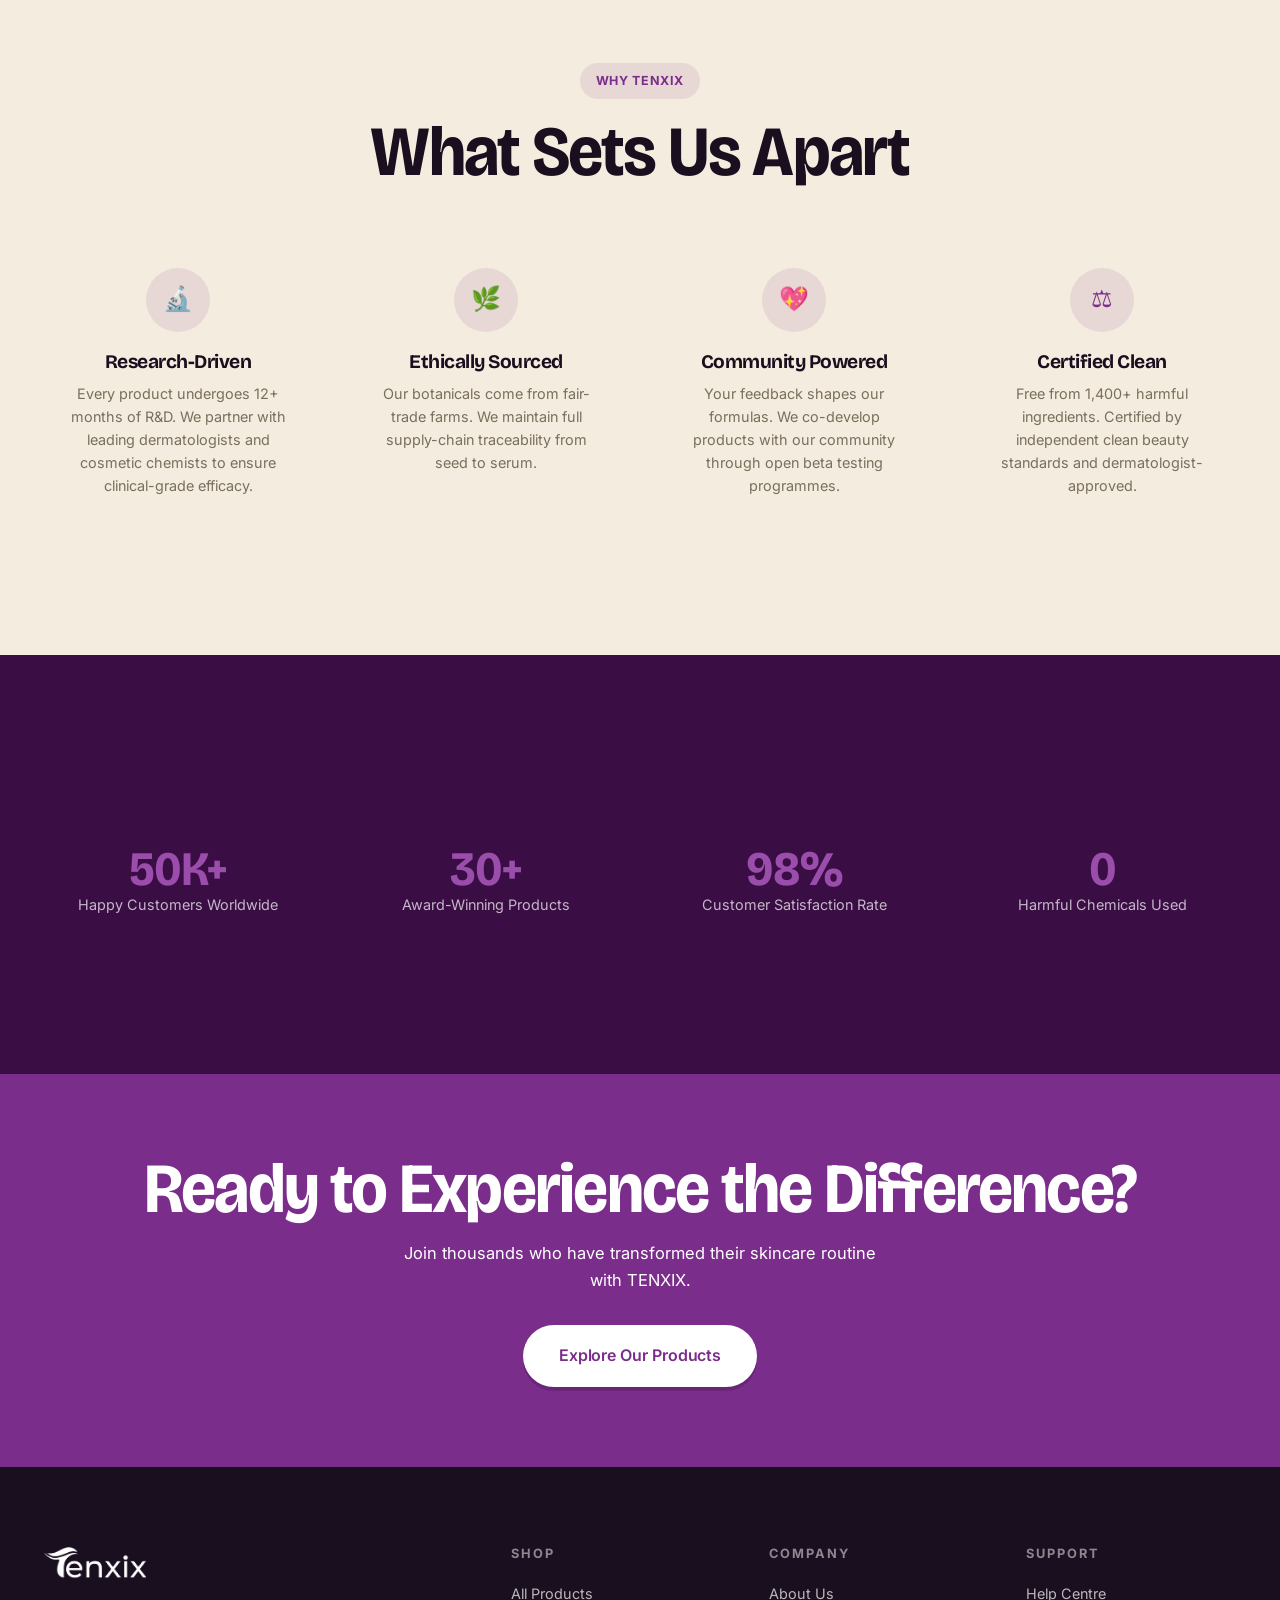
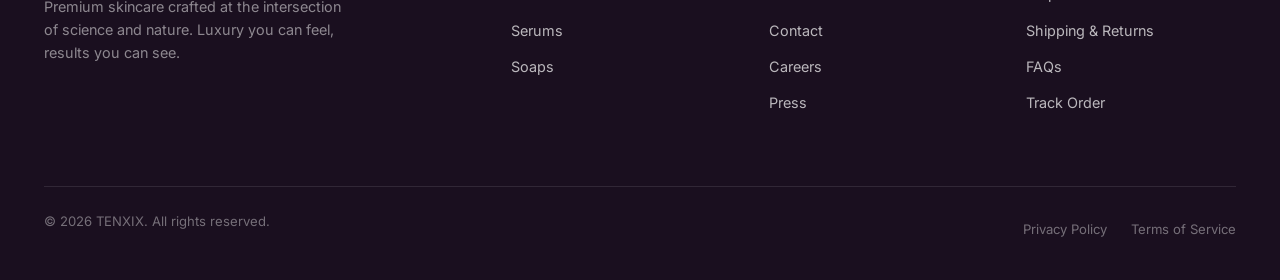
==== commit 801e8d16: "feat(promo): site-wide 24h free-shipping countdown Shipping becomes ₦0 in real totals and is present" ====
--- a/about.html
+++ b/about.html
@@ -13,7 +13,7 @@
 
   <!-- ========== URGENCY BAR ========== -->
   <div class="urgency-bar">
-    <strong>FREE SHIPPING</strong> on orders above &#8358;30,000 &mdash; Plus get a FREE AI skin analysis with Kira!
+    <strong>FREE SHIPPING</strong> ends in <span class="promo-countdown">23:59:59</span> &mdash; order now &amp; get a FREE AI skin analysis with Kira!
   </div>
 
   <!-- ========== NAVBAR ========== -->
@@ -289,10 +289,10 @@
         <span>Subtotal</span>
         <span class="cart-total-amount">&#8358;0</span>
       </div>
-      <button class="btn btn-primary cart-checkout-btn">
+      <a href="checkout.html" class="btn btn-primary cart-checkout-btn">
         <svg viewBox="0 0 24 24" fill="currentColor"><path d="M18 8h-1V6c0-2.76-2.24-5-5-5S7 3.24 7 6v2H6c-1.1 0-2 .9-2 2v10c0 1.1.9 2 2 2h12c1.1 0 2-.9 2-2V10c0-1.1-.9-2-2-2zm-6 9c-1.1 0-2-.9-2-2s.9-2 2-2 2 .9 2 2-.9 2-2 2zm3.1-9H8.9V6c0-1.71 1.39-3.1 3.1-3.1 1.71 0 3.1 1.39 3.1 3.1v2z"/></svg>
         Secure Checkout
-      </button>
+      </a>
       <div class="cart-trust">
         <div class="cart-trust-item">
           <span class="cart-trust-item-icon"><svg viewBox="0 0 24 24" stroke-linecap="round" stroke-linejoin="round"><polygon points="12 2 15.09 8.26 22 9.27 17 14.14 18.18 21.02 12 17.77 5.82 21.02 7 14.14 2 9.27 8.91 8.26 12 2"/></svg></span>
@@ -311,5 +311,7 @@
   </div>
 
   <script src="assets/js/main.js"></script>
+  <script src="assets/js/erp-bridge.js"></script>
+  <script src="assets/js/promo-countdown.js"></script>
 </body>
 </html>
--- a/assets/css/styles.css
+++ b/assets/css/styles.css
@@ -2886,6 +2886,398 @@
   background: var(--yellow-soft);
 }
 
+/* ============================================
+   CHECKOUT PAGE
+   ============================================ */
+.checkout-section {
+  padding: 180px 0 80px;
+  background: var(--cream);
+  min-height: 100vh;
+}
+.checkout-header {
+  text-align: center;
+  margin-bottom: 56px;
+}
+.checkout-header h1 {
+  font-size: clamp(2rem, 5vw, 3.4rem);
+  margin-bottom: 12px;
+}
+.checkout-header p {
+  font-size: 1.05rem;
+  color: var(--gray-dark);
+}
+
+/* Grid layout: form left, summary right (sticky) */
+.checkout-grid {
+  display: grid;
+  grid-template-columns: 1.5fr 1fr;
+  gap: 56px;
+  align-items: start;
+}
+
+/* Form */
+.checkout-form {
+  background: #fff;
+  border-radius: var(--radius-lg);
+  padding: 36px 36px 32px;
+  box-shadow: var(--shadow-sm);
+}
+.checkout-section-title {
+  font-family: var(--font-heading);
+  font-size: 1.25rem;
+  font-weight: 700;
+  margin-bottom: 18px;
+  margin-top: 28px;
+  letter-spacing: -0.01em;
+}
+.checkout-section-title:first-child { margin-top: 0; }
+.form-row {
+  margin-bottom: 16px;
+}
+.form-row.form-row-2 {
+  display: grid;
+  grid-template-columns: 1fr 1fr;
+  gap: 14px;
+}
+.form-row.form-row-3 {
+  display: grid;
+  grid-template-columns: 1fr 1fr 1fr;
+  gap: 14px;
+}
+
+/* Payment Method radio cards */
+.payment-methods {
+  display: flex;
+  flex-direction: column;
+  gap: 12px;
+  margin-bottom: 28px;
+}
+.payment-method {
+  display: flex;
+  align-items: stretch;
+  gap: 14px;
+  padding: 18px 20px;
+  border: 2px solid var(--gray);
+  border-radius: var(--radius);
+  cursor: pointer;
+  transition: border-color var(--transition), background var(--transition);
+  position: relative;
+  background: #fff;
+}
+.payment-method:hover { border-color: var(--purple-light); }
+.payment-method.selected {
+  border-color: var(--purple);
+  background: rgba(123,45,139,0.04);
+}
+.payment-method.disabled {
+  cursor: not-allowed;
+  opacity: 0.65;
+  background: var(--cream-light);
+}
+.payment-method.disabled:hover { border-color: var(--gray); }
+.payment-method input[type="radio"] {
+  width: 20px;
+  height: 20px;
+  margin-top: 3px;
+  accent-color: var(--purple);
+  flex-shrink: 0;
+  cursor: pointer;
+}
+.payment-method.disabled input[type="radio"] { cursor: not-allowed; }
+.payment-method-body { flex: 1; min-width: 0; }
+.payment-method-top {
+  display: flex;
+  justify-content: space-between;
+  align-items: center;
+  gap: 12px;
+  flex-wrap: wrap;
+  margin-bottom: 6px;
+}
+.payment-method-name {
+  font-family: var(--font-heading);
+  font-size: 1.05rem;
+  font-weight: 700;
+  display: inline-flex;
+  align-items: center;
+  gap: 8px;
+  flex-wrap: wrap;
+}
+.payment-method-icon { font-size: 1.2rem; }
+.payment-method-bonus {
+  display: inline-block;
+  background: var(--yellow);
+  color: var(--purple-deep);
+  font-family: var(--font-body);
+  font-size: 0.7rem;
+  font-weight: 800;
+  padding: 3px 9px;
+  border-radius: 999px;
+  text-transform: uppercase;
+  letter-spacing: 0.05em;
+}
+.payment-method-tag {
+  font-size: 0.72rem;
+  font-weight: 700;
+  padding: 5px 11px;
+  border-radius: 999px;
+  text-transform: uppercase;
+  letter-spacing: 0.05em;
+  white-space: nowrap;
+}
+.payment-method-tag-available {
+  background: rgba(42,157,42,0.12);
+  color: #2a9d2a;
+}
+.payment-method-tag-soon {
+  background: rgba(58,14,69,0.1);
+  color: var(--purple-deep);
+}
+.payment-method-desc {
+  font-size: 0.88rem;
+  color: var(--gray-dark);
+  line-height: 1.5;
+  margin: 0;
+}
+
+.checkout-place-btn {
+  width: 100%;
+  padding: 18px 24px;
+  font-size: 1.05rem;
+  margin-top: 8px;
+  display: inline-flex;
+  align-items: center;
+  justify-content: center;
+  gap: 10px;
+}
+.checkout-fineprint {
+  font-size: 0.78rem;
+  color: var(--gray-dark);
+  text-align: center;
+  margin-top: 14px;
+  margin-bottom: 0;
+}
+.checkout-fineprint a {
+  color: var(--purple);
+  text-decoration: underline;
+}
+
+/* Summary sidebar (sticky on desktop) */
+.checkout-summary {
+  position: sticky;
+  top: 160px;
+}
+.checkout-summary-card {
+  background: #fff;
+  border-radius: var(--radius-lg);
+  padding: 28px 28px 24px;
+  box-shadow: var(--shadow-sm);
+}
+.checkout-summary-title {
+  font-family: var(--font-heading);
+  font-size: 1.2rem;
+  font-weight: 700;
+  margin-bottom: 18px;
+}
+.checkout-items {
+  display: flex;
+  flex-direction: column;
+  gap: 14px;
+  padding-bottom: 16px;
+  border-bottom: 1px solid var(--gray);
+}
+.checkout-item {
+  display: flex;
+  gap: 12px;
+  align-items: center;
+}
+.checkout-item-img {
+  width: 56px;
+  height: 56px;
+  background: var(--cream-light);
+  border-radius: var(--radius-sm);
+  display: flex;
+  align-items: center;
+  justify-content: center;
+  font-family: var(--font-heading);
+  font-size: 1.4rem;
+  font-weight: 700;
+  color: var(--purple);
+  flex-shrink: 0;
+  position: relative;
+}
+.checkout-item-img-qty {
+  position: absolute;
+  top: -8px;
+  right: -8px;
+  background: var(--purple);
+  color: #fff;
+  font-size: 0.7rem;
+  width: 22px;
+  height: 22px;
+  border-radius: 50%;
+  display: flex;
+  align-items: center;
+  justify-content: center;
+  font-weight: 700;
+  border: 2px solid #fff;
+}
+.checkout-item-info { flex: 1; min-width: 0; }
+.checkout-item-name {
+  font-weight: 600;
+  font-size: 0.9rem;
+  line-height: 1.3;
+  margin-bottom: 2px;
+}
+.checkout-item-meta {
+  font-size: 0.78rem;
+  color: var(--gray-dark);
+}
+.checkout-item-price {
+  font-weight: 700;
+  font-size: 0.92rem;
+  color: var(--purple-deep);
+  white-space: nowrap;
+}
+
+/* Promo code */
+.checkout-promo {
+  display: flex;
+  gap: 8px;
+  padding: 16px 0;
+  border-bottom: 1px solid var(--gray);
+}
+.checkout-promo input {
+  flex: 1;
+  padding: 12px 14px;
+  border: 1.5px solid var(--gray);
+  border-radius: var(--radius-sm);
+  font-family: var(--font-body);
+  font-size: 0.9rem;
+  outline: none;
+  transition: border-color var(--transition);
+}
+.checkout-promo input:focus { border-color: var(--purple); }
+.checkout-promo button {
+  padding: 12px 18px;
+  background: var(--black);
+  color: #fff;
+  border: none;
+  border-radius: var(--radius-sm);
+  font-weight: 600;
+  font-size: 0.85rem;
+  cursor: pointer;
+  transition: filter var(--transition);
+}
+.checkout-promo button:hover { filter: brightness(1.2); }
+
+/* Totals */
+.checkout-totals {
+  padding: 16px 0 18px;
+  border-bottom: 1px solid var(--gray);
+}
+.checkout-row {
+  display: flex;
+  justify-content: space-between;
+  align-items: center;
+  font-size: 0.95rem;
+  margin-bottom: 8px;
+  color: var(--black);
+}
+.checkout-row:last-of-type { margin-bottom: 0; }
+.checkout-row-discount { color: #2a9d2a; font-weight: 600; }
+.checkout-row-total {
+  padding-top: 12px;
+  margin-top: 12px;
+  border-top: 1px solid var(--gray);
+  font-size: 1.15rem;
+  font-weight: 800;
+  font-family: var(--font-heading);
+}
+.checkout-row-total span:last-child { color: var(--purple-deep); }
+
+/* Trust */
+.checkout-trust {
+  display: flex;
+  justify-content: space-between;
+  gap: 12px;
+  padding-top: 18px;
+}
+.checkout-trust-item {
+  flex: 1;
+  display: flex;
+  flex-direction: column;
+  align-items: center;
+  text-align: center;
+  font-size: 0.72rem;
+  color: var(--gray-dark);
+  font-weight: 600;
+  gap: 4px;
+  line-height: 1.2;
+}
+.checkout-trust-icon { font-size: 1.1rem; }
+
+/* Empty / Success states */
+.checkout-empty,
+.checkout-success {
+  text-align: center;
+  background: #fff;
+  border-radius: var(--radius-lg);
+  padding: 60px 40px;
+  max-width: 540px;
+  margin: 0 auto;
+  box-shadow: var(--shadow-sm);
+}
+.checkout-empty-icon,
+.checkout-success-icon {
+  font-size: 3rem;
+  margin-bottom: 16px;
+}
+.checkout-success-icon {
+  width: 80px;
+  height: 80px;
+  margin: 0 auto 20px;
+  background: #2a9d2a;
+  color: #fff;
+  border-radius: 50%;
+  display: flex;
+  align-items: center;
+  justify-content: center;
+  font-size: 2.4rem;
+  font-weight: 800;
+}
+.checkout-success h2,
+.checkout-empty h2 {
+  margin-bottom: 12px;
+  font-size: clamp(1.4rem, 3vw, 2rem);
+}
+.checkout-success p,
+.checkout-empty p {
+  color: var(--gray-dark);
+  margin-bottom: 12px;
+}
+.checkout-success-msg { line-height: 1.6; max-width: 420px; margin-left: auto; margin-right: auto; }
+.checkout-success-msg strong { color: var(--black); }
+.checkout-success a,
+.checkout-empty a { margin-top: 12px; }
+
+/* Mobile */
+@media (max-width: 992px) {
+  .checkout-grid { grid-template-columns: 1fr; gap: 28px; }
+  .checkout-summary { position: static; order: -1; }
+  .checkout-form { padding: 28px 24px; }
+}
+@media (max-width: 600px) {
+  .checkout-section { padding: 180px 0 60px; }
+  .form-row.form-row-2,
+  .form-row.form-row-3 { grid-template-columns: 1fr; }
+  .checkout-header { margin-bottom: 28px; }
+  .checkout-form { padding: 24px 18px; }
+  .payment-method { padding: 14px 16px; }
+  .payment-method-name { font-size: 0.95rem; }
+  .payment-method-tag { font-size: 0.65rem; padding: 4px 8px; }
+  .checkout-summary-card { padding: 22px 18px; }
+}
+
 /* ---------- Animations ---------- */
 .fade-up {
   opacity: 0;
@@ -3925,3 +4317,350 @@
   font-style: italic;
   color: var(--yellow);
 }
+
+/* ============================================
+   CHECKOUT PAGE
+   ============================================ */
+.checkout-page {
+  padding: 180px 0 100px;
+  background: var(--cream);
+  min-height: 100vh;
+}
+.checkout-header {
+  text-align: center;
+  margin-bottom: 48px;
+}
+.checkout-header h1 {
+  font-size: clamp(2.4rem, 5vw, 3.8rem);
+  margin-bottom: 12px;
+}
+.checkout-header p {
+  color: var(--gray-dark);
+  font-size: 1.05rem;
+  max-width: 480px;
+  margin: 0 auto;
+}
+.checkout-grid {
+  display: grid;
+  grid-template-columns: 1.4fr 1fr;
+  gap: 40px;
+  align-items: start;
+}
+.checkout-section {
+  background: #fff;
+  border-radius: var(--radius-lg);
+  padding: 28px 28px;
+  margin-bottom: 20px;
+  box-shadow: var(--shadow-sm);
+}
+.checkout-section h3 {
+  font-family: var(--font-heading);
+  font-size: 1.25rem;
+  margin-bottom: 20px;
+  font-weight: 700;
+  letter-spacing: -0.01em;
+}
+.checkout-form-wrap .form-row {
+  display: grid;
+  grid-template-columns: 1fr 1fr;
+  gap: 16px;
+}
+.checkout-form-wrap .form-group {
+  margin-bottom: 16px;
+}
+.checkout-form-wrap .form-group:last-child { margin-bottom: 0; }
+.checkout-form-wrap label {
+  display: block;
+  font-size: 0.82rem;
+  font-weight: 600;
+  margin-bottom: 6px;
+  color: var(--black);
+}
+
+/* Payment options */
+.payment-option {
+  display: flex;
+  align-items: flex-start;
+  gap: 16px;
+  padding: 18px 20px;
+  border: 2px solid var(--gray);
+  border-radius: var(--radius);
+  cursor: pointer;
+  transition: all var(--transition);
+  margin-bottom: 12px;
+  background: #fff;
+  position: relative;
+}
+.payment-option:last-child { margin-bottom: 0; }
+.payment-option input[type="radio"] {
+  position: absolute;
+  opacity: 0;
+  pointer-events: none;
+}
+.payment-option-radio {
+  width: 22px;
+  height: 22px;
+  border: 2px solid var(--gray-dark);
+  border-radius: 50%;
+  flex-shrink: 0;
+  margin-top: 2px;
+  position: relative;
+  transition: all var(--transition);
+}
+.payment-option input[type="radio"]:checked + .payment-option-radio {
+  border-color: var(--purple);
+}
+.payment-option input[type="radio"]:checked + .payment-option-radio::after {
+  content: '';
+  position: absolute;
+  inset: 3px;
+  background: var(--purple);
+  border-radius: 50%;
+}
+.payment-option:hover:not(.payment-option-disabled) { border-color: var(--purple-light); }
+.payment-option-active {
+  border-color: var(--purple);
+  background: rgba(123,45,139,0.04);
+}
+
+.payment-option-content {
+  flex: 1;
+  display: flex;
+  flex-direction: column;
+  gap: 6px;
+}
+.payment-option-title {
+  font-weight: 700;
+  font-size: 1rem;
+  color: var(--black);
+  display: flex;
+  align-items: center;
+  gap: 8px;
+  flex-wrap: wrap;
+}
+.payment-option-desc {
+  font-size: 0.88rem;
+  color: var(--gray-dark);
+  line-height: 1.5;
+}
+.payment-option-badge {
+  display: inline-block;
+  font-size: 0.65rem;
+  font-weight: 800;
+  text-transform: uppercase;
+  letter-spacing: 0.05em;
+  padding: 4px 8px;
+  border-radius: 999px;
+}
+.payment-option-badge-green { background: #d6f5d6; color: #1f7a1f; }
+.payment-option-badge-yellow { background: var(--yellow-soft); color: var(--purple-deep); }
+.payment-option-badge-grey { background: #e8e1d2; color: #888; }
+
+/* Disabled payment option */
+.payment-option-disabled {
+  opacity: 0.75;
+  cursor: not-allowed;
+  background: #f7f4ec;
+}
+.payment-option-disabled .payment-option-radio {
+  background: #f0eada;
+  border-color: #ccc;
+}
+
+/* Order summary */
+.checkout-summary-wrap { position: sticky; top: 160px; }
+.checkout-summary {
+  background: #fff;
+  border-radius: var(--radius-lg);
+  padding: 28px 28px;
+  box-shadow: var(--shadow);
+}
+.checkout-summary h3 {
+  font-family: var(--font-heading);
+  font-size: 1.25rem;
+  margin-bottom: 20px;
+  font-weight: 700;
+  letter-spacing: -0.01em;
+}
+.checkout-items {
+  border-top: 1px solid var(--gray);
+  border-bottom: 1px solid var(--gray);
+  padding: 16px 0;
+  margin-bottom: 20px;
+  max-height: 320px;
+  overflow-y: auto;
+}
+.checkout-item {
+  display: flex;
+  align-items: center;
+  gap: 14px;
+  padding: 10px 0;
+}
+.checkout-item-image {
+  width: 50px;
+  height: 50px;
+  border-radius: var(--radius-sm);
+  background: var(--cream-light);
+  color: var(--purple);
+  font-family: var(--font-heading);
+  font-weight: 700;
+  font-size: 1.2rem;
+  display: flex;
+  align-items: center;
+  justify-content: center;
+  flex-shrink: 0;
+  position: relative;
+}
+.checkout-item-qty-badge {
+  position: absolute;
+  top: -6px;
+  right: -6px;
+  width: 20px;
+  height: 20px;
+  background: var(--purple);
+  color: #fff;
+  border-radius: 50%;
+  font-size: 0.7rem;
+  font-weight: 700;
+  display: flex;
+  align-items: center;
+  justify-content: center;
+  border: 2px solid #fff;
+  font-family: var(--font-body);
+}
+.checkout-item-details { flex: 1; min-width: 0; }
+.checkout-item-name {
+  font-weight: 600;
+  font-size: 0.88rem;
+  margin: 0 0 2px;
+  overflow: hidden;
+  text-overflow: ellipsis;
+  white-space: nowrap;
+}
+.checkout-item-meta {
+  font-size: 0.75rem;
+  color: var(--gray-dark);
+  margin: 0;
+}
+.checkout-item-price {
+  font-weight: 700;
+  font-size: 0.9rem;
+  color: var(--purple-deep);
+  white-space: nowrap;
+}
+
+.checkout-totals { margin-bottom: 20px; }
+.checkout-totals-row {
+  display: flex;
+  justify-content: space-between;
+  align-items: center;
+  padding: 8px 0;
+  font-size: 0.92rem;
+  color: #555;
+}
+.checkout-totals-discount { color: #2a9d2a; font-weight: 600; }
+.checkout-totals-total {
+  border-top: 1px solid var(--gray);
+  padding-top: 16px;
+  margin-top: 4px;
+  font-size: 1.2rem;
+  font-weight: 800;
+  color: var(--purple-deep);
+  font-family: var(--font-heading);
+}
+.checkout-place-btn {
+  width: 100%;
+  padding: 18px 24px;
+  font-size: 1rem;
+  display: inline-flex;
+  align-items: center;
+  justify-content: center;
+  gap: 10px;
+}
+.checkout-trust-note {
+  text-align: center;
+  font-size: 0.78rem;
+  color: var(--gray-dark);
+  margin-top: 14px;
+  margin-bottom: 0;
+}
+
+/* Empty / Success states */
+.checkout-empty, .checkout-success {
+  text-align: center;
+  max-width: 560px;
+  margin: 40px auto;
+  padding: 60px 32px;
+  background: #fff;
+  border-radius: var(--radius-lg);
+  box-shadow: var(--shadow);
+}
+.checkout-empty-icon {
+  font-size: 4rem;
+  margin-bottom: 16px;
+}
+.checkout-empty h2, .checkout-success h2 {
+  font-size: clamp(1.8rem, 4vw, 2.4rem);
+  margin-bottom: 12px;
+}
+.checkout-empty p, .checkout-success p {
+  color: var(--gray-dark);
+  margin-bottom: 24px;
+}
+.checkout-success-icon {
+  width: 84px;
+  height: 84px;
+  border-radius: 50%;
+  background: #2a9d2a;
+  color: #fff;
+  font-size: 2.6rem;
+  font-weight: 800;
+  display: inline-flex;
+  align-items: center;
+  justify-content: center;
+  margin-bottom: 20px;
+  box-shadow: 0 8px 24px rgba(42,157,42,0.25);
+}
+.checkout-success-id {
+  font-size: 1rem;
+  color: var(--black);
+  margin-bottom: 8px;
+}
+.checkout-success-id strong {
+  font-family: var(--font-heading);
+  color: var(--purple);
+  font-size: 1.15rem;
+  letter-spacing: 0.02em;
+}
+.checkout-success-msg { font-size: 0.95rem; line-height: 1.6; margin-bottom: 24px; }
+.checkout-success-detail {
+  background: var(--cream-light);
+  border-radius: var(--radius);
+  padding: 18px 22px;
+  text-align: left;
+  margin: 0 auto;
+  max-width: 360px;
+}
+.checkout-success-detail div {
+  display: flex;
+  justify-content: space-between;
+  padding: 6px 0;
+  font-size: 0.9rem;
+}
+.checkout-success-detail span { color: var(--gray-dark); }
+.checkout-success-detail strong { color: var(--purple-deep); }
+
+@media (max-width: 992px) {
+  .checkout-grid { grid-template-columns: 1fr; gap: 24px; }
+  .checkout-summary-wrap { position: static; }
+}
+@media (max-width: 768px) {
+  .checkout-page { padding: 180px 0 60px; }
+  .checkout-header { margin-bottom: 32px; }
+  .checkout-section { padding: 22px 20px; }
+  .checkout-summary { padding: 22px 20px; }
+  .checkout-form-wrap .form-row { grid-template-columns: 1fr; gap: 0; }
+  .payment-option { padding: 16px; gap: 12px; }
+  .payment-option-title { font-size: 0.92rem; }
+  .payment-option-desc { font-size: 0.82rem; }
+}
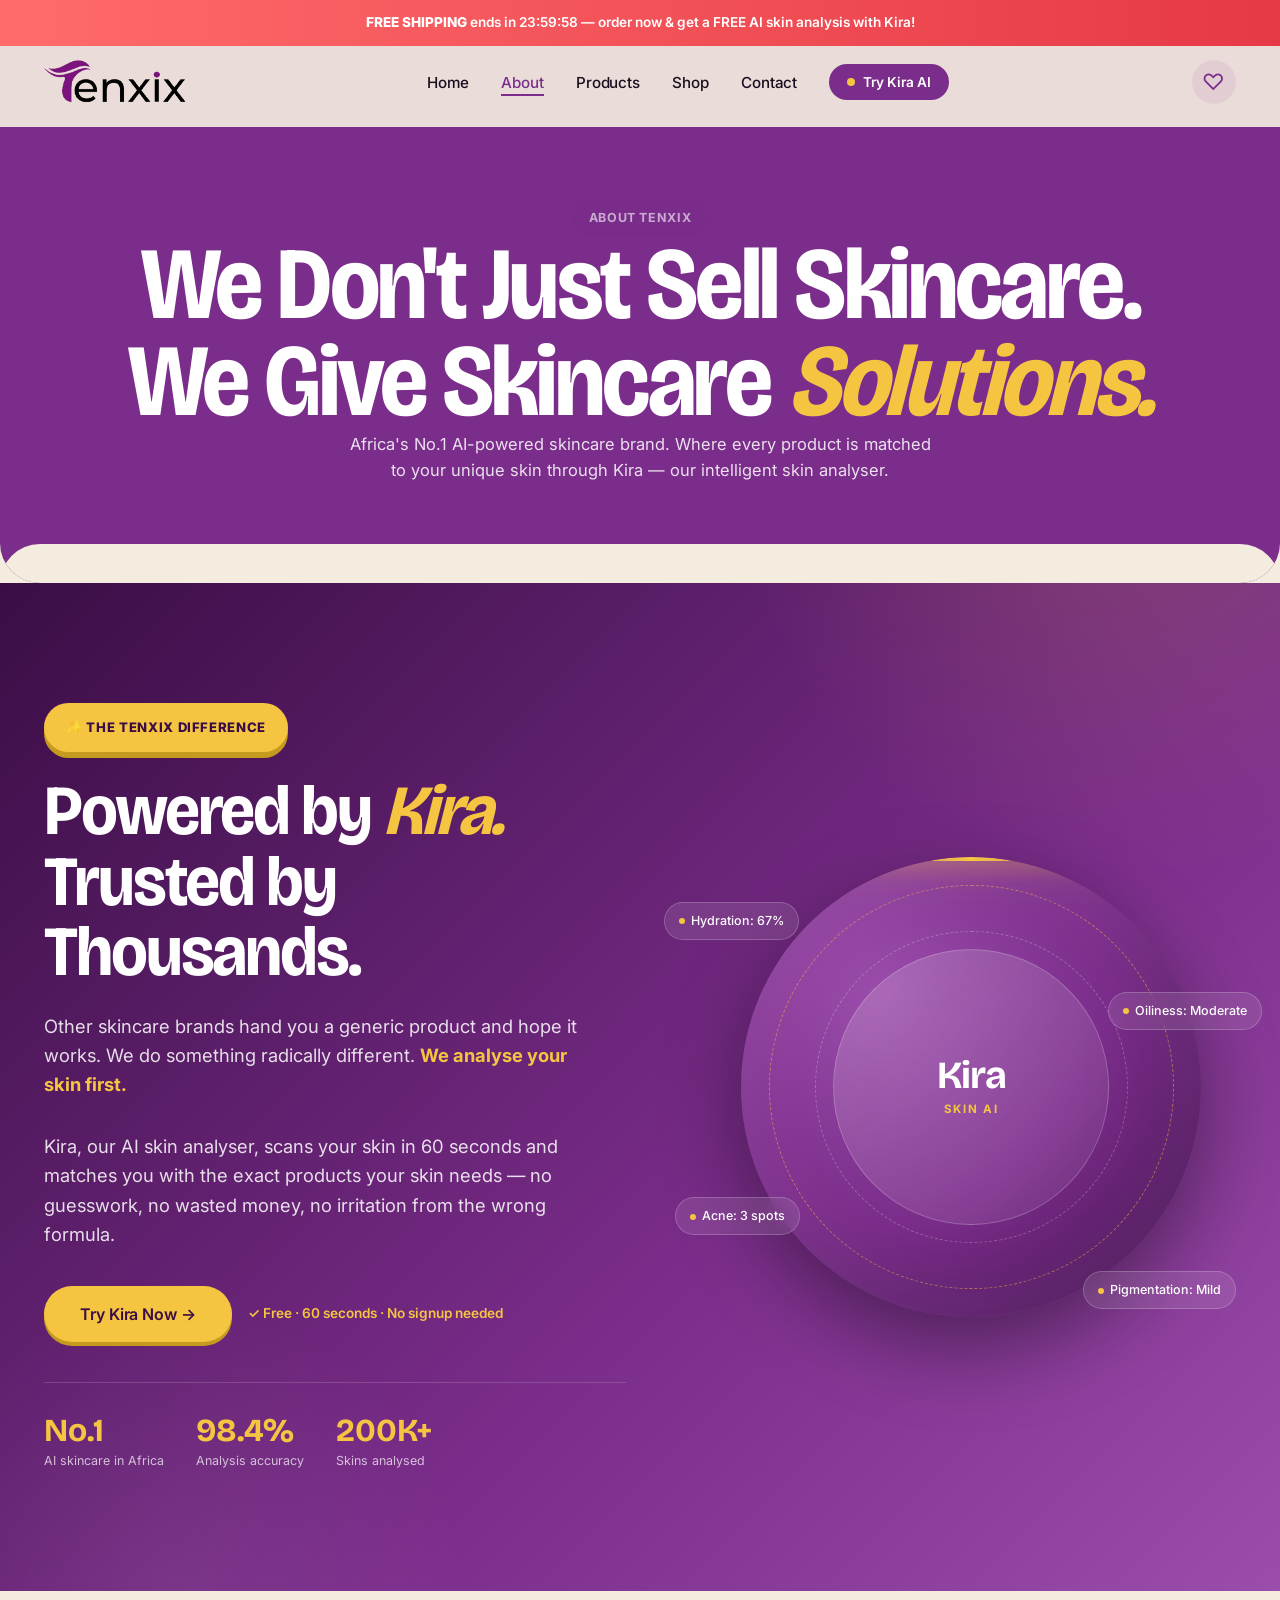
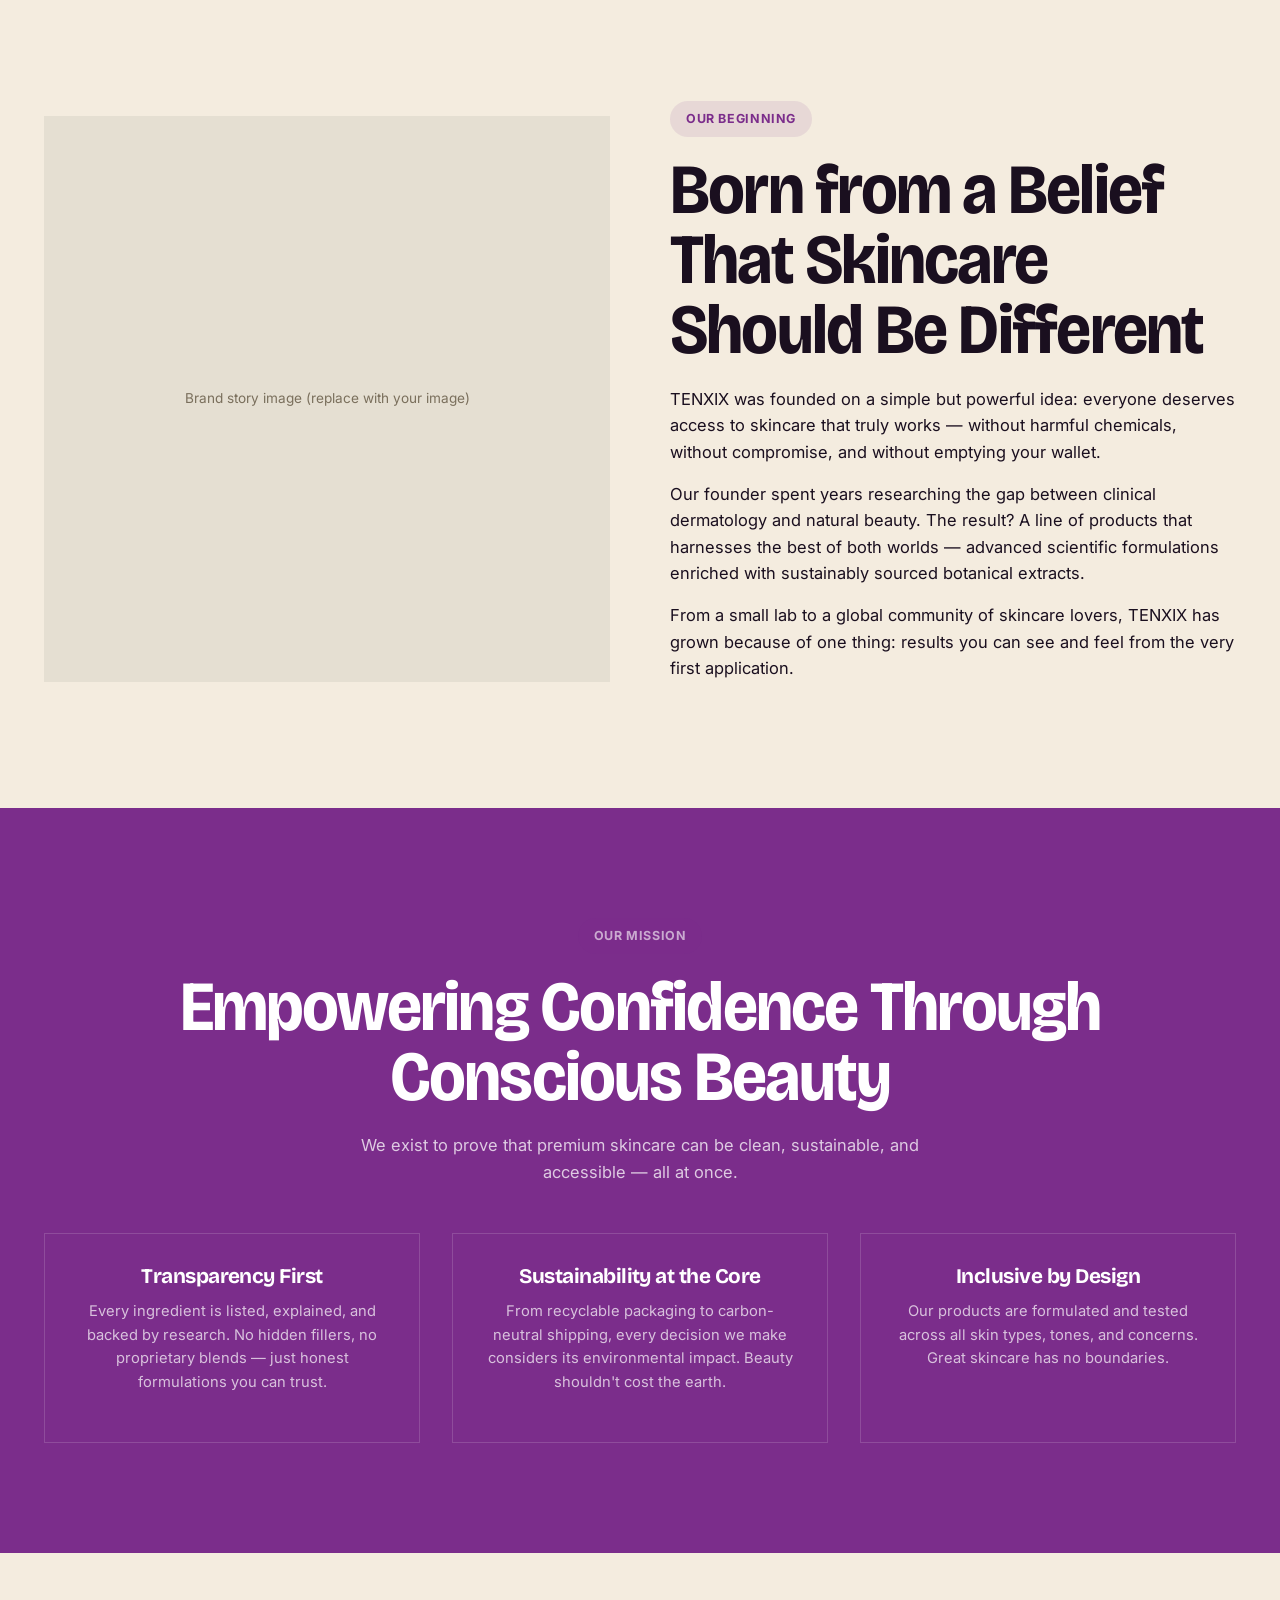
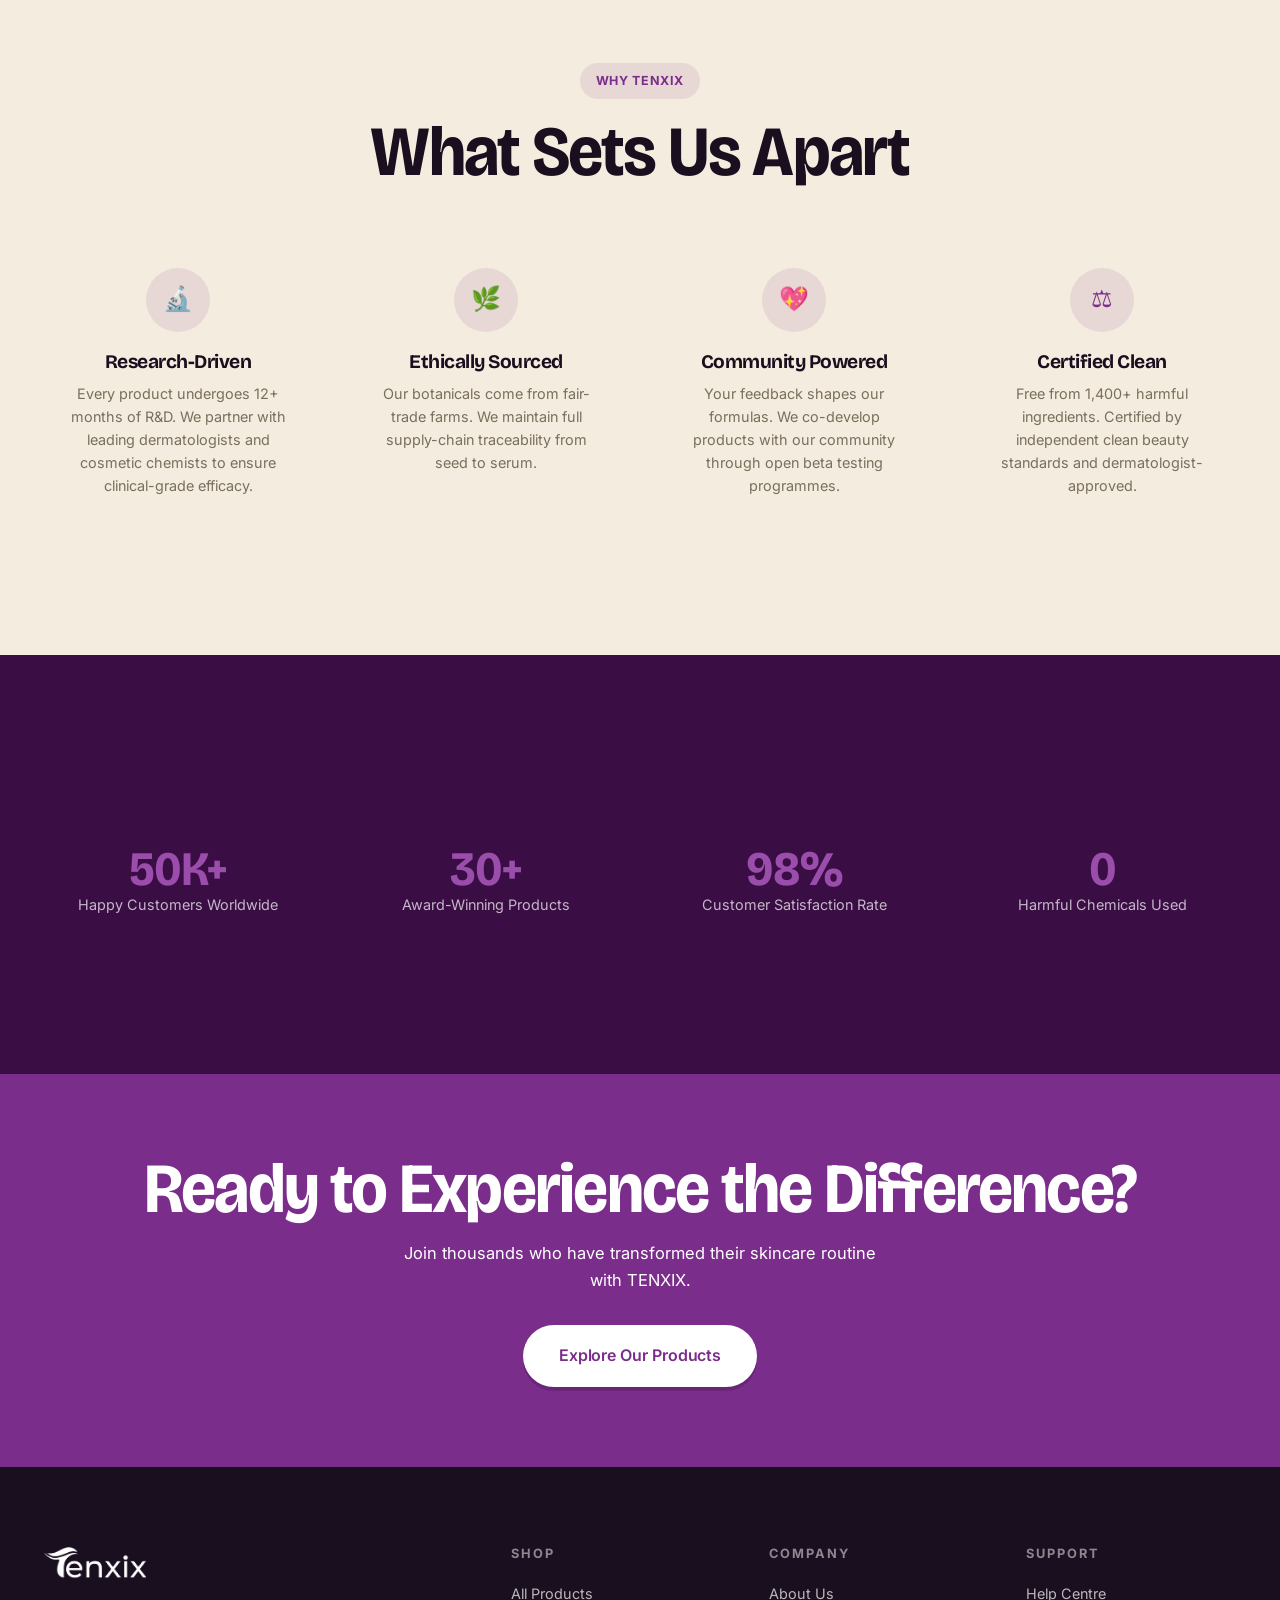
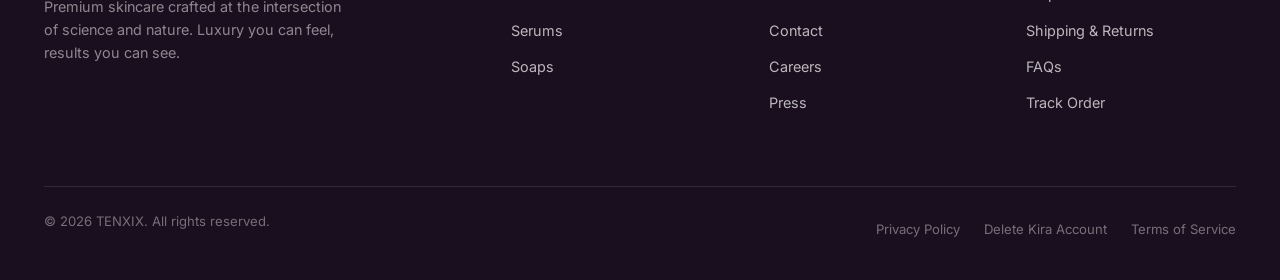
==== commit 1543bf32: "Add Kira account deletion page (required for Google Play submission) - New delete-account.html with " ====
--- a/about.html
+++ b/about.html
@@ -19,15 +19,15 @@
   <!-- ========== NAVBAR ========== -->
   <nav class="navbar" style="top:38px;">
     <div class="container">
-      <a href="index.html" class="nav-logo">
+      <a href="/" class="nav-logo">
         <img src="assets/images/tenxix-logo.png" alt="TENXIX">
       </a>
       <ul class="nav-links">
-        <li><a href="index.html">Home</a></li>
-        <li><a href="about.html" class="active">About</a></li>
-        <li><a href="products.html">Products</a></li>
-        <li><a href="shop.html">Shop</a></li>
-        <li><a href="contact.html">Contact</a></li>
+        <li><a href="/">Home</a></li>
+        <li><a href="/about" class="active">About</a></li>
+        <li><a href="/products">Products</a></li>
+        <li><a href="/shop">Shop</a></li>
+        <li><a href="/contact">Contact</a></li>
         <li><button class="btn-kira" onclick="openKira()"><span class="pulse-dot"></span> Try Kira AI</button></li>
       </ul>
       <a href="#" class="nav-cart" onclick="openCart(); return false;" aria-label="Open cart">&#9825;<span class="cart-count">0</span></a>
@@ -36,7 +36,7 @@
       </button>
     </div>
     <div class="nav-quick-actions">
-      <a href="shop.html" class="nav-quick-btn">Shop Now</a>
+      <a href="/shop" class="nav-quick-btn">Shop Now</a>
       <button class="nav-quick-btn nav-quick-btn-yellow" onclick="openKira()">Try Kira AI &rarr;</button>
     </div>
   </nav>
@@ -197,7 +197,7 @@
     <div class="container">
       <h2 class="fade-up">Ready to Experience the Difference?</h2>
       <p class="fade-up">Join thousands who have transformed their skincare routine with TENXIX.</p>
-      <a href="shop.html" class="btn btn-white fade-up">Explore Our Products</a>
+      <a href="/shop" class="btn btn-white fade-up">Explore Our Products</a>
     </div>
   </section>
 
@@ -212,16 +212,16 @@
         <div>
           <h4>Shop</h4>
           <ul>
-            <li><a href="products.html">All Products</a></li>
-            <li><a href="shop.html">Serums</a></li>
-            <li><a href="shop.html">Soaps</a></li>
+            <li><a href="/products">All Products</a></li>
+            <li><a href="/shop">Serums</a></li>
+            <li><a href="/shop">Soaps</a></li>
           </ul>
         </div>
         <div>
           <h4>Company</h4>
           <ul>
-            <li><a href="about.html">About Us</a></li>
-            <li><a href="contact.html">Contact</a></li>
+            <li><a href="/about">About Us</a></li>
+            <li><a href="/contact">Contact</a></li>
             <li><a href="#">Careers</a></li>
             <li><a href="#">Press</a></li>
           </ul>
@@ -229,7 +229,7 @@
         <div>
           <h4>Support</h4>
           <ul>
-            <li><a href="contact.html">Help Centre</a></li>
+            <li><a href="/contact">Help Centre</a></li>
             <li><a href="#">Shipping & Returns</a></li>
             <li><a href="#">FAQs</a></li>
             <li><a href="#">Track Order</a></li>
@@ -239,7 +239,8 @@
       <div class="footer-bottom">
         <p>&copy; 2026 TENXIX. All rights reserved.</p>
         <div class="footer-bottom-links">
-          <a href="#">Privacy Policy</a>
+          <a href="/privacy-policy">Privacy Policy</a>
+          <a href="/delete-account">Delete Kira Account</a>
           <a href="#">Terms of Service</a>
         </div>
       </div>
@@ -289,7 +290,7 @@
         <span>Subtotal</span>
         <span class="cart-total-amount">&#8358;0</span>
       </div>
-      <a href="checkout.html" class="btn btn-primary cart-checkout-btn">
+      <a href="/checkout" class="btn btn-primary cart-checkout-btn">
         <svg viewBox="0 0 24 24" fill="currentColor"><path d="M18 8h-1V6c0-2.76-2.24-5-5-5S7 3.24 7 6v2H6c-1.1 0-2 .9-2 2v10c0 1.1.9 2 2 2h12c1.1 0 2-.9 2-2V10c0-1.1-.9-2-2-2zm-6 9c-1.1 0-2-.9-2-2s.9-2 2-2 2 .9 2 2-.9 2-2 2zm3.1-9H8.9V6c0-1.71 1.39-3.1 3.1-3.1 1.71 0 3.1 1.39 3.1 3.1v2z"/></svg>
         Secure Checkout
       </a>
--- a/assets/css/styles.css
+++ b/assets/css/styles.css
@@ -4664,3 +4664,142 @@
   .payment-option-title { font-size: 0.92rem; }
   .payment-option-desc { font-size: 0.82rem; }
 }
+
+/* ============================================
+   LEGAL PAGES (Privacy Policy, Terms, etc.)
+   ============================================ */
+.legal-page {
+  padding: 80px 0 120px;
+  background: var(--cream-light);
+}
+.legal-content {
+  max-width: 820px;
+  margin: 0 auto;
+  background: #fff;
+  border-radius: var(--radius-lg);
+  padding: 64px 56px;
+  box-shadow: var(--shadow-sm);
+  color: var(--black);
+  line-height: 1.7;
+}
+.legal-content > p,
+.legal-content > ul,
+.legal-content > ol {
+  font-size: 1rem;
+  margin-bottom: 18px;
+  color: #333;
+}
+.legal-content ul,
+.legal-content ol { padding-left: 22px; }
+.legal-content li { margin-bottom: 8px; color: #333; }
+.legal-content a {
+  color: var(--purple);
+  text-decoration: underline;
+  text-underline-offset: 3px;
+  font-weight: 500;
+}
+.legal-content a:hover { color: var(--purple-deep); }
+
+.legal-content h2 {
+  font-size: 1.55rem;
+  font-weight: 700;
+  margin-top: 44px;
+  margin-bottom: 16px;
+  color: var(--purple-deep);
+  letter-spacing: -0.01em;
+}
+.legal-content h2:first-of-type { margin-top: 32px; }
+.legal-content h3 {
+  font-size: 1.15rem;
+  font-weight: 700;
+  margin-top: 28px;
+  margin-bottom: 12px;
+  color: var(--black);
+}
+
+.legal-dates {
+  background: var(--cream-light);
+  padding: 16px 20px;
+  border-radius: var(--radius);
+  font-size: 0.92rem !important;
+  color: var(--gray-dark) !important;
+  border-left: 3px solid var(--purple);
+  margin-bottom: 28px !important;
+}
+.legal-dates strong { color: var(--black); }
+
+.legal-intro {
+  font-size: 1.05rem !important;
+  color: #444 !important;
+}
+
+.legal-callout {
+  background: rgba(245,197,66,0.12);
+  border-left: 4px solid var(--yellow);
+  border-radius: var(--radius);
+  padding: 18px 22px;
+  margin: 20px 0 24px;
+  font-size: 1rem;
+  line-height: 1.6;
+  color: var(--purple-deep);
+}
+.legal-callout strong { color: var(--purple-deep); }
+
+.legal-table-wrap {
+  overflow-x: auto;
+  margin: 18px 0 24px;
+  border-radius: var(--radius);
+  border: 1px solid var(--gray);
+}
+.legal-table {
+  width: 100%;
+  border-collapse: collapse;
+  font-size: 0.92rem;
+  min-width: 540px;
+}
+.legal-table thead th {
+  background: var(--purple-deep);
+  color: #fff;
+  text-align: left;
+  padding: 12px 16px;
+  font-weight: 700;
+  font-size: 0.88rem;
+}
+.legal-table tbody td {
+  padding: 14px 16px;
+  border-top: 1px solid var(--gray);
+  color: #333;
+  vertical-align: top;
+}
+.legal-table tbody tr:hover { background: var(--cream-light); }
+
+.legal-contact-card {
+  background: var(--cream-light);
+  padding: 22px 24px;
+  border-radius: var(--radius);
+  margin-top: 16px;
+}
+.legal-contact-card p {
+  margin-bottom: 12px;
+  font-size: 0.98rem;
+  line-height: 1.65;
+}
+.legal-contact-card p:last-child { margin-bottom: 0; }
+
+@media (max-width: 768px) {
+  .legal-page { padding: 56px 0 80px; }
+  .legal-content {
+    padding: 36px 24px;
+    border-radius: var(--radius);
+  }
+  .legal-content h2 { font-size: 1.3rem; margin-top: 36px; }
+  .legal-content h3 { font-size: 1.05rem; }
+  .legal-content > p,
+  .legal-content > ul,
+  .legal-content > ol { font-size: 0.96rem; }
+  .legal-callout { padding: 16px 18px; font-size: 0.94rem; }
+  .legal-contact-card { padding: 18px 20px; }
+  .legal-table { font-size: 0.85rem; }
+  .legal-table thead th,
+  .legal-table tbody td { padding: 10px 12px; }
+}
